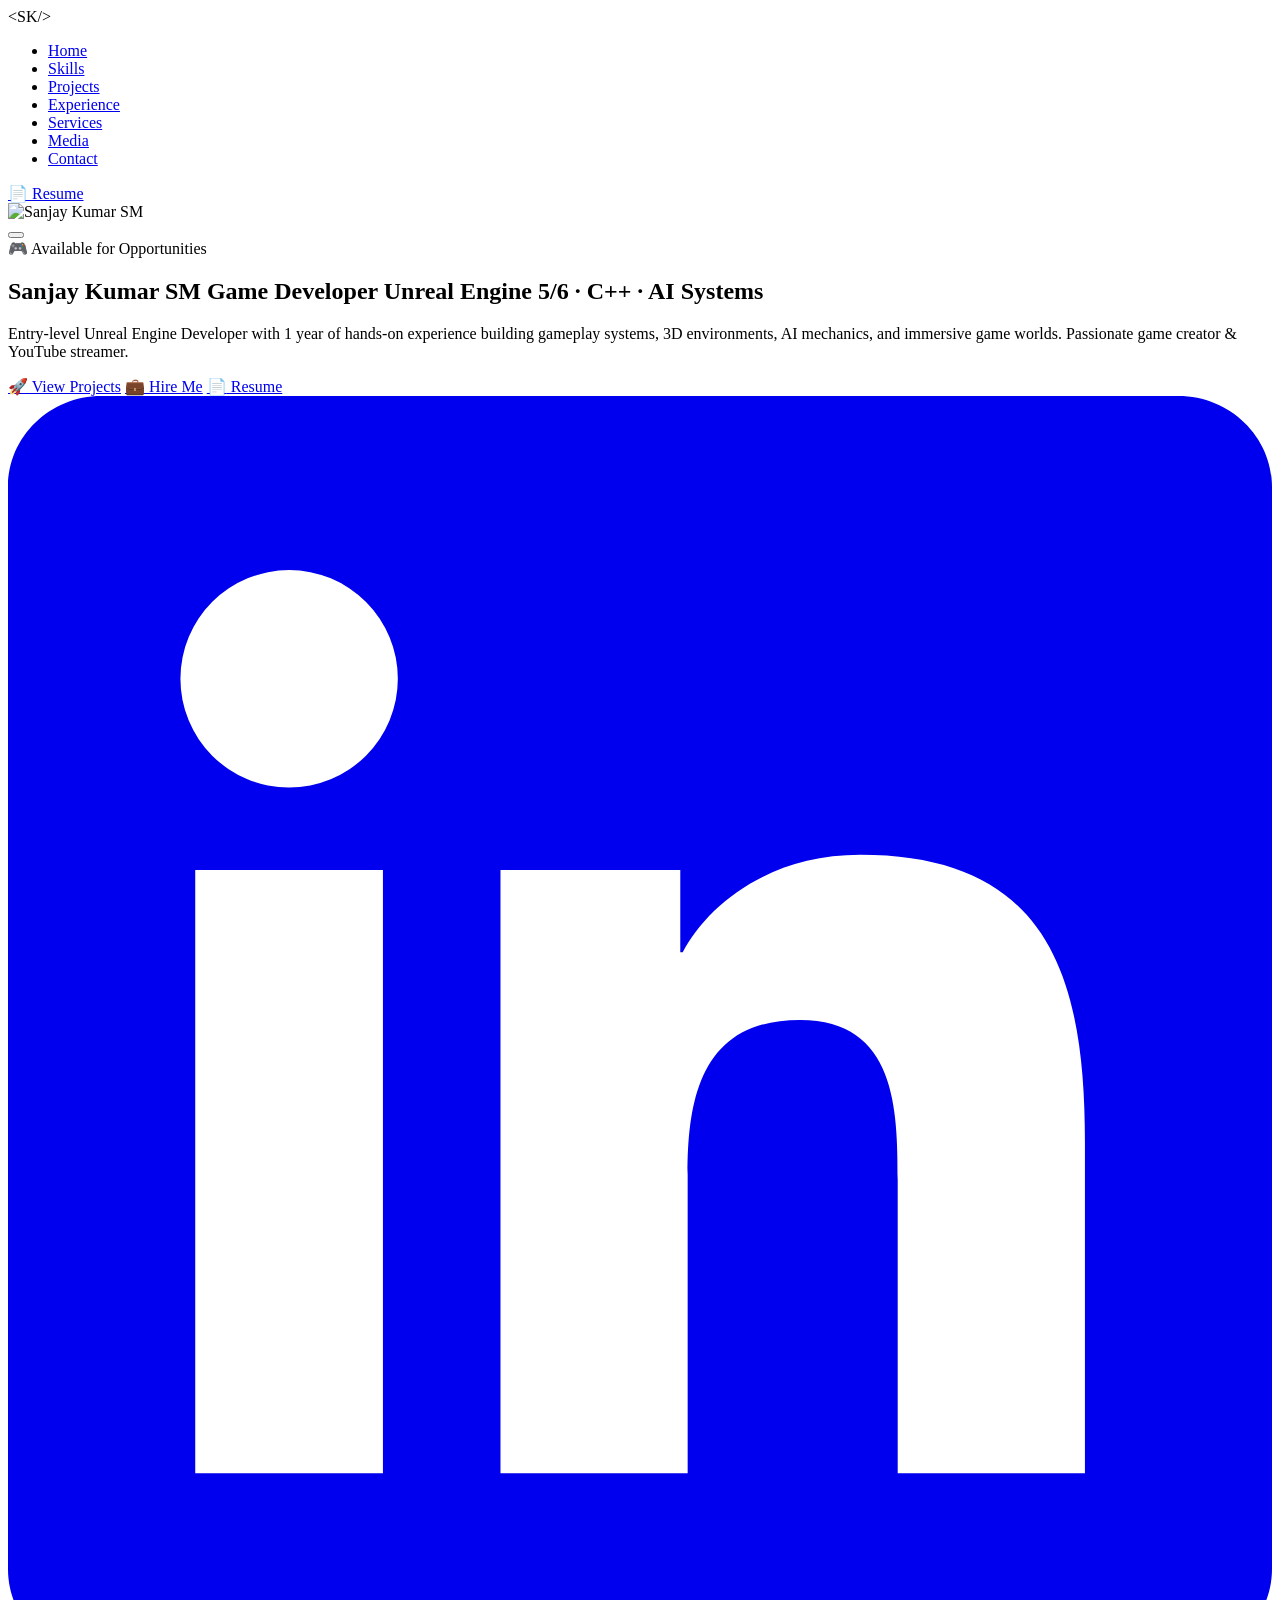
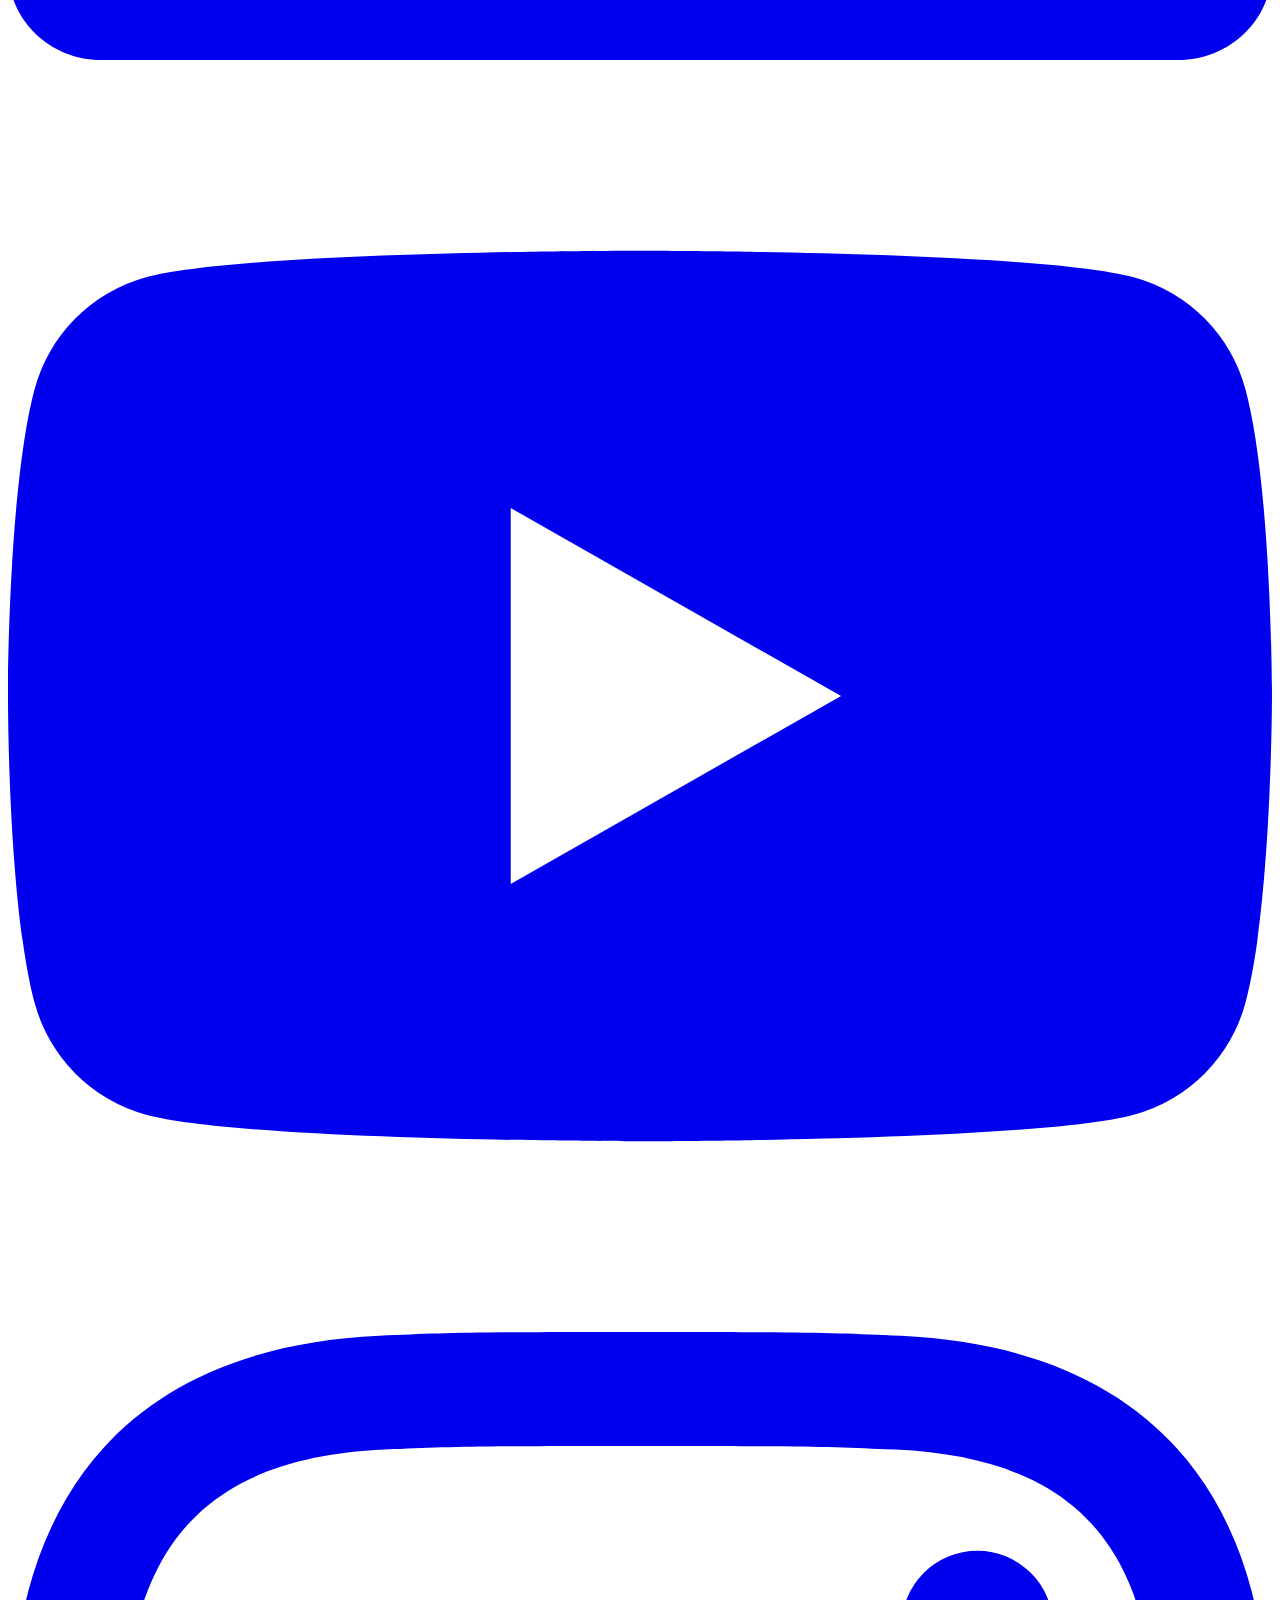
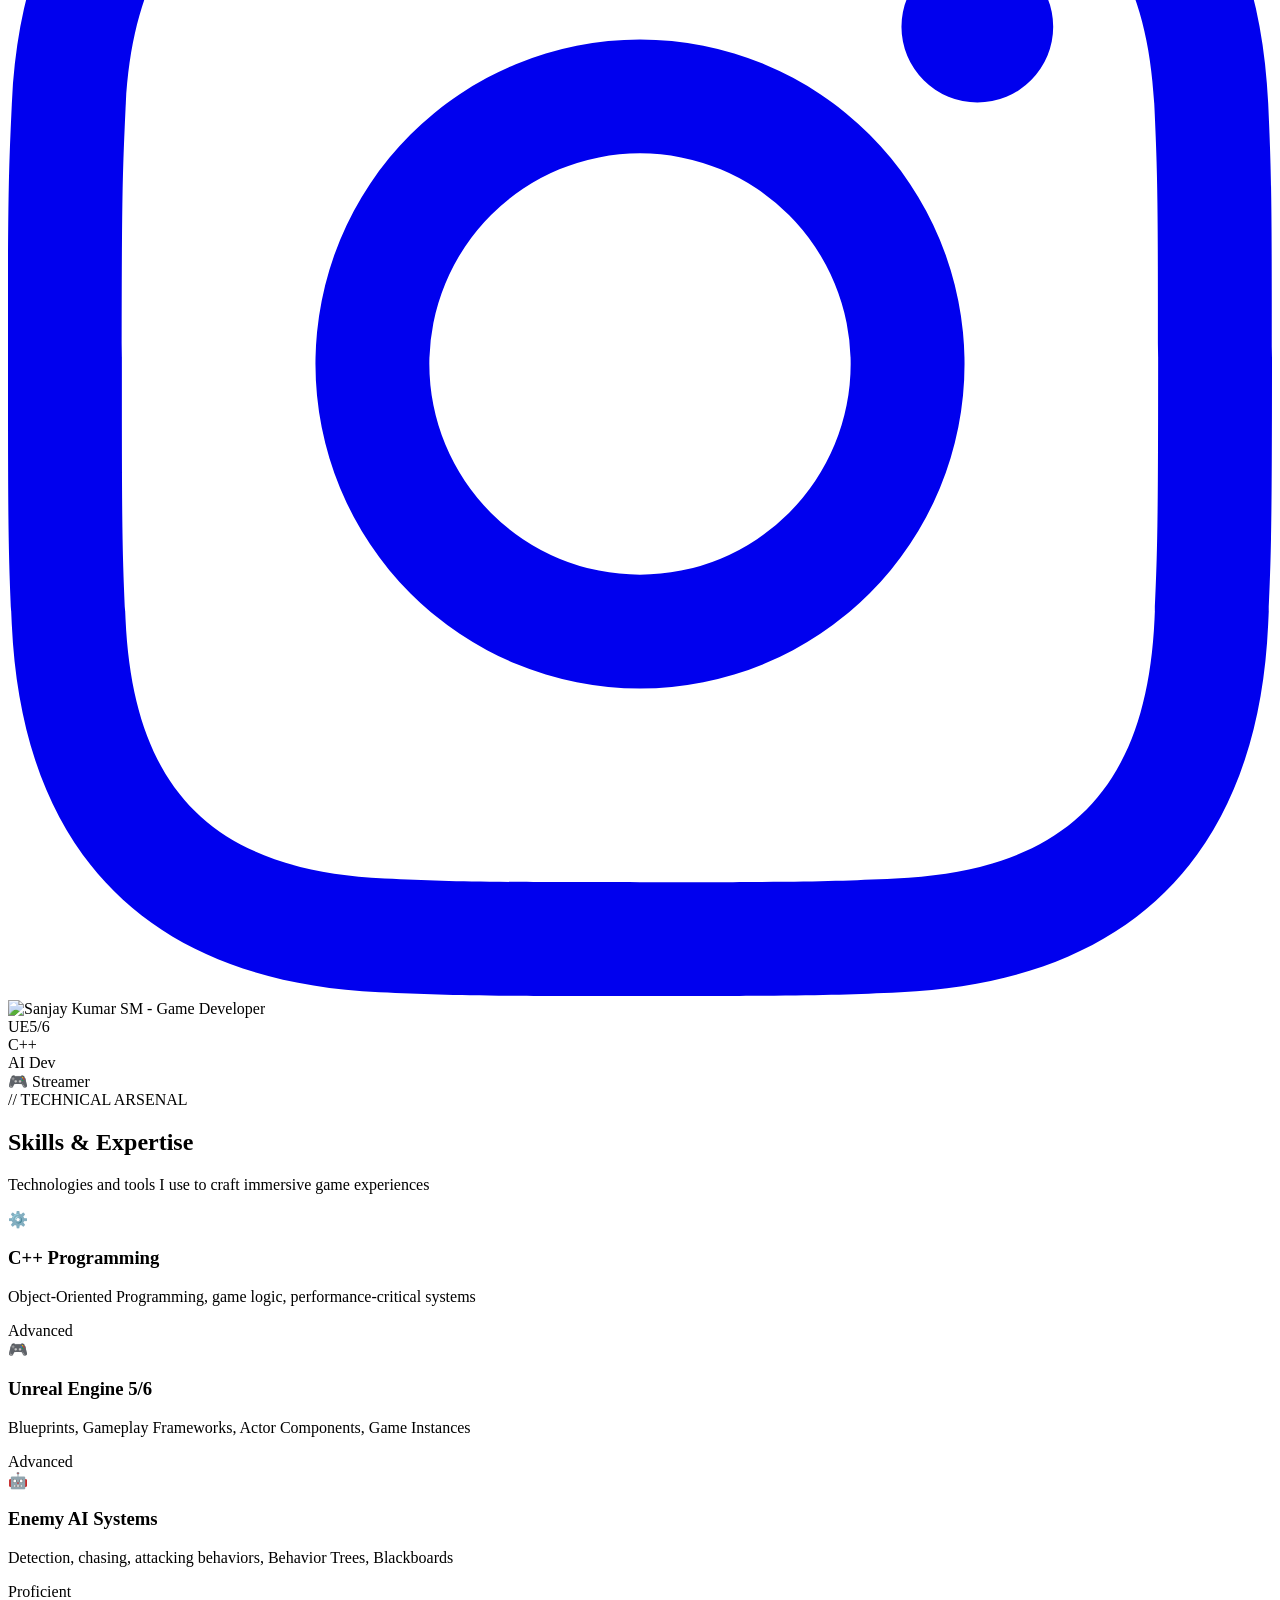
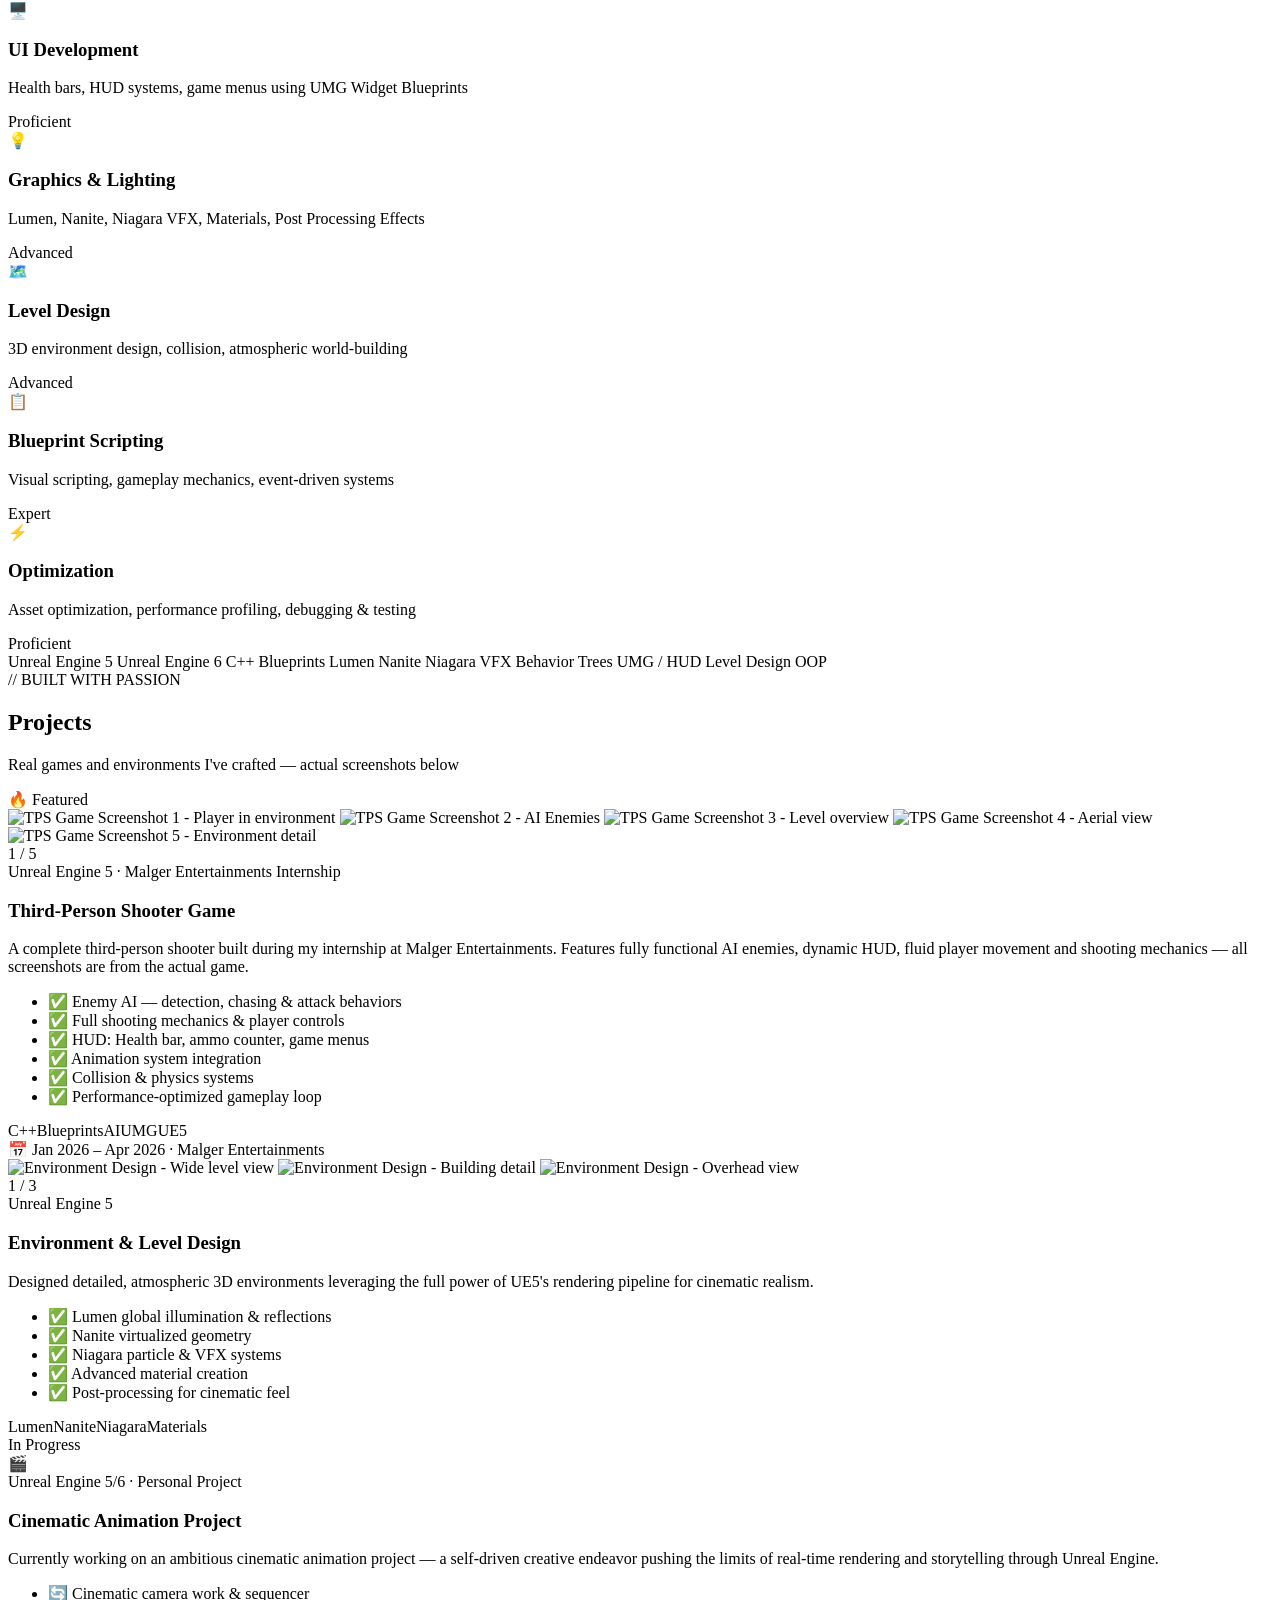
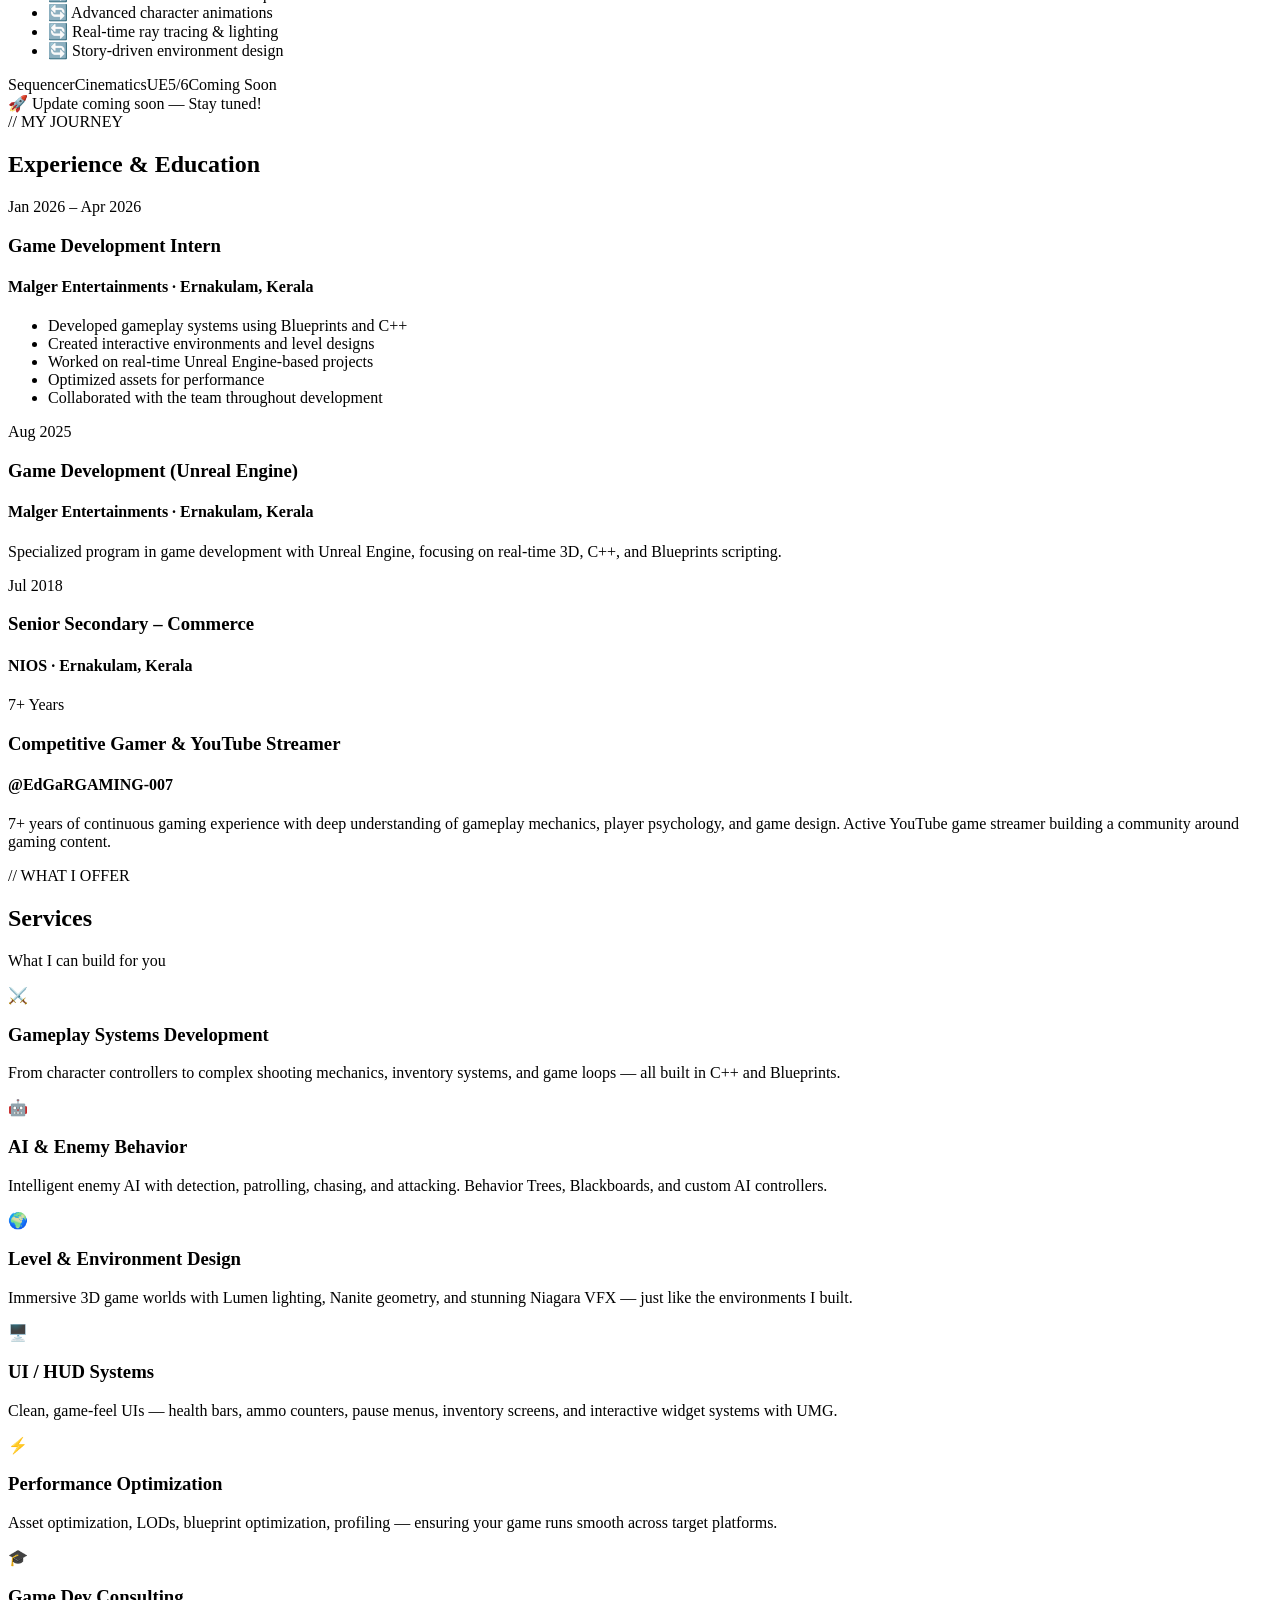
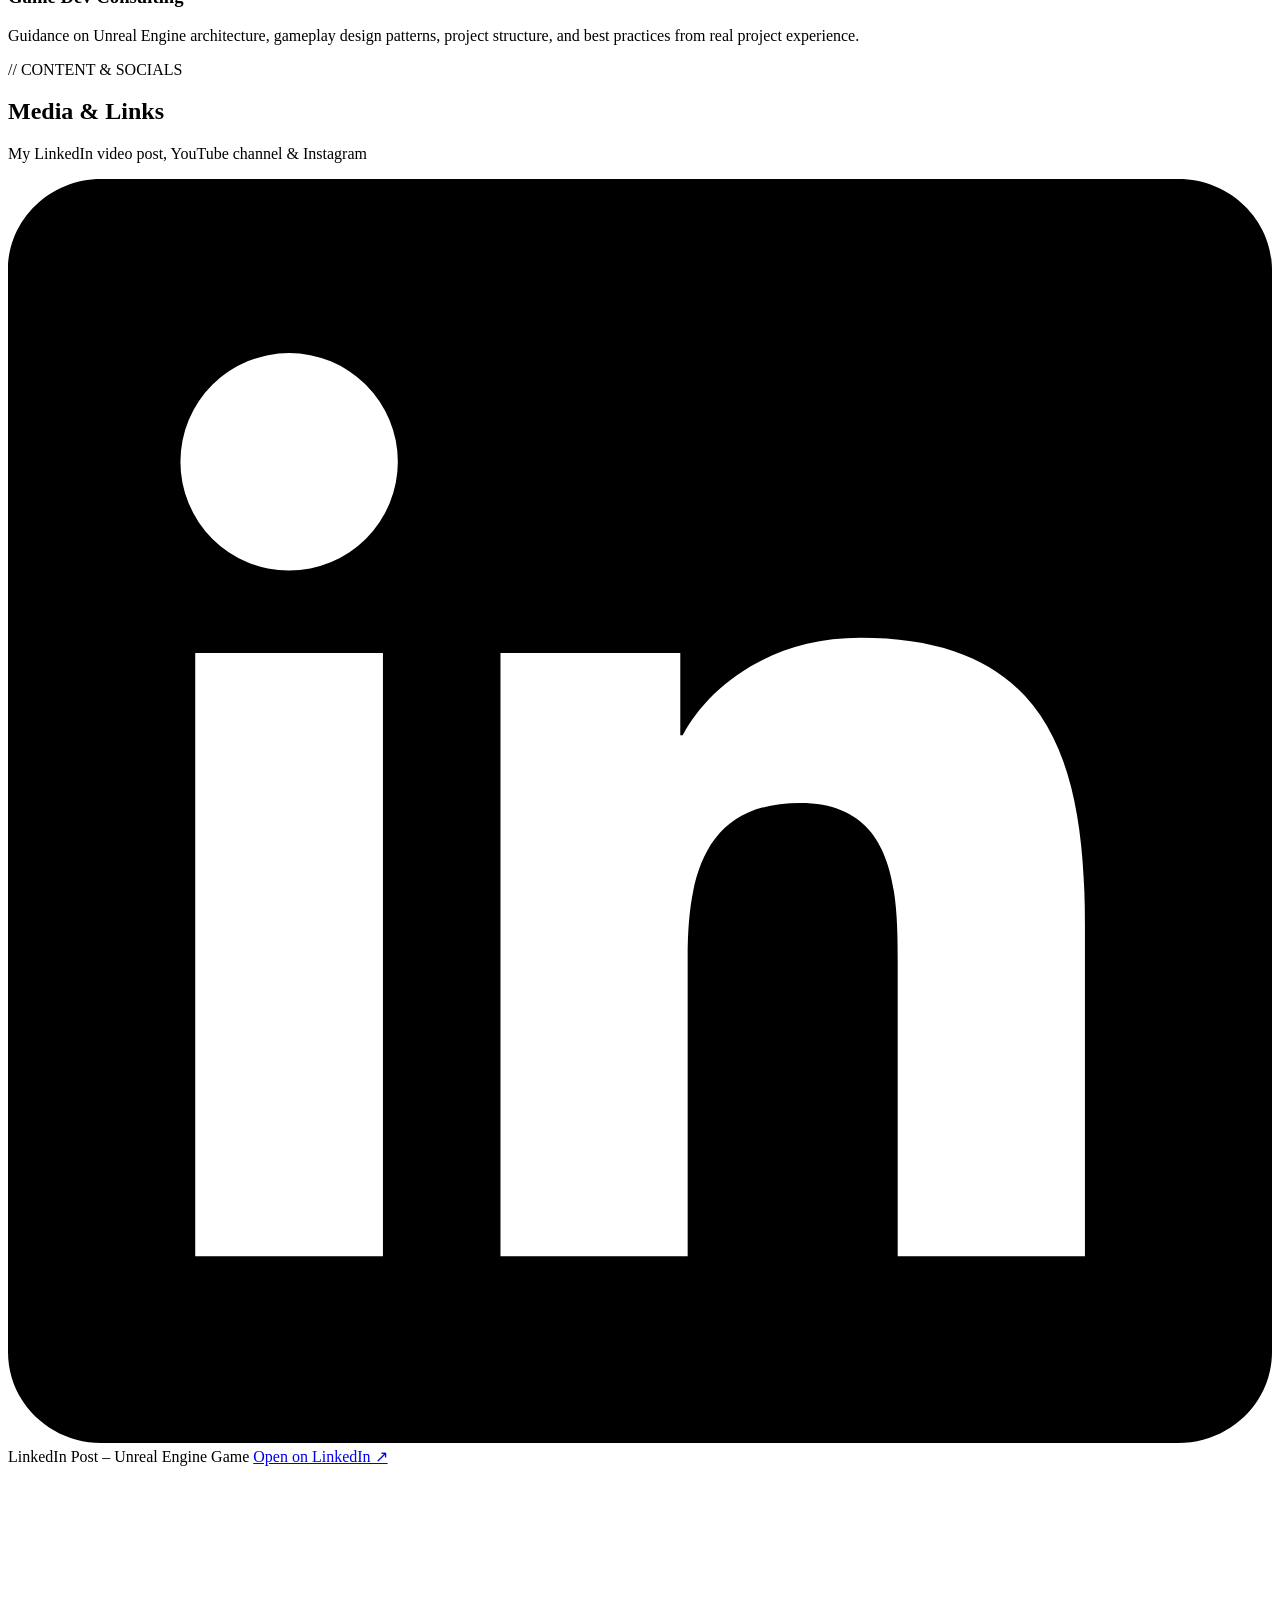
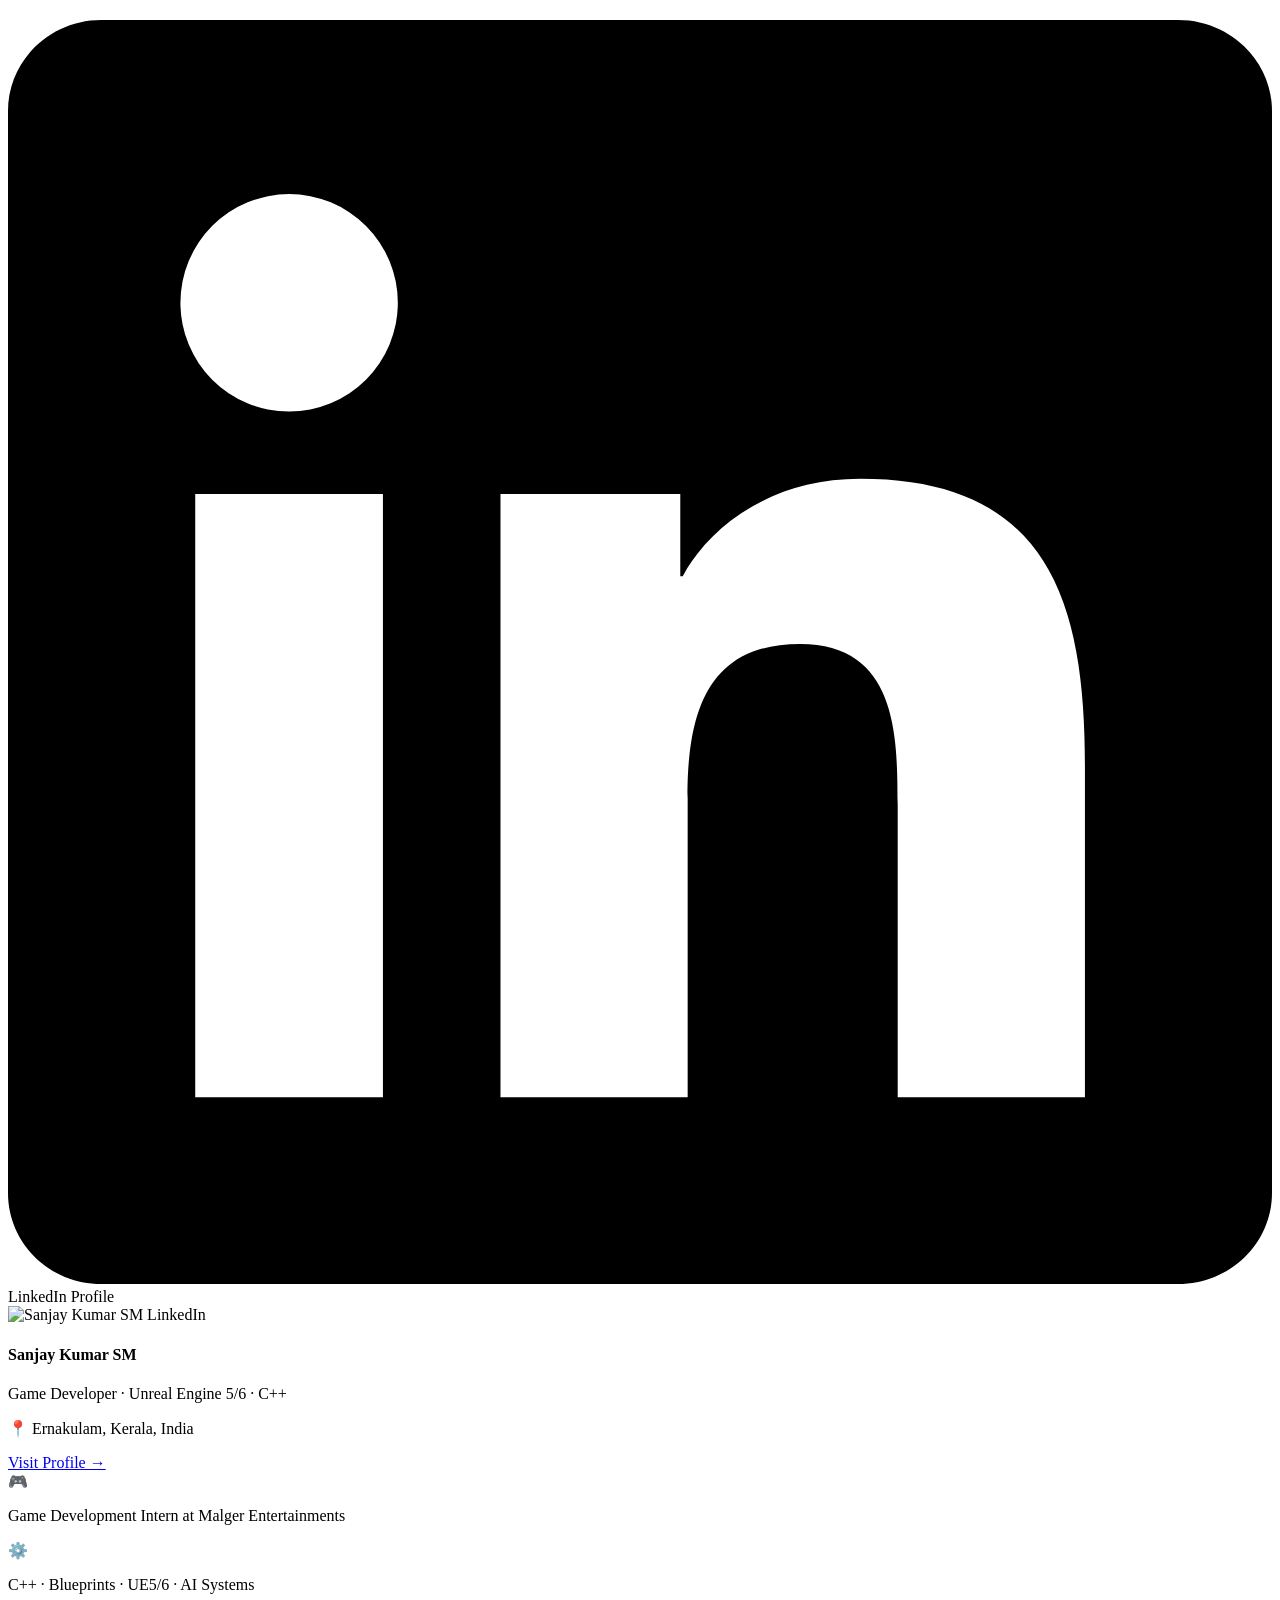
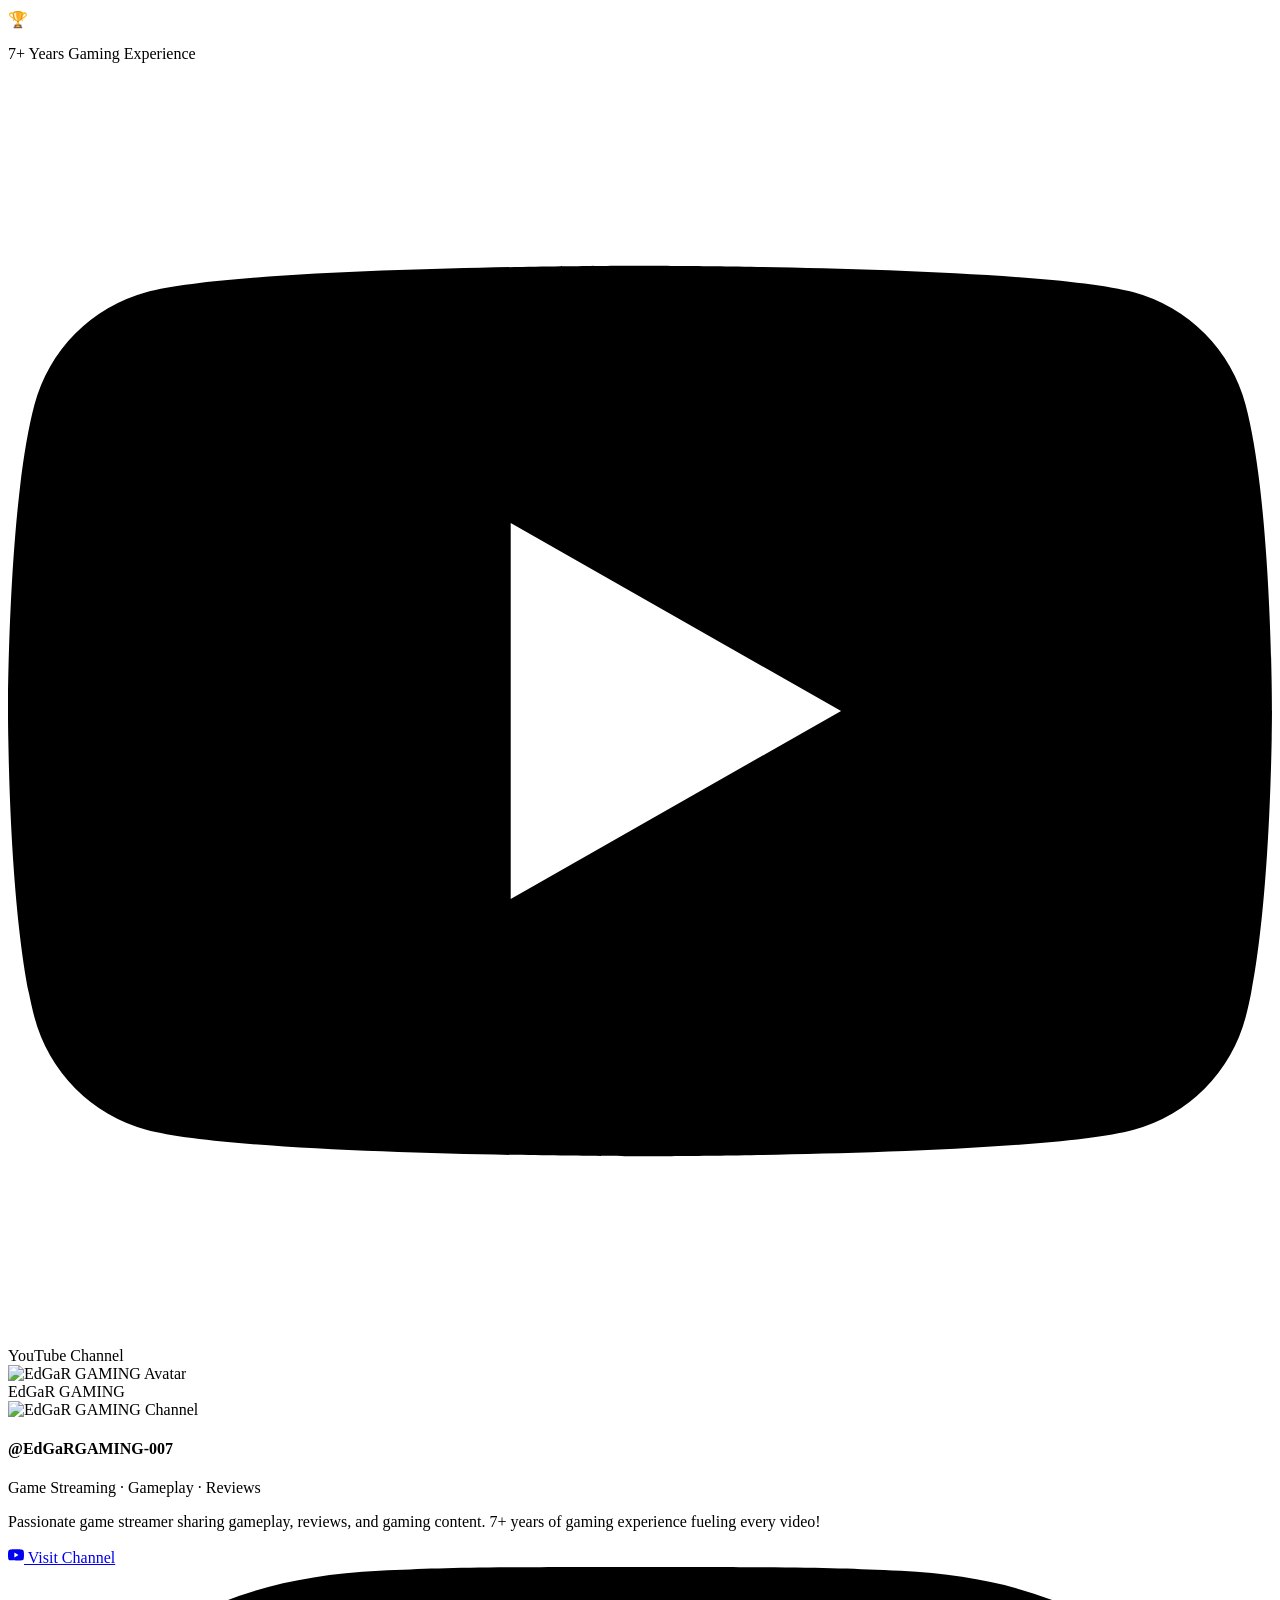
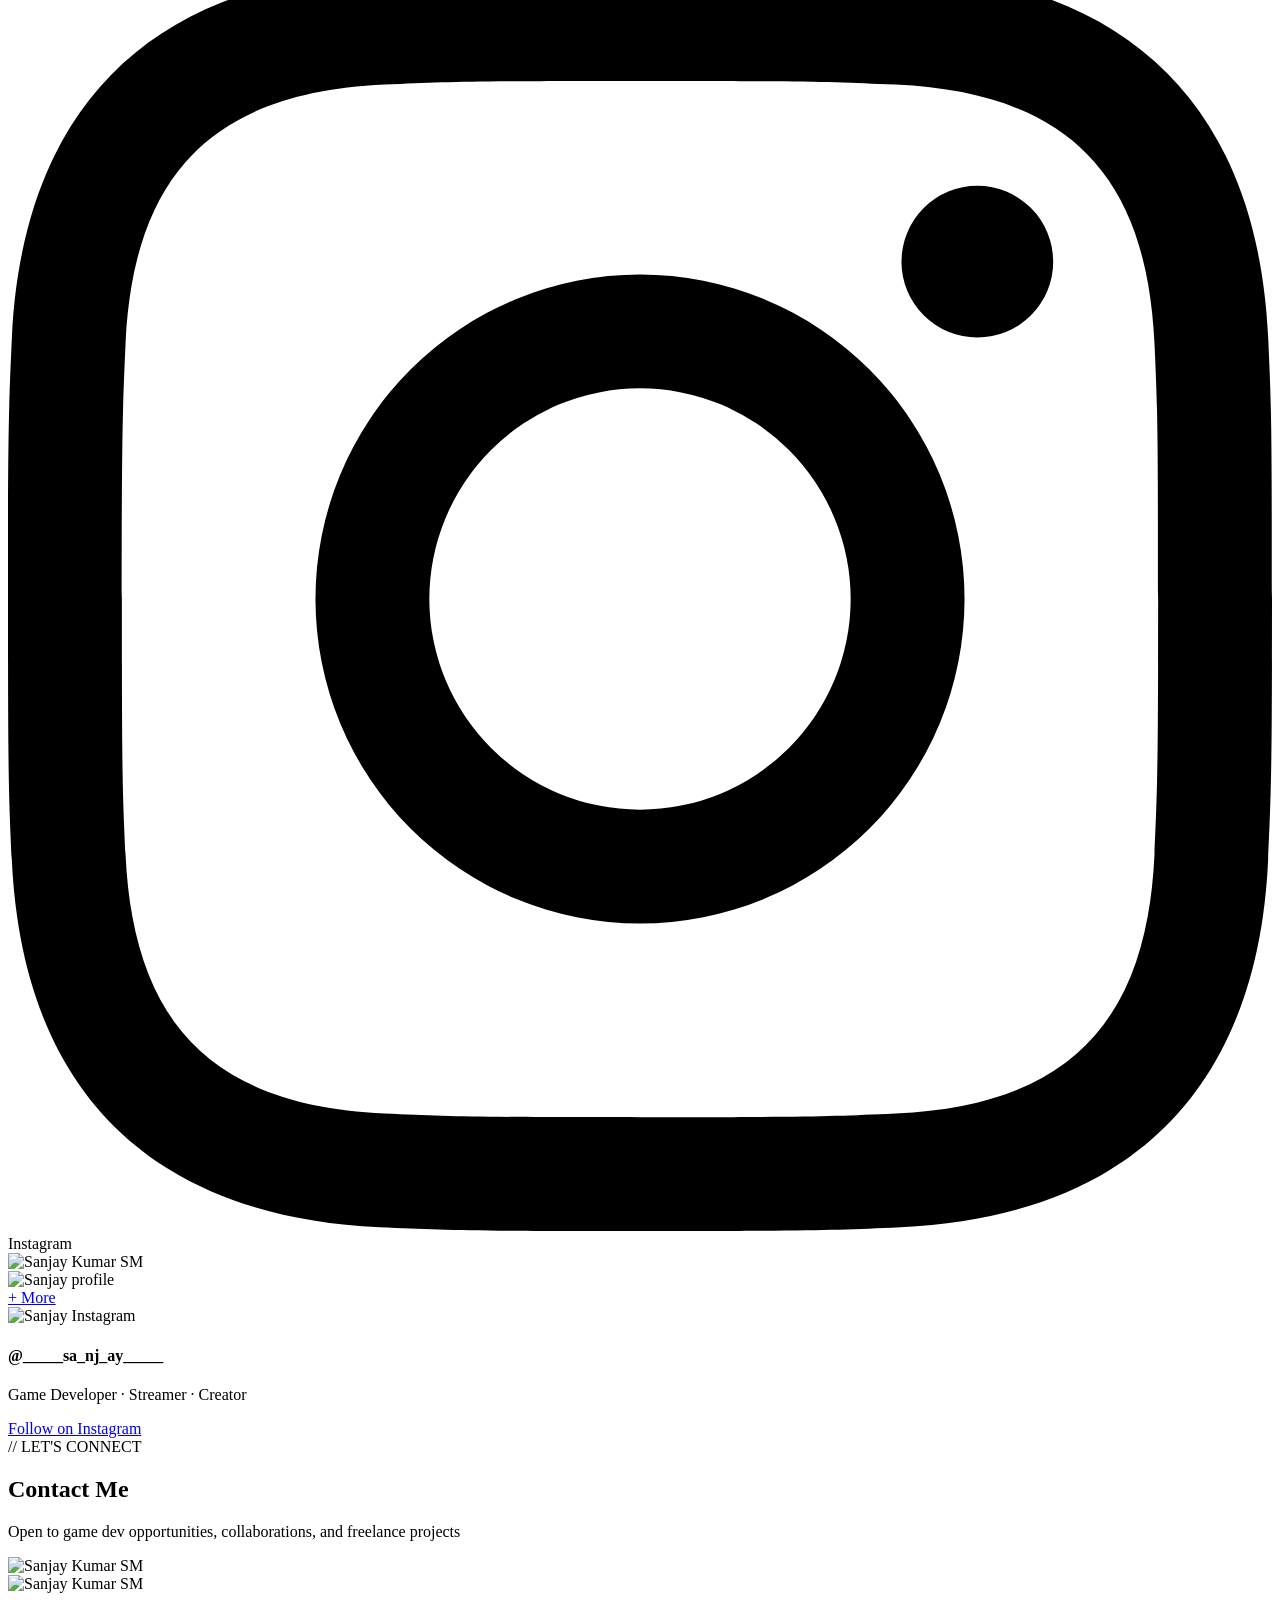
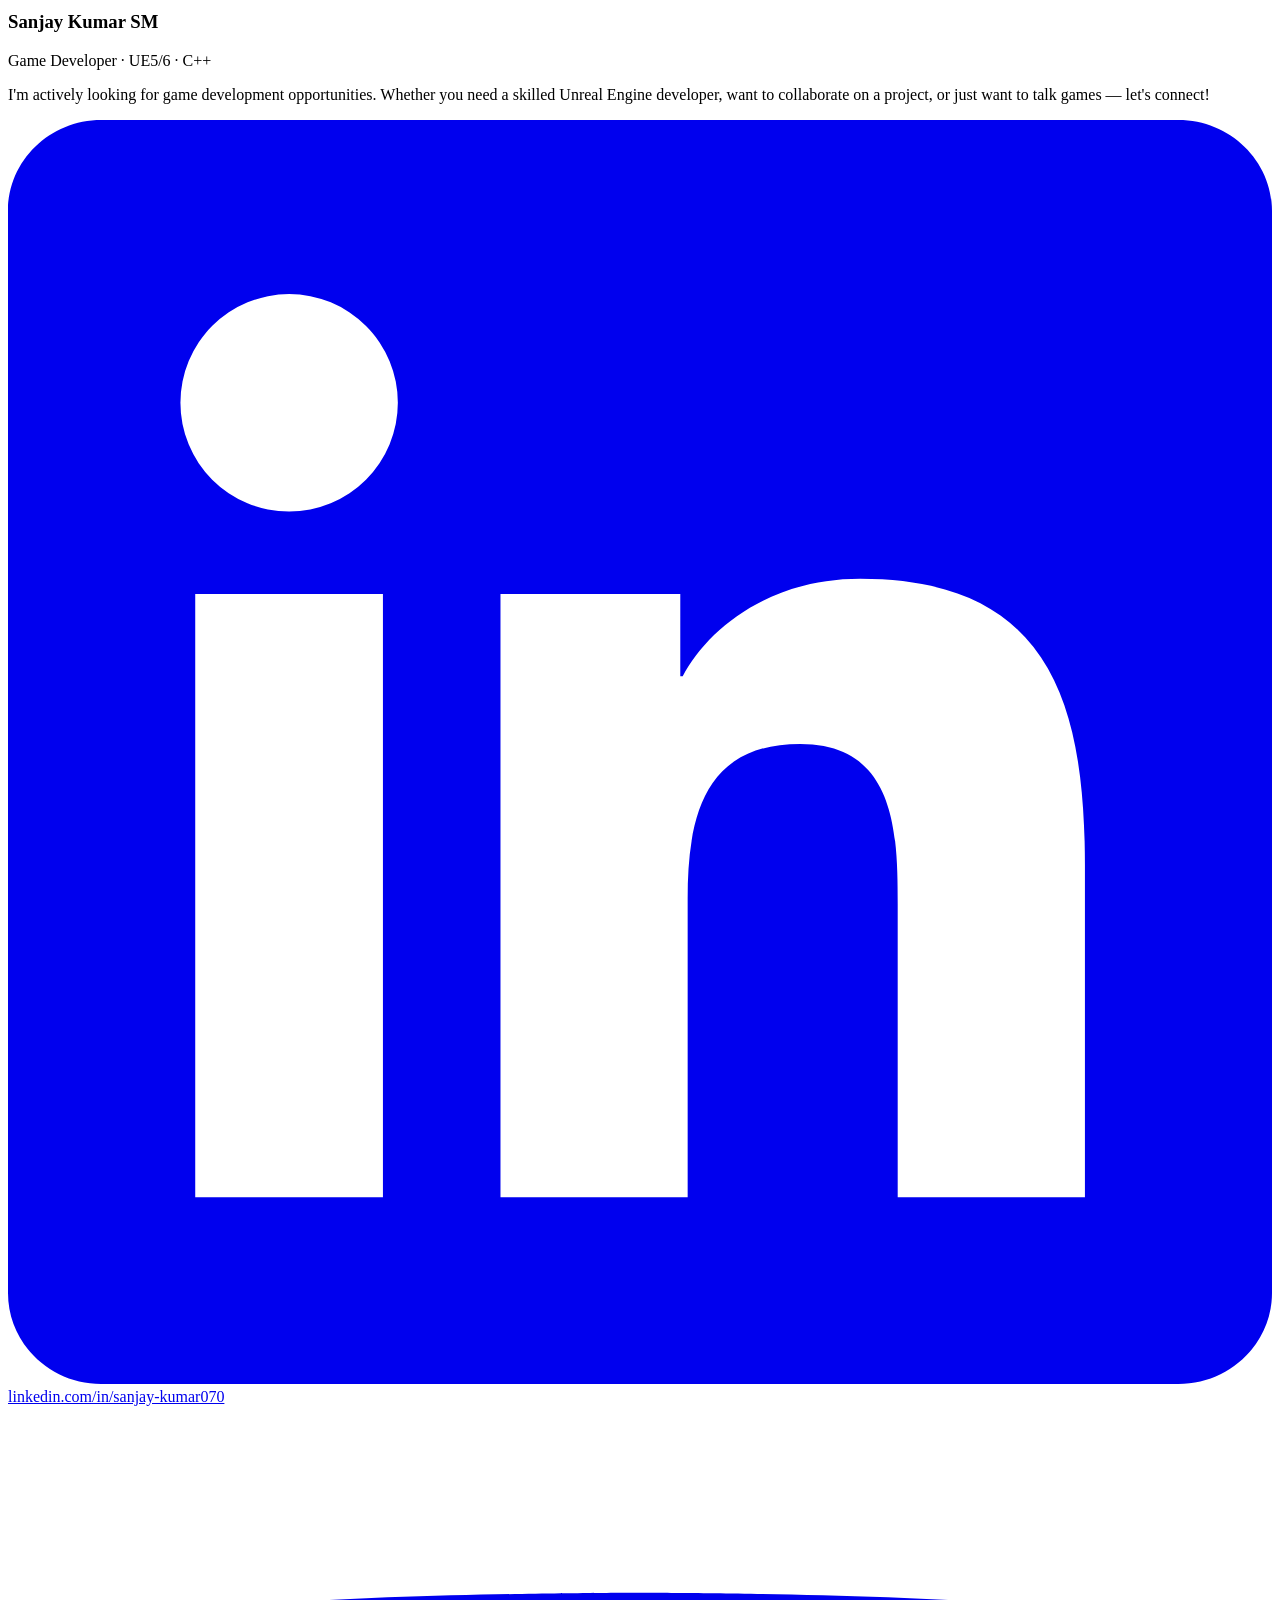
==== index.html @ ad821ab9 "Add files via upload" ====
<!DOCTYPE html>
<html lang="en">
<head>
  <meta charset="UTF-8" />
  <meta name="viewport" content="width=device-width, initial-scale=1.0" />
  <meta name="description" content="Sanjay Kumar SM - Game Developer specializing in Unreal Engine 5/6, C++, AI systems, and immersive 3D game worlds. Explore my portfolio, projects, and skills." />
  <meta property="og:title" content="Sanjay Kumar SM | Game Developer" />
  <meta property="og:description" content="Entry-level Unreal Engine Developer with expertise in C++, Blueprints, AI mechanics, and level design." />
  <title>Sanjay Kumar SM | Game Developer</title>
  <link rel="preconnect" href="https://fonts.googleapis.com" />
  <link rel="preconnect" href="https://fonts.gstatic.com" crossorigin />
  <link href="https://fonts.googleapis.com/css2?family=Orbitron:wght@400;600;700;900&family=Inter:wght@300;400;500;600;700&family=Space+Grotesk:wght@300;400;500;600;700&display=swap" rel="stylesheet" />
  <link rel="stylesheet" href="style.css" />
</head>
<body>

  <!-- ===== NAVBAR ===== -->
  <nav id="navbar">
    <div class="nav-logo">
      <span class="logo-bracket">&lt;</span>SK<span class="logo-bracket">/&gt;</span>
    </div>
    <ul class="nav-links" id="nav-links">
      <li><a href="#hero">Home</a></li>
      <li><a href="#skills">Skills</a></li>
      <li><a href="#projects">Projects</a></li>
      <li><a href="#experience">Experience</a></li>
      <li><a href="#services">Services</a></li>
      <li><a href="#media">Media</a></li>
      <li><a href="#contact">Contact</a></li>
    </ul>
    <div class="nav-right">
      <a href="file:///C:/Users/ssanj/Downloads/sanjay%20unreal%20resume.pdf.pdf" class="btn-resume" target="_blank" id="resume-btn">
        <span>📄</span> Resume
      </a>
      <div class="nav-avatar-wrap">
        <img src="images/sanjay_profile.jpg" alt="Sanjay Kumar SM" class="nav-avatar" id="nav-avatar" />
      </div>
      <button class="hamburger" id="hamburger" aria-label="Toggle menu">
        <span></span><span></span><span></span>
      </button>
    </div>
  </nav>

  <!-- ===== HERO SECTION ===== -->
  <section id="hero">
    <div class="hero-bg"></div>
    <div class="hero-particles" id="particles"></div>
    <div class="hero-overlay"></div>
    <div class="hero-content">
      <div class="hero-badge">🎮 Available for Opportunities</div>
      <h1 class="hero-title">
        <span class="hero-name">Sanjay Kumar SM</span>
        <span class="hero-role">Game Developer</span>
        <span class="hero-sub">Unreal Engine 5/6 · C++ · AI Systems</span>
      </h1>
      <p class="hero-desc">
        Entry-level Unreal Engine Developer with 1 year of hands-on experience building gameplay systems,
        3D environments, AI mechanics, and immersive game worlds. Passionate game creator &amp; YouTube streamer.
      </p>
      <div class="hero-buttons">
        <a href="#projects" class="btn-primary" id="view-projects-btn"><span>🚀</span> View Projects</a>
        <a href="#contact" class="btn-secondary" id="hire-me-btn"><span>💼</span> Hire Me</a>
        <a href="file:///C:/Users/ssanj/Downloads/sanjay%20unreal%20resume.pdf.pdf" class="btn-outline" target="_blank" id="download-resume-btn"><span>📄</span> Resume</a>
      </div>
      <div class="hero-socials">
        <a href="https://www.linkedin.com/in/sanjay-kumar070/" target="_blank" class="social-link" id="linkedin-hero" aria-label="LinkedIn">
          <svg viewBox="0 0 24 24" fill="currentColor"><path d="M20.447 20.452h-3.554v-5.569c0-1.328-.027-3.037-1.852-3.037-1.853 0-2.136 1.445-2.136 2.939v5.667H9.351V9h3.414v1.561h.046c.477-.9 1.637-1.85 3.37-1.85 3.601 0 4.267 2.37 4.267 5.455v6.286zM5.337 7.433a2.062 2.062 0 01-2.063-2.065 2.064 2.064 0 112.063 2.065zm1.782 13.019H3.555V9h3.564v11.452zM22.225 0H1.771C.792 0 0 .774 0 1.729v20.542C0 23.227.792 24 1.771 24h20.451C23.2 24 24 23.227 24 22.271V1.729C24 .774 23.2 0 22.222 0h.003z"/></svg>
        </a>
        <a href="https://www.youtube.com/@EdGaRGAMING-007" target="_blank" class="social-link" id="youtube-hero" aria-label="YouTube">
          <svg viewBox="0 0 24 24" fill="currentColor"><path d="M23.498 6.186a3.016 3.016 0 00-2.122-2.136C19.505 3.545 12 3.545 12 3.545s-7.505 0-9.377.505A3.017 3.017 0 00.502 6.186C0 8.07 0 12 0 12s0 3.93.502 5.814a3.016 3.016 0 002.122 2.136c1.871.505 9.376.505 9.376.505s7.505 0 9.377-.505a3.015 3.015 0 002.122-2.136C24 15.93 24 12 24 12s0-3.93-.502-5.814zM9.545 15.568V8.432L15.818 12l-6.273 3.568z"/></svg>
        </a>
        <a href="https://www.instagram.com/_____sa_nj_ay_____/" target="_blank" class="social-link" id="instagram-hero" aria-label="Instagram">
          <svg viewBox="0 0 24 24" fill="currentColor"><path d="M12 2.163c3.204 0 3.584.012 4.85.07 3.252.148 4.771 1.691 4.919 4.919.058 1.265.069 1.645.069 4.849 0 3.205-.012 3.584-.069 4.849-.149 3.225-1.664 4.771-4.919 4.919-1.266.058-1.644.07-4.85.07-3.204 0-3.584-.012-4.849-.07-3.26-.149-4.771-1.699-4.919-4.92-.058-1.265-.07-1.644-.07-4.849 0-3.204.013-3.583.07-4.849.149-3.227 1.664-4.771 4.919-4.919 1.266-.057 1.645-.069 4.849-.069zm0-2.163c-3.259 0-3.667.014-4.947.072-4.358.2-6.78 2.618-6.98 6.98-.059 1.281-.073 1.689-.073 4.948 0 3.259.014 3.668.072 4.948.2 4.358 2.618 6.78 6.98 6.98 1.281.058 1.689.072 4.948.072 3.259 0 3.668-.014 4.948-.072 4.354-.2 6.782-2.618 6.979-6.98.059-1.28.073-1.689.073-4.948 0-3.259-.014-3.667-.072-4.947-.196-4.354-2.617-6.78-6.979-6.98-1.281-.059-1.69-.073-4.949-.073zm0 5.838a6.162 6.162 0 100 12.324 6.162 6.162 0 000-12.324zM12 16a4 4 0 110-8 4 4 0 010 8zm6.406-11.845a1.44 1.44 0 100 2.881 1.44 1.44 0 000-2.881z"/></svg>
        </a>
      </div>
    </div>
    <!-- Hero Profile Image -->
    <div class="hero-image-wrap">
      <div class="hero-glow-ring"></div>
      <div class="hero-avatar-border">
        <img src="images/sanjay_profile.jpg" alt="Sanjay Kumar SM - Game Developer" class="hero-avatar" id="hero-avatar" />
      </div>
      <div class="hero-float-tags">
        <div class="float-tag tag-ue5">UE5/6</div>
        <div class="float-tag tag-cpp">C++</div>
        <div class="float-tag tag-ai">AI Dev</div>
        <div class="float-tag tag-yt">🎮 Streamer</div>
      </div>
    </div>
  </section>

  <!-- ===== SKILLS SECTION ===== -->
  <section id="skills">
    <div class="section-header">
      <span class="section-tag">// TECHNICAL ARSENAL</span>
      <h2>Skills &amp; Expertise</h2>
      <p>Technologies and tools I use to craft immersive game experiences</p>
    </div>
    <div class="skills-grid">
      <div class="skill-card" id="skill-cpp">
        <div class="skill-icon">⚙️</div>
        <h3>C++ Programming</h3>
        <p>Object-Oriented Programming, game logic, performance-critical systems</p>
        <div class="skill-bar"><div class="skill-fill" style="--pct:80%"></div></div>
        <span class="skill-pct">Advanced</span>
      </div>
      <div class="skill-card" id="skill-ue">
        <div class="skill-icon">🎮</div>
        <h3>Unreal Engine 5/6</h3>
        <p>Blueprints, Gameplay Frameworks, Actor Components, Game Instances</p>
        <div class="skill-bar"><div class="skill-fill" style="--pct:85%"></div></div>
        <span class="skill-pct">Advanced</span>
      </div>
      <div class="skill-card" id="skill-ai">
        <div class="skill-icon">🤖</div>
        <h3>Enemy AI Systems</h3>
        <p>Detection, chasing, attacking behaviors, Behavior Trees, Blackboards</p>
        <div class="skill-bar"><div class="skill-fill" style="--pct:75%"></div></div>
        <span class="skill-pct">Proficient</span>
      </div>
      <div class="skill-card" id="skill-ui">
        <div class="skill-icon">🖥️</div>
        <h3>UI Development</h3>
        <p>Health bars, HUD systems, game menus using UMG Widget Blueprints</p>
        <div class="skill-bar"><div class="skill-fill" style="--pct:78%"></div></div>
        <span class="skill-pct">Proficient</span>
      </div>
      <div class="skill-card" id="skill-lumen">
        <div class="skill-icon">💡</div>
        <h3>Graphics &amp; Lighting</h3>
        <p>Lumen, Nanite, Niagara VFX, Materials, Post Processing Effects</p>
        <div class="skill-bar"><div class="skill-fill" style="--pct:82%"></div></div>
        <span class="skill-pct">Advanced</span>
      </div>
      <div class="skill-card" id="skill-level">
        <div class="skill-icon">🗺️</div>
        <h3>Level Design</h3>
        <p>3D environment design, collision, atmospheric world-building</p>
        <div class="skill-bar"><div class="skill-fill" style="--pct:80%"></div></div>
        <span class="skill-pct">Advanced</span>
      </div>
      <div class="skill-card" id="skill-blueprint">
        <div class="skill-icon">📋</div>
        <h3>Blueprint Scripting</h3>
        <p>Visual scripting, gameplay mechanics, event-driven systems</p>
        <div class="skill-bar"><div class="skill-fill" style="--pct:88%"></div></div>
        <span class="skill-pct">Expert</span>
      </div>
      <div class="skill-card" id="skill-opt">
        <div class="skill-icon">⚡</div>
        <h3>Optimization</h3>
        <p>Asset optimization, performance profiling, debugging &amp; testing</p>
        <div class="skill-bar"><div class="skill-fill" style="--pct:72%"></div></div>
        <span class="skill-pct">Proficient</span>
      </div>
    </div>
    <div class="tools-row">
      <span class="tool-badge">Unreal Engine 5</span>
      <span class="tool-badge">Unreal Engine 6</span>
      <span class="tool-badge">C++</span>
      <span class="tool-badge">Blueprints</span>
      <span class="tool-badge">Lumen</span>
      <span class="tool-badge">Nanite</span>
      <span class="tool-badge">Niagara VFX</span>
      <span class="tool-badge">Behavior Trees</span>
      <span class="tool-badge">UMG / HUD</span>
      <span class="tool-badge">Level Design</span>
      <span class="tool-badge">OOP</span>
    </div>
  </section>

  <!-- ===== PROJECTS SECTION ===== -->
  <section id="projects">
    <div class="section-header">
      <span class="section-tag">// BUILT WITH PASSION</span>
      <h2>Projects</h2>
      <p>Real games and environments I've crafted — actual screenshots below</p>
    </div>
    <div class="projects-grid">

      <!-- Project 1: Third-Person Shooter — with REAL game screenshots slideshow -->
      <div class="project-card featured" id="proj-tps">
        <div class="project-badge">🔥 Featured</div>
        <div class="project-img-wrap screenshot-gallery" id="gallery-tps">
          <img src="images/game1.jpg" class="screenshot-slide active" alt="TPS Game Screenshot 1 - Player in environment" />
          <img src="images/game2.jpg" class="screenshot-slide" alt="TPS Game Screenshot 2 - AI Enemies" />
          <img src="images/game3.jpg" class="screenshot-slide" alt="TPS Game Screenshot 3 - Level overview" />
          <img src="images/game4.jpg" class="screenshot-slide" alt="TPS Game Screenshot 4 - Aerial view" />
          <img src="images/game5.jpg" class="screenshot-slide" alt="TPS Game Screenshot 5 - Environment detail" />
          <div class="slide-dots">
            <div class="slide-dot active" data-idx="0"></div>
            <div class="slide-dot" data-idx="1"></div>
            <div class="slide-dot" data-idx="2"></div>
            <div class="slide-dot" data-idx="3"></div>
            <div class="slide-dot" data-idx="4"></div>
          </div>
          <div class="slide-counter">1 / 5</div>
        </div>
        <div class="project-content">
          <span class="project-engine">Unreal Engine 5 · Malger Entertainments Internship</span>
          <h3>Third-Person Shooter Game</h3>
          <p>A complete third-person shooter built during my internship at Malger Entertainments. Features fully functional AI enemies, dynamic HUD, fluid player movement and shooting mechanics — all screenshots are from the actual game.</p>
          <ul class="project-features">
            <li>✅ Enemy AI — detection, chasing &amp; attack behaviors</li>
            <li>✅ Full shooting mechanics &amp; player controls</li>
            <li>✅ HUD: Health bar, ammo counter, game menus</li>
            <li>✅ Animation system integration</li>
            <li>✅ Collision &amp; physics systems</li>
            <li>✅ Performance-optimized gameplay loop</li>
          </ul>
          <div class="project-tags">
            <span>C++</span><span>Blueprints</span><span>AI</span><span>UMG</span><span>UE5</span>
          </div>
          <div class="project-period">📅 Jan 2026 – Apr 2026 · Malger Entertainments</div>
        </div>
      </div>

      <!-- Project 2: Environment Design — real screenshots -->
      <div class="project-card" id="proj-env">
        <div class="project-img-wrap screenshot-gallery" id="gallery-env">
          <img src="images/game3.jpg" class="screenshot-slide active" alt="Environment Design - Wide level view" />
          <img src="images/game5.jpg" class="screenshot-slide" alt="Environment Design - Building detail" />
          <img src="images/game4.jpg" class="screenshot-slide" alt="Environment Design - Overhead view" />
          <div class="slide-dots">
            <div class="slide-dot active" data-idx="0"></div>
            <div class="slide-dot" data-idx="1"></div>
            <div class="slide-dot" data-idx="2"></div>
          </div>
          <div class="slide-counter">1 / 3</div>
        </div>
        <div class="project-content">
          <span class="project-engine">Unreal Engine 5</span>
          <h3>Environment &amp; Level Design</h3>
          <p>Designed detailed, atmospheric 3D environments leveraging the full power of UE5's rendering pipeline for cinematic realism.</p>
          <ul class="project-features">
            <li>✅ Lumen global illumination &amp; reflections</li>
            <li>✅ Nanite virtualized geometry</li>
            <li>✅ Niagara particle &amp; VFX systems</li>
            <li>✅ Advanced material creation</li>
            <li>✅ Post-processing for cinematic feel</li>
          </ul>
          <div class="project-tags">
            <span>Lumen</span><span>Nanite</span><span>Niagara</span><span>Materials</span>
          </div>
        </div>
      </div>

      <!-- Future Project: Cinematic Animation -->
      <div class="project-card future-card" id="proj-future">
        <div class="future-badge"><span class="pulse-dot"></span> In Progress</div>
        <div class="project-img-wrap">
          <div class="project-img-placeholder future-bg">
            <div class="future-icon">🎬</div>
          </div>
        </div>
        <div class="project-content">
          <span class="project-engine">Unreal Engine 5/6 · Personal Project</span>
          <h3>Cinematic Animation Project</h3>
          <p>Currently working on an ambitious cinematic animation project — a self-driven creative endeavor pushing the limits of real-time rendering and storytelling through Unreal Engine.</p>
          <ul class="project-features">
            <li>🔄 Cinematic camera work &amp; sequencer</li>
            <li>🔄 Advanced character animations</li>
            <li>🔄 Real-time ray tracing &amp; lighting</li>
            <li>🔄 Story-driven environment design</li>
          </ul>
          <div class="project-tags future-tags">
            <span>Sequencer</span><span>Cinematics</span><span>UE5/6</span><span>Coming Soon</span>
          </div>
          <div class="future-note">🚀 Update coming soon — Stay tuned!</div>
        </div>
      </div>

    </div>
  </section>

  <!-- ===== EXPERIENCE SECTION ===== -->
  <section id="experience">
    <div class="section-header">
      <span class="section-tag">// MY JOURNEY</span>
      <h2>Experience &amp; Education</h2>
    </div>
    <div class="timeline">

      <div class="timeline-item" id="exp-malger-intern">
        <div class="timeline-dot"></div>
        <div class="timeline-content">
          <div class="timeline-period">Jan 2026 – Apr 2026</div>
          <h3>Game Development Intern</h3>
          <h4>Malger Entertainments · Ernakulam, Kerala</h4>
          <ul>
            <li>Developed gameplay systems using Blueprints and C++</li>
            <li>Created interactive environments and level designs</li>
            <li>Worked on real-time Unreal Engine-based projects</li>
            <li>Optimized assets for performance</li>
            <li>Collaborated with the team throughout development</li>
          </ul>
        </div>
      </div>

      <div class="timeline-item" id="exp-malger-edu">
        <div class="timeline-dot edu"></div>
        <div class="timeline-content">
          <div class="timeline-period">Aug 2025</div>
          <h3>Game Development (Unreal Engine)</h3>
          <h4>Malger Entertainments · Ernakulam, Kerala</h4>
          <p>Specialized program in game development with Unreal Engine, focusing on real-time 3D, C++, and Blueprints scripting.</p>
        </div>
      </div>

      <div class="timeline-item" id="exp-nios">
        <div class="timeline-dot edu"></div>
        <div class="timeline-content">
          <div class="timeline-period">Jul 2018</div>
          <h3>Senior Secondary – Commerce</h3>
          <h4>NIOS · Ernakulam, Kerala</h4>
        </div>
      </div>

      <div class="timeline-item" id="exp-gaming">
        <div class="timeline-dot game"></div>
        <div class="timeline-content">
          <div class="timeline-period">7+ Years</div>
          <h3>Competitive Gamer &amp; YouTube Streamer</h3>
          <h4>@EdGaRGAMING-007</h4>
          <p>7+ years of continuous gaming experience with deep understanding of gameplay mechanics, player psychology, and game design. Active YouTube game streamer building a community around gaming content.</p>
        </div>
      </div>

    </div>
  </section>

  <!-- ===== SERVICES SECTION ===== -->
  <section id="services">
    <div class="section-header">
      <span class="section-tag">// WHAT I OFFER</span>
      <h2>Services</h2>
      <p>What I can build for you</p>
    </div>
    <div class="services-grid">
      <div class="service-card" id="srv-gameplay">
        <div class="service-icon">⚔️</div>
        <h3>Gameplay Systems Development</h3>
        <p>From character controllers to complex shooting mechanics, inventory systems, and game loops — all built in C++ and Blueprints.</p>
      </div>
      <div class="service-card" id="srv-ai">
        <div class="service-icon">🤖</div>
        <h3>AI &amp; Enemy Behavior</h3>
        <p>Intelligent enemy AI with detection, patrolling, chasing, and attacking. Behavior Trees, Blackboards, and custom AI controllers.</p>
      </div>
      <div class="service-card" id="srv-level">
        <div class="service-icon">🌍</div>
        <h3>Level &amp; Environment Design</h3>
        <p>Immersive 3D game worlds with Lumen lighting, Nanite geometry, and stunning Niagara VFX — just like the environments I built.</p>
      </div>
      <div class="service-card" id="srv-ui">
        <div class="service-icon">🖥️</div>
        <h3>UI / HUD Systems</h3>
        <p>Clean, game-feel UIs — health bars, ammo counters, pause menus, inventory screens, and interactive widget systems with UMG.</p>
      </div>
      <div class="service-card" id="srv-opt">
        <div class="service-icon">⚡</div>
        <h3>Performance Optimization</h3>
        <p>Asset optimization, LODs, blueprint optimization, profiling — ensuring your game runs smooth across target platforms.</p>
      </div>
      <div class="service-card" id="srv-consult">
        <div class="service-icon">🎓</div>
        <h3>Game Dev Consulting</h3>
        <p>Guidance on Unreal Engine architecture, gameplay design patterns, project structure, and best practices from real project experience.</p>
      </div>
    </div>
  </section>

  <!-- ===== MEDIA SECTION ===== -->
  <section id="media">
    <div class="section-header">
      <span class="section-tag">// CONTENT & SOCIALS</span>
      <h2>Media &amp; Links</h2>
      <p>My LinkedIn video post, YouTube channel &amp; Instagram</p>
    </div>
    <div class="media-grid-full">

      <!-- ===== LINKEDIN VIDEO POST EMBED ===== -->
      <div class="media-card linkedin-video-card" id="media-li-video">
        <div class="media-card-header">
          <svg class="media-logo linkedin-logo" viewBox="0 0 24 24" fill="currentColor"><path d="M20.447 20.452h-3.554v-5.569c0-1.328-.027-3.037-1.852-3.037-1.853 0-2.136 1.445-2.136 2.939v5.667H9.351V9h3.414v1.561h.046c.477-.9 1.637-1.85 3.37-1.85 3.601 0 4.267 2.37 4.267 5.455v6.286zM5.337 7.433a2.062 2.062 0 01-2.063-2.065 2.064 2.064 0 112.063 2.065zm1.782 13.019H3.555V9h3.564v11.452zM22.225 0H1.771C.792 0 0 .774 0 1.729v20.542C0 23.227.792 24 1.771 24h20.451C23.2 24 24 23.227 24 22.271V1.729C24 .774 23.2 0 22.222 0h.003z"/></svg>
          <span>LinkedIn Post – Unreal Engine Game</span>
          <a href="https://www.linkedin.com/posts/sanjay-kumar070_unreal-game-ugcPost-7450823704936321024-06Qf/" target="_blank" class="li-open-btn" id="li-open-post">Open on LinkedIn ↗</a>
        </div>
        <div class="linkedin-video-wrap">
          <iframe
            id="linkedin-video-iframe"
            src="https://www.linkedin.com/embed/feed/update/urn:li:ugcPost:7450823704936321024"
            allowfullscreen
            title="Sanjay Kumar SM – Unreal Engine Game Post on LinkedIn"
            frameborder="0"
            scrolling="no"
            allow="autoplay; clipboard-write; encrypted-media; fullscreen; picture-in-picture"
          ></iframe>
        </div>
      </div>

      <!-- Bottom row: LinkedIn Profile + YouTube + Instagram -->
      <div class="media-grid-row">

        <!-- LinkedIn Profile -->
        <div class="media-card linkedin-card" id="media-linkedin">
          <div class="media-card-header">
            <svg class="media-logo linkedin-logo" viewBox="0 0 24 24" fill="currentColor"><path d="M20.447 20.452h-3.554v-5.569c0-1.328-.027-3.037-1.852-3.037-1.853 0-2.136 1.445-2.136 2.939v5.667H9.351V9h3.414v1.561h.046c.477-.9 1.637-1.85 3.37-1.85 3.601 0 4.267 2.37 4.267 5.455v6.286zM5.337 7.433a2.062 2.062 0 01-2.063-2.065 2.064 2.064 0 112.063 2.065zm1.782 13.019H3.555V9h3.564v11.452zM22.225 0H1.771C.792 0 0 .774 0 1.729v20.542C0 23.227.792 24 1.771 24h20.451C23.2 24 24 23.227 24 22.271V1.729C24 .774 23.2 0 22.222 0h.003z"/></svg>
            <span>LinkedIn Profile</span>
          </div>
          <div class="linkedin-profile-box">
            <div class="li-avatar">
              <img src="images/sanjay_profile.jpg" alt="Sanjay Kumar SM LinkedIn" />
            </div>
            <div class="li-info">
              <h4>Sanjay Kumar SM</h4>
              <p>Game Developer · Unreal Engine 5/6 · C++</p>
              <p class="li-location">📍 Ernakulam, Kerala, India</p>
            </div>
            <a href="https://www.linkedin.com/in/sanjay-kumar070/" target="_blank" class="btn-linkedin" id="linkedin-visit-btn">Visit Profile →</a>
          </div>
          <div class="li-highlights">
            <div class="li-highlight-item"><span>🎮</span><p>Game Development Intern at Malger Entertainments</p></div>
            <div class="li-highlight-item"><span>⚙️</span><p>C++ · Blueprints · UE5/6 · AI Systems</p></div>
            <div class="li-highlight-item"><span>🏆</span><p>7+ Years Gaming Experience</p></div>
          </div>
        </div>

        <!-- YouTube -->
        <div class="media-card youtube-card" id="media-youtube">
          <div class="media-card-header">
            <svg class="media-logo youtube-logo" viewBox="0 0 24 24" fill="currentColor"><path d="M23.498 6.186a3.016 3.016 0 00-2.122-2.136C19.505 3.545 12 3.545 12 3.545s-7.505 0-9.377.505A3.017 3.017 0 00.502 6.186C0 8.07 0 12 0 12s0 3.93.502 5.814a3.016 3.016 0 002.122 2.136c1.871.505 9.376.505 9.376.505s7.505 0 9.377-.505a3.015 3.015 0 002.122-2.136C24 15.93 24 12 24 12s0-3.93-.502-5.814zM9.545 15.568V8.432L15.818 12l-6.273 3.568z"/></svg>
            <span>YouTube Channel</span>
          </div>
          <div class="yt-channel-info">
            <div class="yt-channel-banner">
              <div class="yt-banner-avatar">
                <img src="images/gaming_avatar.jpg" alt="EdGaR GAMING Avatar" />
              </div>
              <div class="yt-banner-text">EdGaR GAMING</div>
            </div>
            <div class="yt-channel-meta">
              <div class="yt-channel-icon">
                <img src="images/gaming_avatar.jpg" alt="EdGaR GAMING Channel" />
              </div>
              <div>
                <h4>@EdGaRGAMING-007</h4>
                <p>Game Streaming · Gameplay · Reviews</p>
              </div>
            </div>
            <p class="yt-desc">Passionate game streamer sharing gameplay, reviews, and gaming content. 7+ years of gaming experience fueling every video!</p>
            <a href="https://www.youtube.com/@EdGaRGAMING-007" target="_blank" class="btn-youtube" id="youtube-visit-btn">
              <svg viewBox="0 0 24 24" fill="currentColor" style="width:16px;height:16px"><path d="M23.498 6.186a3.016 3.016 0 00-2.122-2.136C19.505 3.545 12 3.545 12 3.545s-7.505 0-9.377.505A3.017 3.017 0 00.502 6.186C0 8.07 0 12 0 12s0 3.93.502 5.814a3.016 3.016 0 002.122 2.136c1.871.505 9.376.505 9.376.505s7.505 0 9.377-.505a3.015 3.015 0 002.122-2.136C24 15.93 24 12 24 12s0-3.93-.502-5.814zM9.545 15.568V8.432L15.818 12l-6.273 3.568z"/></svg>
              Visit Channel
            </a>
          </div>
        </div>

        <!-- Instagram -->
        <div class="media-card instagram-card" id="media-instagram">
          <div class="media-card-header">
            <svg class="media-logo instagram-logo" viewBox="0 0 24 24" fill="currentColor"><path d="M12 2.163c3.204 0 3.584.012 4.85.07 3.252.148 4.771 1.691 4.919 4.919.058 1.265.069 1.645.069 4.849 0 3.205-.012 3.584-.069 4.849-.149 3.225-1.664 4.771-4.919 4.919-1.266.058-1.644.07-4.85.07-3.204 0-3.584-.012-4.849-.07-3.26-.149-4.771-1.699-4.919-4.92-.058-1.265-.07-1.644-.07-4.849 0-3.204.013-3.583.07-4.849.149-3.227 1.664-4.771 4.919-4.919 1.266-.057 1.645-.069 4.849-.069zm0-2.163c-3.259 0-3.667.014-4.947.072-4.358.2-6.78 2.618-6.98 6.98-.059 1.281-.073 1.689-.073 4.948 0 3.259.014 3.668.072 4.948.2 4.358 2.618 6.78 6.98 6.98 1.281.058 1.689.072 4.948.072 3.259 0 3.668-.014 4.948-.072 4.354-.2 6.782-2.618 6.979-6.98.059-1.28.073-1.689.073-4.948 0-3.259-.014-3.667-.072-4.947-.196-4.354-2.617-6.78-6.979-6.98-1.281-.059-1.69-.073-4.949-.073zm0 5.838a6.162 6.162 0 100 12.324 6.162 6.162 0 000-12.324zM12 16a4 4 0 110-8 4 4 0 010 8zm6.406-11.845a1.44 1.44 0 100 2.881 1.44 1.44 0 000-2.881z"/></svg>
            <span>Instagram</span>
          </div>
          <div class="ig-profile-box">
            <div class="ig-photo-grid">
              <div class="ig-main-photo">
                <img src="images/sanjay_photo2.jpg" alt="Sanjay Kumar SM" />
              </div>
              <div class="ig-side-photos">
                <img src="images/sanjay_profile.jpg" alt="Sanjay profile" />
                <div class="ig-more-overlay">
                  <a href="https://www.instagram.com/_____sa_nj_ay_____/" target="_blank">+ More</a>
                </div>
              </div>
            </div>
            <div class="ig-avatar-row">
              <div class="ig-avatar-ring">
                <img src="images/sanjay_profile.jpg" alt="Sanjay Instagram" />
              </div>
              <div class="ig-info">
                <h4>@_____sa_nj_ay_____</h4>
                <p>Game Developer · Streamer · Creator</p>
              </div>
            </div>
            <a href="https://www.instagram.com/_____sa_nj_ay_____/" target="_blank" class="btn-instagram" id="instagram-visit-btn">
              Follow on Instagram
            </a>
          </div>
        </div>

      </div><!-- end media-grid-row -->
    </div><!-- end media-grid-full -->
  </section>

  <!-- ===== CONTACT SECTION ===== -->
  <section id="contact">
    <div class="section-header">
      <span class="section-tag">// LET'S CONNECT</span>
      <h2>Contact Me</h2>
      <p>Open to game dev opportunities, collaborations, and freelance projects</p>
    </div>
    <div class="contact-wrap">
      <div class="contact-info">
        <div class="contact-profile-banner">
          <img src="images/sanjay_photo2.jpg" alt="Sanjay Kumar SM" class="contact-banner-img" />
          <div class="contact-profile-info">
            <img src="images/sanjay_profile.jpg" alt="Sanjay Kumar SM" class="contact-profile-pic" />
            <div>
              <h3>Sanjay Kumar SM</h3>
              <p>Game Developer · UE5/6 · C++</p>
            </div>
          </div>
        </div>
        <p class="contact-intro">I'm actively looking for game development opportunities. Whether you need a skilled Unreal Engine developer, want to collaborate on a project, or just want to talk games — let's connect!</p>
        <div class="contact-links">
          <a href="https://www.linkedin.com/in/sanjay-kumar070/" target="_blank" class="contact-link-item" id="contact-linkedin">
            <svg viewBox="0 0 24 24" fill="currentColor"><path d="M20.447 20.452h-3.554v-5.569c0-1.328-.027-3.037-1.852-3.037-1.853 0-2.136 1.445-2.136 2.939v5.667H9.351V9h3.414v1.561h.046c.477-.9 1.637-1.85 3.37-1.85 3.601 0 4.267 2.37 4.267 5.455v6.286zM5.337 7.433a2.062 2.062 0 01-2.063-2.065 2.064 2.064 0 112.063 2.065zm1.782 13.019H3.555V9h3.564v11.452zM22.225 0H1.771C.792 0 0 .774 0 1.729v20.542C0 23.227.792 24 1.771 24h20.451C23.2 24 24 23.227 24 22.271V1.729C24 .774 23.2 0 22.222 0h.003z"/></svg>
            <span>linkedin.com/in/sanjay-kumar070</span>
          </a>
          <a href="https://www.youtube.com/@EdGaRGAMING-007" target="_blank" class="contact-link-item" id="contact-youtube">
            <svg viewBox="0 0 24 24" fill="currentColor"><path d="M23.498 6.186a3.016 3.016 0 00-2.122-2.136C19.505 3.545 12 3.545 12 3.545s-7.505 0-9.377.505A3.017 3.017 0 00.502 6.186C0 8.07 0 12 0 12s0 3.93.502 5.814a3.016 3.016 0 002.122 2.136c1.871.505 9.376.505 9.376.505s7.505 0 9.377-.505a3.015 3.015 0 002.122-2.136C24 15.93 24 12 24 12s0-3.93-.502-5.814zM9.545 15.568V8.432L15.818 12l-6.273 3.568z"/></svg>
            <span>@EdGaRGAMING-007</span>
          </a>
          <a href="https://www.instagram.com/_____sa_nj_ay_____/" target="_blank" class="contact-link-item" id="contact-instagram">
            <svg viewBox="0 0 24 24" fill="currentColor"><path d="M12 2.163c3.204 0 3.584.012 4.85.07 3.252.148 4.771 1.691 4.919 4.919.058 1.265.069 1.645.069 4.849 0 3.205-.012 3.584-.069 4.849-.149 3.225-1.664 4.771-4.919 4.919-1.266.058-1.644.07-4.85.07-3.204 0-3.584-.012-4.849-.07-3.26-.149-4.771-1.699-4.919-4.92-.058-1.265-.07-1.644-.07-4.849 0-3.204.013-3.583.07-4.849.149-3.227 1.664-4.771 4.919-4.919 1.266-.057 1.645-.069 4.849-.069zm0-2.163c-3.259 0-3.667.014-4.947.072-4.358.2-6.78 2.618-6.98 6.98-.059 1.281-.073 1.689-.073 4.948 0 3.259.014 3.668.072 4.948.2 4.358 2.618 6.78 6.98 6.98 1.281.058 1.689.072 4.948.072 3.259 0 3.668-.014 4.948-.072 4.354-.2 6.782-2.618 6.979-6.98.059-1.28.073-1.689.073-4.948 0-3.259-.014-3.667-.072-4.947-.196-4.354-2.617-6.78-6.979-6.98-1.281-.059-1.69-.073-4.949-.073zm0 5.838a6.162 6.162 0 100 12.324 6.162 6.162 0 000-12.324zM12 16a4 4 0 110-8 4 4 0 010 8zm6.406-11.845a1.44 1.44 0 100 2.881 1.44 1.44 0 000-2.881z"/></svg>
            <span>@_____sa_nj_ay_____</span>
          </a>
        </div>
        <div class="contact-resume-box">
          <h4>📄 Download My Resume</h4>
          <p>Get the full details of my experience and skills</p>
          <a href="file:///C:/Users/ssanj/Downloads/sanjay%20unreal%20resume.pdf.pdf" target="_blank" class="btn-primary" id="contact-resume-btn">Download Resume PDF</a>
        </div>
        <div class="availability-badge">
          <span class="avail-dot"></span>
          Available for Internships &amp; Entry-Level Positions
        </div>
        <div class="languages-box">
          <h4>🌐 Languages</h4>
          <div class="lang-badges">
            <span>🇮🇳 Malayalam</span>
            <span>🇬🇧 English</span>
            <span>🇮🇳 Tamil</span>
          </div>
        </div>
      </div>

      <form class="contact-form" id="contact-form" onsubmit="handleFormSubmit(event)">
        <h3>Send a Message</h3>
        <div class="form-group">
          <label for="contact-name">Your Name</label>
          <input type="text" id="contact-name" name="name" placeholder="John Doe" required />
        </div>
        <div class="form-group">
          <label for="contact-email">Email Address</label>
          <input type="email" id="contact-email" name="email" placeholder="you@example.com" required />
        </div>
        <div class="form-group">
          <label for="contact-subject">Subject</label>
          <input type="text" id="contact-subject" name="subject" placeholder="Game Dev Collaboration / Job Opportunity" />
        </div>
        <div class="form-group">
          <label for="contact-message">Message</label>
          <textarea id="contact-message" name="message" rows="5" placeholder="Tell me about your project or opportunity..." required></textarea>
        </div>
        <button type="submit" class="btn-primary full-width" id="contact-submit">Send Message 🚀</button>
        <div id="form-success" class="form-success" style="display:none;">
          ✅ Message sent! I'll get back to you soon.
        </div>
      </form>
    </div>
  </section>

  <!-- ===== FOOTER ===== -->
  <footer id="footer">
    <div class="footer-content">
      <div class="footer-logo">
        <span class="logo-bracket">&lt;</span>SK<span class="logo-bracket">/&gt;</span>
        <span class="footer-name">Sanjay Kumar SM</span>
      </div>
      <p class="footer-tagline">Game Developer · Unreal Engine 5/6 · C++ · AI Systems</p>
      <div class="footer-socials">
        <a href="https://www.linkedin.com/in/sanjay-kumar070/" target="_blank" aria-label="LinkedIn" id="footer-linkedin">
          <svg viewBox="0 0 24 24" fill="currentColor"><path d="M20.447 20.452h-3.554v-5.569c0-1.328-.027-3.037-1.852-3.037-1.853 0-2.136 1.445-2.136 2.939v5.667H9.351V9h3.414v1.561h.046c.477-.9 1.637-1.85 3.37-1.85 3.601 0 4.267 2.37 4.267 5.455v6.286zM5.337 7.433a2.062 2.062 0 01-2.063-2.065 2.064 2.064 0 112.063 2.065zm1.782 13.019H3.555V9h3.564v11.452zM22.225 0H1.771C.792 0 0 .774 0 1.729v20.542C0 23.227.792 24 1.771 24h20.451C23.2 24 24 23.227 24 22.271V1.729C24 .774 23.2 0 22.222 0h.003z"/></svg>
        </a>
        <a href="https://www.youtube.com/@EdGaRGAMING-007" target="_blank" aria-label="YouTube" id="footer-youtube">
          <svg viewBox="0 0 24 24" fill="currentColor"><path d="M23.498 6.186a3.016 3.016 0 00-2.122-2.136C19.505 3.545 12 3.545 12 3.545s-7.505 0-9.377.505A3.017 3.017 0 00.502 6.186C0 8.07 0 12 0 12s0 3.93.502 5.814a3.016 3.016 0 002.122 2.136c1.871.505 9.376.505 9.376.505s7.505 0 9.377-.505a3.015 3.015 0 002.122-2.136C24 15.93 24 12 24 12s0-3.93-.502-5.814zM9.545 15.568V8.432L15.818 12l-6.273 3.568z"/></svg>
        </a>
        <a href="https://www.instagram.com/_____sa_nj_ay_____/" target="_blank" aria-label="Instagram" id="footer-instagram">
          <svg viewBox="0 0 24 24" fill="currentColor"><path d="M12 2.163c3.204 0 3.584.012 4.85.07 3.252.148 4.771 1.691 4.919 4.919.058 1.265.069 1.645.069 4.849 0 3.205-.012 3.584-.069 4.849-.149 3.225-1.664 4.771-4.919 4.919-1.266.058-1.644.07-4.85.07-3.204 0-3.584-.012-4.849-.07-3.26-.149-4.771-1.699-4.919-4.92-.058-1.265-.07-1.644-.07-4.849 0-3.204.013-3.583.07-4.849.149-3.227 1.664-4.771 4.919-4.919 1.266-.057 1.645-.069 4.849-.069zm0-2.163c-3.259 0-3.667.014-4.947.072-4.358.2-6.78 2.618-6.98 6.98-.059 1.281-.073 1.689-.073 4.948 0 3.259.014 3.668.072 4.948.2 4.358 2.618 6.78 6.98 6.98 1.281.058 1.689.072 4.948.072 3.259 0 3.668-.014 4.948-.072 4.354-.2 6.782-2.618 6.979-6.98.059-1.28.073-1.689.073-4.948 0-3.259-.014-3.667-.072-4.947-.196-4.354-2.617-6.78-6.979-6.98-1.281-.059-1.69-.073-4.949-.073zm0 5.838a6.162 6.162 0 100 12.324 6.162 6.162 0 000-12.324zM12 16a4 4 0 110-8 4 4 0 010 8zm6.406-11.845a1.44 1.44 0 100 2.881 1.44 1.44 0 000-2.881z"/></svg>
        </a>
      </div>
      <p class="footer-copy">© 2026 Sanjay Kumar SM. All rights reserved. · Made with ❤️ &amp; Unreal Engine passion.</p>
    </div>
  </footer>

  <script src="script.js"></script>
</body>
</html>
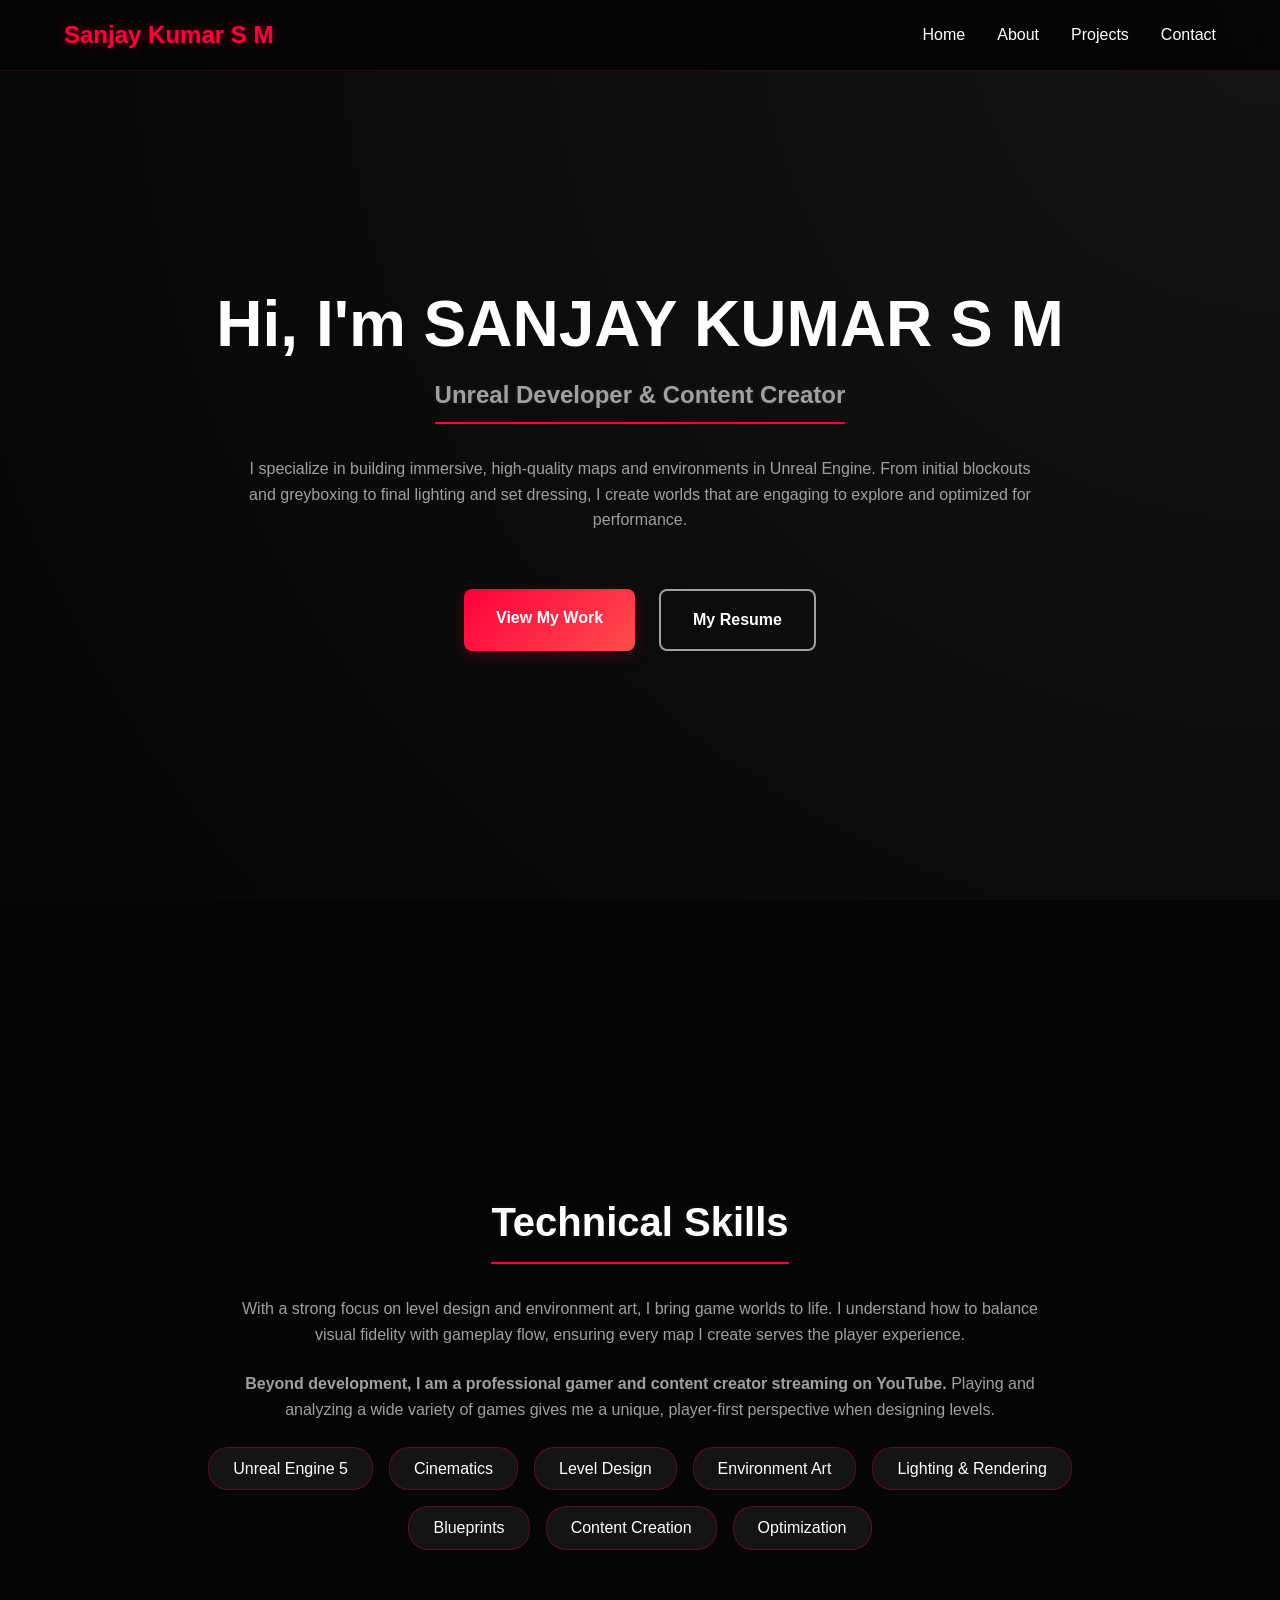
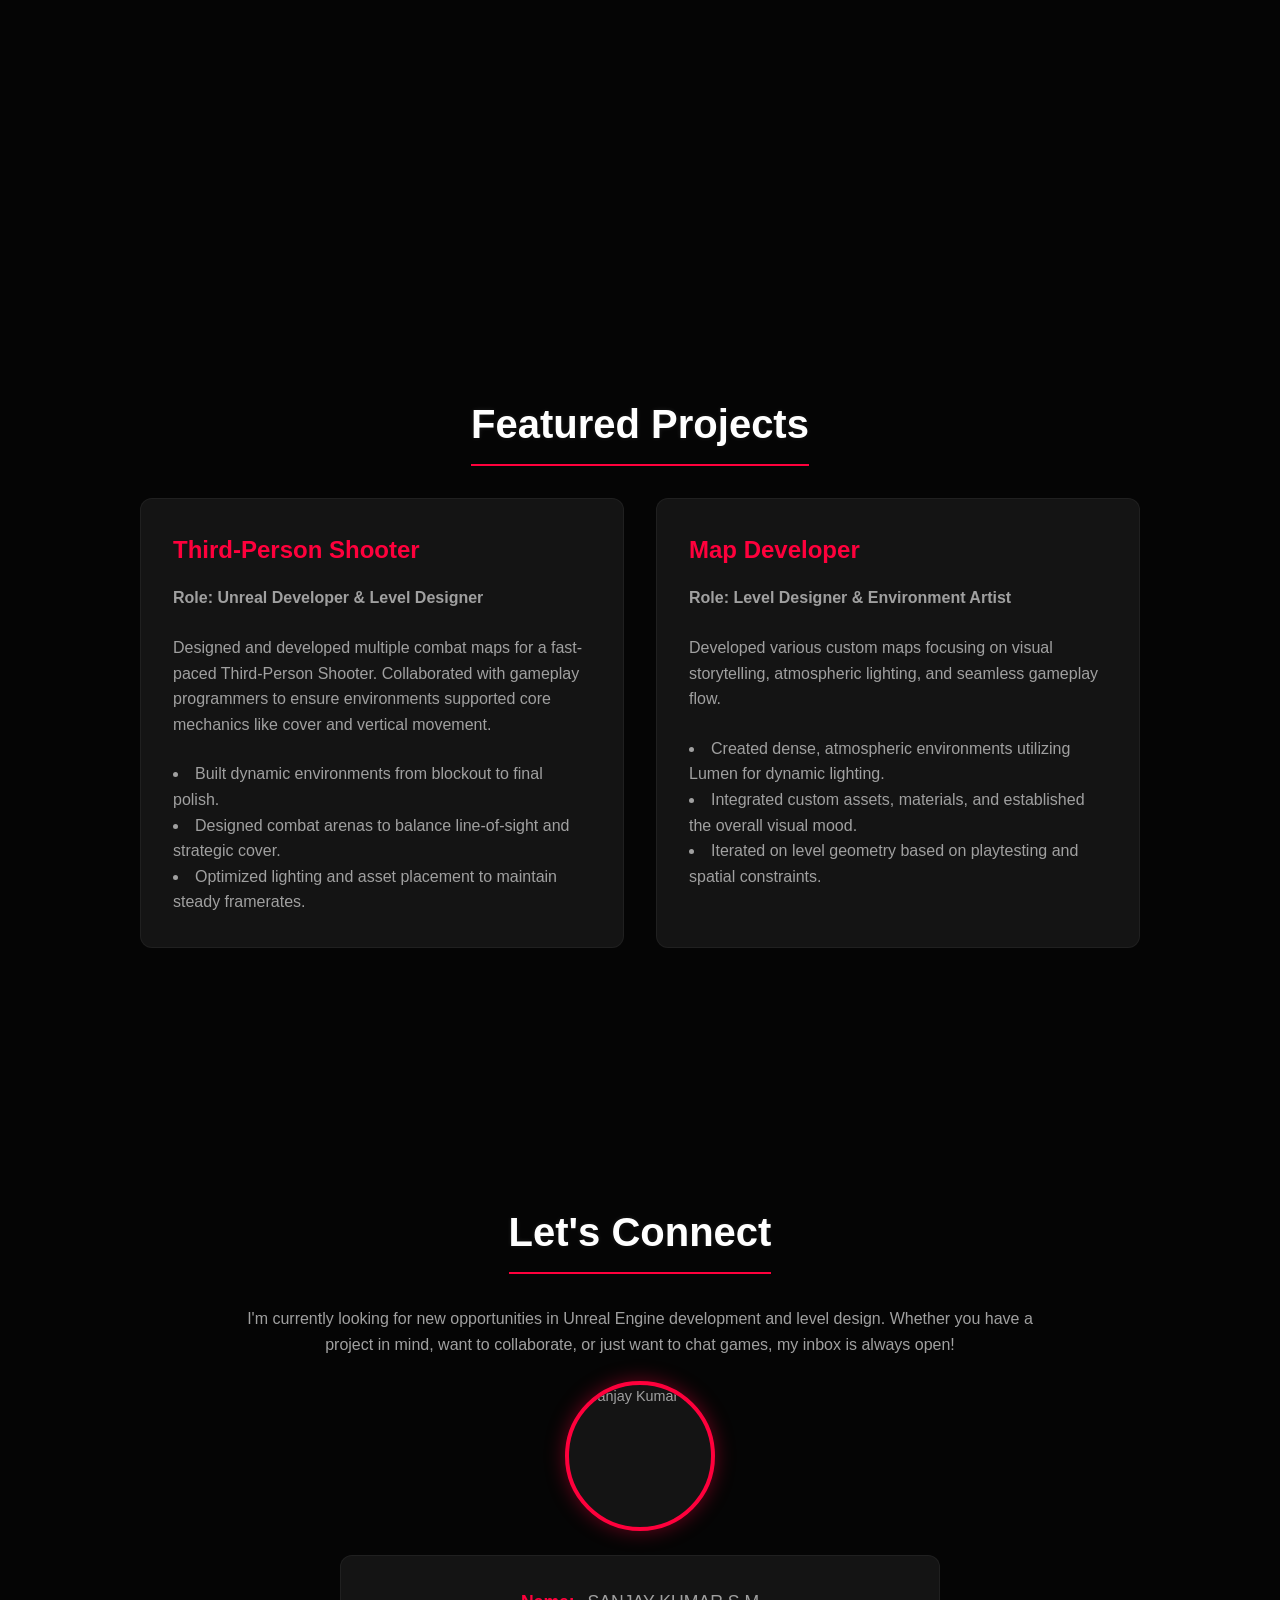
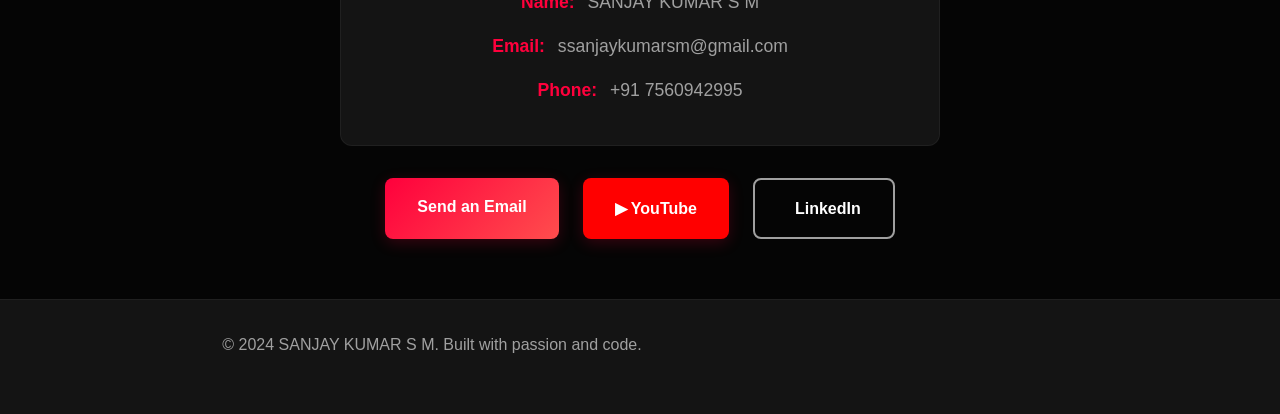
==== commit bdd42ba6: "Rename Sanjay index.html to index.html" ====
--- a/index.html
+++ b/index.html
@@ -1,600 +1,427 @@
-<!DOCTYPE html>
-<html lang="en">
-<head>
-  <meta charset="UTF-8" />
-  <meta name="viewport" content="width=device-width, initial-scale=1.0" />
-  <meta name="description" content="Sanjay Kumar SM - Game Developer specializing in Unreal Engine 5/6, C++, AI systems, and immersive 3D game worlds. Explore my portfolio, projects, and skills." />
-  <meta property="og:title" content="Sanjay Kumar SM | Game Developer" />
-  <meta property="og:description" content="Entry-level Unreal Engine Developer with expertise in C++, Blueprints, AI mechanics, and level design." />
-  <title>Sanjay Kumar SM | Game Developer</title>
-  <link rel="preconnect" href="https://fonts.googleapis.com" />
-  <link rel="preconnect" href="https://fonts.gstatic.com" crossorigin />
-  <link href="https://fonts.googleapis.com/css2?family=Orbitron:wght@400;600;700;900&family=Inter:wght@300;400;500;600;700&family=Space+Grotesk:wght@300;400;500;600;700&display=swap" rel="stylesheet" />
-  <link rel="stylesheet" href="style.css" />
-</head>
-<body>
-
-  <!-- ===== NAVBAR ===== -->
-  <nav id="navbar">
-    <div class="nav-logo">
-      <span class="logo-bracket">&lt;</span>SK<span class="logo-bracket">/&gt;</span>
-    </div>
-    <ul class="nav-links" id="nav-links">
-      <li><a href="#hero">Home</a></li>
-      <li><a href="#skills">Skills</a></li>
-      <li><a href="#projects">Projects</a></li>
-      <li><a href="#experience">Experience</a></li>
-      <li><a href="#services">Services</a></li>
-      <li><a href="#media">Media</a></li>
-      <li><a href="#contact">Contact</a></li>
-    </ul>
-    <div class="nav-right">
-      <a href="file:///C:/Users/ssanj/Downloads/sanjay%20unreal%20resume.pdf.pdf" class="btn-resume" target="_blank" id="resume-btn">
-        <span>📄</span> Resume
-      </a>
-      <div class="nav-avatar-wrap">
-        <img src="images/sanjay_profile.jpg" alt="Sanjay Kumar SM" class="nav-avatar" id="nav-avatar" />
-      </div>
-      <button class="hamburger" id="hamburger" aria-label="Toggle menu">
-        <span></span><span></span><span></span>
-      </button>
-    </div>
-  </nav>
-
-  <!-- ===== HERO SECTION ===== -->
-  <section id="hero">
-    <div class="hero-bg"></div>
-    <div class="hero-particles" id="particles"></div>
-    <div class="hero-overlay"></div>
-    <div class="hero-content">
-      <div class="hero-badge">🎮 Available for Opportunities</div>
-      <h1 class="hero-title">
-        <span class="hero-name">Sanjay Kumar SM</span>
-        <span class="hero-role">Game Developer</span>
-        <span class="hero-sub">Unreal Engine 5/6 · C++ · AI Systems</span>
-      </h1>
-      <p class="hero-desc">
-        Entry-level Unreal Engine Developer with 1 year of hands-on experience building gameplay systems,
-        3D environments, AI mechanics, and immersive game worlds. Passionate game creator &amp; YouTube streamer.
-      </p>
-      <div class="hero-buttons">
-        <a href="#projects" class="btn-primary" id="view-projects-btn"><span>🚀</span> View Projects</a>
-        <a href="#contact" class="btn-secondary" id="hire-me-btn"><span>💼</span> Hire Me</a>
-        <a href="file:///C:/Users/ssanj/Downloads/sanjay%20unreal%20resume.pdf.pdf" class="btn-outline" target="_blank" id="download-resume-btn"><span>📄</span> Resume</a>
-      </div>
-      <div class="hero-socials">
-        <a href="https://www.linkedin.com/in/sanjay-kumar070/" target="_blank" class="social-link" id="linkedin-hero" aria-label="LinkedIn">
-          <svg viewBox="0 0 24 24" fill="currentColor"><path d="M20.447 20.452h-3.554v-5.569c0-1.328-.027-3.037-1.852-3.037-1.853 0-2.136 1.445-2.136 2.939v5.667H9.351V9h3.414v1.561h.046c.477-.9 1.637-1.85 3.37-1.85 3.601 0 4.267 2.37 4.267 5.455v6.286zM5.337 7.433a2.062 2.062 0 01-2.063-2.065 2.064 2.064 0 112.063 2.065zm1.782 13.019H3.555V9h3.564v11.452zM22.225 0H1.771C.792 0 0 .774 0 1.729v20.542C0 23.227.792 24 1.771 24h20.451C23.2 24 24 23.227 24 22.271V1.729C24 .774 23.2 0 22.222 0h.003z"/></svg>
-        </a>
-        <a href="https://www.youtube.com/@EdGaRGAMING-007" target="_blank" class="social-link" id="youtube-hero" aria-label="YouTube">
-          <svg viewBox="0 0 24 24" fill="currentColor"><path d="M23.498 6.186a3.016 3.016 0 00-2.122-2.136C19.505 3.545 12 3.545 12 3.545s-7.505 0-9.377.505A3.017 3.017 0 00.502 6.186C0 8.07 0 12 0 12s0 3.93.502 5.814a3.016 3.016 0 002.122 2.136c1.871.505 9.376.505 9.376.505s7.505 0 9.377-.505a3.015 3.015 0 002.122-2.136C24 15.93 24 12 24 12s0-3.93-.502-5.814zM9.545 15.568V8.432L15.818 12l-6.273 3.568z"/></svg>
-        </a>
-        <a href="https://www.instagram.com/_____sa_nj_ay_____/" target="_blank" class="social-link" id="instagram-hero" aria-label="Instagram">
-          <svg viewBox="0 0 24 24" fill="currentColor"><path d="M12 2.163c3.204 0 3.584.012 4.85.07 3.252.148 4.771 1.691 4.919 4.919.058 1.265.069 1.645.069 4.849 0 3.205-.012 3.584-.069 4.849-.149 3.225-1.664 4.771-4.919 4.919-1.266.058-1.644.07-4.85.07-3.204 0-3.584-.012-4.849-.07-3.26-.149-4.771-1.699-4.919-4.92-.058-1.265-.07-1.644-.07-4.849 0-3.204.013-3.583.07-4.849.149-3.227 1.664-4.771 4.919-4.919 1.266-.057 1.645-.069 4.849-.069zm0-2.163c-3.259 0-3.667.014-4.947.072-4.358.2-6.78 2.618-6.98 6.98-.059 1.281-.073 1.689-.073 4.948 0 3.259.014 3.668.072 4.948.2 4.358 2.618 6.78 6.98 6.98 1.281.058 1.689.072 4.948.072 3.259 0 3.668-.014 4.948-.072 4.354-.2 6.782-2.618 6.979-6.98.059-1.28.073-1.689.073-4.948 0-3.259-.014-3.667-.072-4.947-.196-4.354-2.617-6.78-6.979-6.98-1.281-.059-1.69-.073-4.949-.073zm0 5.838a6.162 6.162 0 100 12.324 6.162 6.162 0 000-12.324zM12 16a4 4 0 110-8 4 4 0 010 8zm6.406-11.845a1.44 1.44 0 100 2.881 1.44 1.44 0 000-2.881z"/></svg>
-        </a>
-      </div>
-    </div>
-    <!-- Hero Profile Image -->
-    <div class="hero-image-wrap">
-      <div class="hero-glow-ring"></div>
-      <div class="hero-avatar-border">
-        <img src="images/sanjay_profile.jpg" alt="Sanjay Kumar SM - Game Developer" class="hero-avatar" id="hero-avatar" />
-      </div>
-      <div class="hero-float-tags">
-        <div class="float-tag tag-ue5">UE5/6</div>
-        <div class="float-tag tag-cpp">C++</div>
-        <div class="float-tag tag-ai">AI Dev</div>
-        <div class="float-tag tag-yt">🎮 Streamer</div>
-      </div>
-    </div>
-  </section>
-
-  <!-- ===== SKILLS SECTION ===== -->
-  <section id="skills">
-    <div class="section-header">
-      <span class="section-tag">// TECHNICAL ARSENAL</span>
-      <h2>Skills &amp; Expertise</h2>
-      <p>Technologies and tools I use to craft immersive game experiences</p>
-    </div>
-    <div class="skills-grid">
-      <div class="skill-card" id="skill-cpp">
-        <div class="skill-icon">⚙️</div>
-        <h3>C++ Programming</h3>
-        <p>Object-Oriented Programming, game logic, performance-critical systems</p>
-        <div class="skill-bar"><div class="skill-fill" style="--pct:80%"></div></div>
-        <span class="skill-pct">Advanced</span>
-      </div>
-      <div class="skill-card" id="skill-ue">
-        <div class="skill-icon">🎮</div>
-        <h3>Unreal Engine 5/6</h3>
-        <p>Blueprints, Gameplay Frameworks, Actor Components, Game Instances</p>
-        <div class="skill-bar"><div class="skill-fill" style="--pct:85%"></div></div>
-        <span class="skill-pct">Advanced</span>
-      </div>
-      <div class="skill-card" id="skill-ai">
-        <div class="skill-icon">🤖</div>
-        <h3>Enemy AI Systems</h3>
-        <p>Detection, chasing, attacking behaviors, Behavior Trees, Blackboards</p>
-        <div class="skill-bar"><div class="skill-fill" style="--pct:75%"></div></div>
-        <span class="skill-pct">Proficient</span>
-      </div>
-      <div class="skill-card" id="skill-ui">
-        <div class="skill-icon">🖥️</div>
-        <h3>UI Development</h3>
-        <p>Health bars, HUD systems, game menus using UMG Widget Blueprints</p>
-        <div class="skill-bar"><div class="skill-fill" style="--pct:78%"></div></div>
-        <span class="skill-pct">Proficient</span>
-      </div>
-      <div class="skill-card" id="skill-lumen">
-        <div class="skill-icon">💡</div>
-        <h3>Graphics &amp; Lighting</h3>
-        <p>Lumen, Nanite, Niagara VFX, Materials, Post Processing Effects</p>
-        <div class="skill-bar"><div class="skill-fill" style="--pct:82%"></div></div>
-        <span class="skill-pct">Advanced</span>
-      </div>
-      <div class="skill-card" id="skill-level">
-        <div class="skill-icon">🗺️</div>
-        <h3>Level Design</h3>
-        <p>3D environment design, collision, atmospheric world-building</p>
-        <div class="skill-bar"><div class="skill-fill" style="--pct:80%"></div></div>
-        <span class="skill-pct">Advanced</span>
-      </div>
-      <div class="skill-card" id="skill-blueprint">
-        <div class="skill-icon">📋</div>
-        <h3>Blueprint Scripting</h3>
-        <p>Visual scripting, gameplay mechanics, event-driven systems</p>
-        <div class="skill-bar"><div class="skill-fill" style="--pct:88%"></div></div>
-        <span class="skill-pct">Expert</span>
-      </div>
-      <div class="skill-card" id="skill-opt">
-        <div class="skill-icon">⚡</div>
-        <h3>Optimization</h3>
-        <p>Asset optimization, performance profiling, debugging &amp; testing</p>
-        <div class="skill-bar"><div class="skill-fill" style="--pct:72%"></div></div>
-        <span class="skill-pct">Proficient</span>
-      </div>
-    </div>
-    <div class="tools-row">
-      <span class="tool-badge">Unreal Engine 5</span>
-      <span class="tool-badge">Unreal Engine 6</span>
-      <span class="tool-badge">C++</span>
-      <span class="tool-badge">Blueprints</span>
-      <span class="tool-badge">Lumen</span>
-      <span class="tool-badge">Nanite</span>
-      <span class="tool-badge">Niagara VFX</span>
-      <span class="tool-badge">Behavior Trees</span>
-      <span class="tool-badge">UMG / HUD</span>
-      <span class="tool-badge">Level Design</span>
-      <span class="tool-badge">OOP</span>
-    </div>
-  </section>
-
-  <!-- ===== PROJECTS SECTION ===== -->
-  <section id="projects">
-    <div class="section-header">
-      <span class="section-tag">// BUILT WITH PASSION</span>
-      <h2>Projects</h2>
-      <p>Real games and environments I've crafted — actual screenshots below</p>
-    </div>
-    <div class="projects-grid">
-
-      <!-- Project 1: Third-Person Shooter — with REAL game screenshots slideshow -->
-      <div class="project-card featured" id="proj-tps">
-        <div class="project-badge">🔥 Featured</div>
-        <div class="project-img-wrap screenshot-gallery" id="gallery-tps">
-          <img src="images/game1.jpg" class="screenshot-slide active" alt="TPS Game Screenshot 1 - Player in environment" />
-          <img src="images/game2.jpg" class="screenshot-slide" alt="TPS Game Screenshot 2 - AI Enemies" />
-          <img src="images/game3.jpg" class="screenshot-slide" alt="TPS Game Screenshot 3 - Level overview" />
-          <img src="images/game4.jpg" class="screenshot-slide" alt="TPS Game Screenshot 4 - Aerial view" />
-          <img src="images/game5.jpg" class="screenshot-slide" alt="TPS Game Screenshot 5 - Environment detail" />
-          <div class="slide-dots">
-            <div class="slide-dot active" data-idx="0"></div>
-            <div class="slide-dot" data-idx="1"></div>
-            <div class="slide-dot" data-idx="2"></div>
-            <div class="slide-dot" data-idx="3"></div>
-            <div class="slide-dot" data-idx="4"></div>
-          </div>
-          <div class="slide-counter">1 / 5</div>
-        </div>
-        <div class="project-content">
-          <span class="project-engine">Unreal Engine 5 · Malger Entertainments Internship</span>
-          <h3>Third-Person Shooter Game</h3>
-          <p>A complete third-person shooter built during my internship at Malger Entertainments. Features fully functional AI enemies, dynamic HUD, fluid player movement and shooting mechanics — all screenshots are from the actual game.</p>
-          <ul class="project-features">
-            <li>✅ Enemy AI — detection, chasing &amp; attack behaviors</li>
-            <li>✅ Full shooting mechanics &amp; player controls</li>
-            <li>✅ HUD: Health bar, ammo counter, game menus</li>
-            <li>✅ Animation system integration</li>
-            <li>✅ Collision &amp; physics systems</li>
-            <li>✅ Performance-optimized gameplay loop</li>
-          </ul>
-          <div class="project-tags">
-            <span>C++</span><span>Blueprints</span><span>AI</span><span>UMG</span><span>UE5</span>
-          </div>
-          <div class="project-period">📅 Jan 2026 – Apr 2026 · Malger Entertainments</div>
-        </div>
-      </div>
-
-      <!-- Project 2: Environment Design — real screenshots -->
-      <div class="project-card" id="proj-env">
-        <div class="project-img-wrap screenshot-gallery" id="gallery-env">
-          <img src="images/game3.jpg" class="screenshot-slide active" alt="Environment Design - Wide level view" />
-          <img src="images/game5.jpg" class="screenshot-slide" alt="Environment Design - Building detail" />
-          <img src="images/game4.jpg" class="screenshot-slide" alt="Environment Design - Overhead view" />
-          <div class="slide-dots">
-            <div class="slide-dot active" data-idx="0"></div>
-            <div class="slide-dot" data-idx="1"></div>
-            <div class="slide-dot" data-idx="2"></div>
-          </div>
-          <div class="slide-counter">1 / 3</div>
-        </div>
-        <div class="project-content">
-          <span class="project-engine">Unreal Engine 5</span>
-          <h3>Environment &amp; Level Design</h3>
-          <p>Designed detailed, atmospheric 3D environments leveraging the full power of UE5's rendering pipeline for cinematic realism.</p>
-          <ul class="project-features">
-            <li>✅ Lumen global illumination &amp; reflections</li>
-            <li>✅ Nanite virtualized geometry</li>
-            <li>✅ Niagara particle &amp; VFX systems</li>
-            <li>✅ Advanced material creation</li>
-            <li>✅ Post-processing for cinematic feel</li>
-          </ul>
-          <div class="project-tags">
-            <span>Lumen</span><span>Nanite</span><span>Niagara</span><span>Materials</span>
-          </div>
-        </div>
-      </div>
-
-      <!-- Future Project: Cinematic Animation -->
-      <div class="project-card future-card" id="proj-future">
-        <div class="future-badge"><span class="pulse-dot"></span> In Progress</div>
-        <div class="project-img-wrap">
-          <div class="project-img-placeholder future-bg">
-            <div class="future-icon">🎬</div>
-          </div>
-        </div>
-        <div class="project-content">
-          <span class="project-engine">Unreal Engine 5/6 · Personal Project</span>
-          <h3>Cinematic Animation Project</h3>
-          <p>Currently working on an ambitious cinematic animation project — a self-driven creative endeavor pushing the limits of real-time rendering and storytelling through Unreal Engine.</p>
-          <ul class="project-features">
-            <li>🔄 Cinematic camera work &amp; sequencer</li>
-            <li>🔄 Advanced character animations</li>
-            <li>🔄 Real-time ray tracing &amp; lighting</li>
-            <li>🔄 Story-driven environment design</li>
-          </ul>
-          <div class="project-tags future-tags">
-            <span>Sequencer</span><span>Cinematics</span><span>UE5/6</span><span>Coming Soon</span>
-          </div>
-          <div class="future-note">🚀 Update coming soon — Stay tuned!</div>
-        </div>
-      </div>
-
-    </div>
-  </section>
-
-  <!-- ===== EXPERIENCE SECTION ===== -->
-  <section id="experience">
-    <div class="section-header">
-      <span class="section-tag">// MY JOURNEY</span>
-      <h2>Experience &amp; Education</h2>
-    </div>
-    <div class="timeline">
-
-      <div class="timeline-item" id="exp-malger-intern">
-        <div class="timeline-dot"></div>
-        <div class="timeline-content">
-          <div class="timeline-period">Jan 2026 – Apr 2026</div>
-          <h3>Game Development Intern</h3>
-          <h4>Malger Entertainments · Ernakulam, Kerala</h4>
-          <ul>
-            <li>Developed gameplay systems using Blueprints and C++</li>
-            <li>Created interactive environments and level designs</li>
-            <li>Worked on real-time Unreal Engine-based projects</li>
-            <li>Optimized assets for performance</li>
-            <li>Collaborated with the team throughout development</li>
-          </ul>
-        </div>
-      </div>
-
-      <div class="timeline-item" id="exp-malger-edu">
-        <div class="timeline-dot edu"></div>
-        <div class="timeline-content">
-          <div class="timeline-period">Aug 2025</div>
-          <h3>Game Development (Unreal Engine)</h3>
-          <h4>Malger Entertainments · Ernakulam, Kerala</h4>
-          <p>Specialized program in game development with Unreal Engine, focusing on real-time 3D, C++, and Blueprints scripting.</p>
-        </div>
-      </div>
-
-      <div class="timeline-item" id="exp-nios">
-        <div class="timeline-dot edu"></div>
-        <div class="timeline-content">
-          <div class="timeline-period">Jul 2018</div>
-          <h3>Senior Secondary – Commerce</h3>
-          <h4>NIOS · Ernakulam, Kerala</h4>
-        </div>
-      </div>
-
-      <div class="timeline-item" id="exp-gaming">
-        <div class="timeline-dot game"></div>
-        <div class="timeline-content">
-          <div class="timeline-period">7+ Years</div>
-          <h3>Competitive Gamer &amp; YouTube Streamer</h3>
-          <h4>@EdGaRGAMING-007</h4>
-          <p>7+ years of continuous gaming experience with deep understanding of gameplay mechanics, player psychology, and game design. Active YouTube game streamer building a community around gaming content.</p>
-        </div>
-      </div>
-
-    </div>
-  </section>
-
-  <!-- ===== SERVICES SECTION ===== -->
-  <section id="services">
-    <div class="section-header">
-      <span class="section-tag">// WHAT I OFFER</span>
-      <h2>Services</h2>
-      <p>What I can build for you</p>
-    </div>
-    <div class="services-grid">
-      <div class="service-card" id="srv-gameplay">
-        <div class="service-icon">⚔️</div>
-        <h3>Gameplay Systems Development</h3>
-        <p>From character controllers to complex shooting mechanics, inventory systems, and game loops — all built in C++ and Blueprints.</p>
-      </div>
-      <div class="service-card" id="srv-ai">
-        <div class="service-icon">🤖</div>
-        <h3>AI &amp; Enemy Behavior</h3>
-        <p>Intelligent enemy AI with detection, patrolling, chasing, and attacking. Behavior Trees, Blackboards, and custom AI controllers.</p>
-      </div>
-      <div class="service-card" id="srv-level">
-        <div class="service-icon">🌍</div>
-        <h3>Level &amp; Environment Design</h3>
-        <p>Immersive 3D game worlds with Lumen lighting, Nanite geometry, and stunning Niagara VFX — just like the environments I built.</p>
-      </div>
-      <div class="service-card" id="srv-ui">
-        <div class="service-icon">🖥️</div>
-        <h3>UI / HUD Systems</h3>
-        <p>Clean, game-feel UIs — health bars, ammo counters, pause menus, inventory screens, and interactive widget systems with UMG.</p>
-      </div>
-      <div class="service-card" id="srv-opt">
-        <div class="service-icon">⚡</div>
-        <h3>Performance Optimization</h3>
-        <p>Asset optimization, LODs, blueprint optimization, profiling — ensuring your game runs smooth across target platforms.</p>
-      </div>
-      <div class="service-card" id="srv-consult">
-        <div class="service-icon">🎓</div>
-        <h3>Game Dev Consulting</h3>
-        <p>Guidance on Unreal Engine architecture, gameplay design patterns, project structure, and best practices from real project experience.</p>
-      </div>
-    </div>
-  </section>
-
-  <!-- ===== MEDIA SECTION ===== -->
-  <section id="media">
-    <div class="section-header">
-      <span class="section-tag">// CONTENT & SOCIALS</span>
-      <h2>Media &amp; Links</h2>
-      <p>My LinkedIn video post, YouTube channel &amp; Instagram</p>
-    </div>
-    <div class="media-grid-full">
-
-      <!-- ===== LINKEDIN VIDEO POST EMBED ===== -->
-      <div class="media-card linkedin-video-card" id="media-li-video">
-        <div class="media-card-header">
-          <svg class="media-logo linkedin-logo" viewBox="0 0 24 24" fill="currentColor"><path d="M20.447 20.452h-3.554v-5.569c0-1.328-.027-3.037-1.852-3.037-1.853 0-2.136 1.445-2.136 2.939v5.667H9.351V9h3.414v1.561h.046c.477-.9 1.637-1.85 3.37-1.85 3.601 0 4.267 2.37 4.267 5.455v6.286zM5.337 7.433a2.062 2.062 0 01-2.063-2.065 2.064 2.064 0 112.063 2.065zm1.782 13.019H3.555V9h3.564v11.452zM22.225 0H1.771C.792 0 0 .774 0 1.729v20.542C0 23.227.792 24 1.771 24h20.451C23.2 24 24 23.227 24 22.271V1.729C24 .774 23.2 0 22.222 0h.003z"/></svg>
-          <span>LinkedIn Post – Unreal Engine Game</span>
-          <a href="https://www.linkedin.com/posts/sanjay-kumar070_unreal-game-ugcPost-7450823704936321024-06Qf/" target="_blank" class="li-open-btn" id="li-open-post">Open on LinkedIn ↗</a>
-        </div>
-        <div class="linkedin-video-wrap">
-          <iframe
-            id="linkedin-video-iframe"
-            src="https://www.linkedin.com/embed/feed/update/urn:li:ugcPost:7450823704936321024"
-            allowfullscreen
-            title="Sanjay Kumar SM – Unreal Engine Game Post on LinkedIn"
-            frameborder="0"
-            scrolling="no"
-            allow="autoplay; clipboard-write; encrypted-media; fullscreen; picture-in-picture"
-          ></iframe>
-        </div>
-      </div>
-
-      <!-- Bottom row: LinkedIn Profile + YouTube + Instagram -->
-      <div class="media-grid-row">
-
-        <!-- LinkedIn Profile -->
-        <div class="media-card linkedin-card" id="media-linkedin">
-          <div class="media-card-header">
-            <svg class="media-logo linkedin-logo" viewBox="0 0 24 24" fill="currentColor"><path d="M20.447 20.452h-3.554v-5.569c0-1.328-.027-3.037-1.852-3.037-1.853 0-2.136 1.445-2.136 2.939v5.667H9.351V9h3.414v1.561h.046c.477-.9 1.637-1.85 3.37-1.85 3.601 0 4.267 2.37 4.267 5.455v6.286zM5.337 7.433a2.062 2.062 0 01-2.063-2.065 2.064 2.064 0 112.063 2.065zm1.782 13.019H3.555V9h3.564v11.452zM22.225 0H1.771C.792 0 0 .774 0 1.729v20.542C0 23.227.792 24 1.771 24h20.451C23.2 24 24 23.227 24 22.271V1.729C24 .774 23.2 0 22.222 0h.003z"/></svg>
-            <span>LinkedIn Profile</span>
-          </div>
-          <div class="linkedin-profile-box">
-            <div class="li-avatar">
-              <img src="images/sanjay_profile.jpg" alt="Sanjay Kumar SM LinkedIn" />
-            </div>
-            <div class="li-info">
-              <h4>Sanjay Kumar SM</h4>
-              <p>Game Developer · Unreal Engine 5/6 · C++</p>
-              <p class="li-location">📍 Ernakulam, Kerala, India</p>
-            </div>
-            <a href="https://www.linkedin.com/in/sanjay-kumar070/" target="_blank" class="btn-linkedin" id="linkedin-visit-btn">Visit Profile →</a>
-          </div>
-          <div class="li-highlights">
-            <div class="li-highlight-item"><span>🎮</span><p>Game Development Intern at Malger Entertainments</p></div>
-            <div class="li-highlight-item"><span>⚙️</span><p>C++ · Blueprints · UE5/6 · AI Systems</p></div>
-            <div class="li-highlight-item"><span>🏆</span><p>7+ Years Gaming Experience</p></div>
-          </div>
-        </div>
-
-        <!-- YouTube -->
-        <div class="media-card youtube-card" id="media-youtube">
-          <div class="media-card-header">
-            <svg class="media-logo youtube-logo" viewBox="0 0 24 24" fill="currentColor"><path d="M23.498 6.186a3.016 3.016 0 00-2.122-2.136C19.505 3.545 12 3.545 12 3.545s-7.505 0-9.377.505A3.017 3.017 0 00.502 6.186C0 8.07 0 12 0 12s0 3.93.502 5.814a3.016 3.016 0 002.122 2.136c1.871.505 9.376.505 9.376.505s7.505 0 9.377-.505a3.015 3.015 0 002.122-2.136C24 15.93 24 12 24 12s0-3.93-.502-5.814zM9.545 15.568V8.432L15.818 12l-6.273 3.568z"/></svg>
-            <span>YouTube Channel</span>
-          </div>
-          <div class="yt-channel-info">
-            <div class="yt-channel-banner">
-              <div class="yt-banner-avatar">
-                <img src="images/gaming_avatar.jpg" alt="EdGaR GAMING Avatar" />
-              </div>
-              <div class="yt-banner-text">EdGaR GAMING</div>
-            </div>
-            <div class="yt-channel-meta">
-              <div class="yt-channel-icon">
-                <img src="images/gaming_avatar.jpg" alt="EdGaR GAMING Channel" />
-              </div>
-              <div>
-                <h4>@EdGaRGAMING-007</h4>
-                <p>Game Streaming · Gameplay · Reviews</p>
-              </div>
-            </div>
-            <p class="yt-desc">Passionate game streamer sharing gameplay, reviews, and gaming content. 7+ years of gaming experience fueling every video!</p>
-            <a href="https://www.youtube.com/@EdGaRGAMING-007" target="_blank" class="btn-youtube" id="youtube-visit-btn">
-              <svg viewBox="0 0 24 24" fill="currentColor" style="width:16px;height:16px"><path d="M23.498 6.186a3.016 3.016 0 00-2.122-2.136C19.505 3.545 12 3.545 12 3.545s-7.505 0-9.377.505A3.017 3.017 0 00.502 6.186C0 8.07 0 12 0 12s0 3.93.502 5.814a3.016 3.016 0 002.122 2.136c1.871.505 9.376.505 9.376.505s7.505 0 9.377-.505a3.015 3.015 0 002.122-2.136C24 15.93 24 12 24 12s0-3.93-.502-5.814zM9.545 15.568V8.432L15.818 12l-6.273 3.568z"/></svg>
-              Visit Channel
-            </a>
-          </div>
-        </div>
-
-        <!-- Instagram -->
-        <div class="media-card instagram-card" id="media-instagram">
-          <div class="media-card-header">
-            <svg class="media-logo instagram-logo" viewBox="0 0 24 24" fill="currentColor"><path d="M12 2.163c3.204 0 3.584.012 4.85.07 3.252.148 4.771 1.691 4.919 4.919.058 1.265.069 1.645.069 4.849 0 3.205-.012 3.584-.069 4.849-.149 3.225-1.664 4.771-4.919 4.919-1.266.058-1.644.07-4.85.07-3.204 0-3.584-.012-4.849-.07-3.26-.149-4.771-1.699-4.919-4.92-.058-1.265-.07-1.644-.07-4.849 0-3.204.013-3.583.07-4.849.149-3.227 1.664-4.771 4.919-4.919 1.266-.057 1.645-.069 4.849-.069zm0-2.163c-3.259 0-3.667.014-4.947.072-4.358.2-6.78 2.618-6.98 6.98-.059 1.281-.073 1.689-.073 4.948 0 3.259.014 3.668.072 4.948.2 4.358 2.618 6.78 6.98 6.98 1.281.058 1.689.072 4.948.072 3.259 0 3.668-.014 4.948-.072 4.354-.2 6.782-2.618 6.979-6.98.059-1.28.073-1.689.073-4.948 0-3.259-.014-3.667-.072-4.947-.196-4.354-2.617-6.78-6.979-6.98-1.281-.059-1.69-.073-4.949-.073zm0 5.838a6.162 6.162 0 100 12.324 6.162 6.162 0 000-12.324zM12 16a4 4 0 110-8 4 4 0 010 8zm6.406-11.845a1.44 1.44 0 100 2.881 1.44 1.44 0 000-2.881z"/></svg>
-            <span>Instagram</span>
-          </div>
-          <div class="ig-profile-box">
-            <div class="ig-photo-grid">
-              <div class="ig-main-photo">
-                <img src="images/sanjay_photo2.jpg" alt="Sanjay Kumar SM" />
-              </div>
-              <div class="ig-side-photos">
-                <img src="images/sanjay_profile.jpg" alt="Sanjay profile" />
-                <div class="ig-more-overlay">
-                  <a href="https://www.instagram.com/_____sa_nj_ay_____/" target="_blank">+ More</a>
-                </div>
-              </div>
-            </div>
-            <div class="ig-avatar-row">
-              <div class="ig-avatar-ring">
-                <img src="images/sanjay_profile.jpg" alt="Sanjay Instagram" />
-              </div>
-              <div class="ig-info">
-                <h4>@_____sa_nj_ay_____</h4>
-                <p>Game Developer · Streamer · Creator</p>
-              </div>
-            </div>
-            <a href="https://www.instagram.com/_____sa_nj_ay_____/" target="_blank" class="btn-instagram" id="instagram-visit-btn">
-              Follow on Instagram
-            </a>
-          </div>
-        </div>
-
-      </div><!-- end media-grid-row -->
-    </div><!-- end media-grid-full -->
-  </section>
-
-  <!-- ===== CONTACT SECTION ===== -->
-  <section id="contact">
-    <div class="section-header">
-      <span class="section-tag">// LET'S CONNECT</span>
-      <h2>Contact Me</h2>
-      <p>Open to game dev opportunities, collaborations, and freelance projects</p>
-    </div>
-    <div class="contact-wrap">
-      <div class="contact-info">
-        <div class="contact-profile-banner">
-          <img src="images/sanjay_photo2.jpg" alt="Sanjay Kumar SM" class="contact-banner-img" />
-          <div class="contact-profile-info">
-            <img src="images/sanjay_profile.jpg" alt="Sanjay Kumar SM" class="contact-profile-pic" />
-            <div>
-              <h3>Sanjay Kumar SM</h3>
-              <p>Game Developer · UE5/6 · C++</p>
-            </div>
-          </div>
-        </div>
-        <p class="contact-intro">I'm actively looking for game development opportunities. Whether you need a skilled Unreal Engine developer, want to collaborate on a project, or just want to talk games — let's connect!</p>
-        <div class="contact-links">
-          <a href="https://www.linkedin.com/in/sanjay-kumar070/" target="_blank" class="contact-link-item" id="contact-linkedin">
-            <svg viewBox="0 0 24 24" fill="currentColor"><path d="M20.447 20.452h-3.554v-5.569c0-1.328-.027-3.037-1.852-3.037-1.853 0-2.136 1.445-2.136 2.939v5.667H9.351V9h3.414v1.561h.046c.477-.9 1.637-1.85 3.37-1.85 3.601 0 4.267 2.37 4.267 5.455v6.286zM5.337 7.433a2.062 2.062 0 01-2.063-2.065 2.064 2.064 0 112.063 2.065zm1.782 13.019H3.555V9h3.564v11.452zM22.225 0H1.771C.792 0 0 .774 0 1.729v20.542C0 23.227.792 24 1.771 24h20.451C23.2 24 24 23.227 24 22.271V1.729C24 .774 23.2 0 22.222 0h.003z"/></svg>
-            <span>linkedin.com/in/sanjay-kumar070</span>
-          </a>
-          <a href="https://www.youtube.com/@EdGaRGAMING-007" target="_blank" class="contact-link-item" id="contact-youtube">
-            <svg viewBox="0 0 24 24" fill="currentColor"><path d="M23.498 6.186a3.016 3.016 0 00-2.122-2.136C19.505 3.545 12 3.545 12 3.545s-7.505 0-9.377.505A3.017 3.017 0 00.502 6.186C0 8.07 0 12 0 12s0 3.93.502 5.814a3.016 3.016 0 002.122 2.136c1.871.505 9.376.505 9.376.505s7.505 0 9.377-.505a3.015 3.015 0 002.122-2.136C24 15.93 24 12 24 12s0-3.93-.502-5.814zM9.545 15.568V8.432L15.818 12l-6.273 3.568z"/></svg>
-            <span>@EdGaRGAMING-007</span>
-          </a>
-          <a href="https://www.instagram.com/_____sa_nj_ay_____/" target="_blank" class="contact-link-item" id="contact-instagram">
-            <svg viewBox="0 0 24 24" fill="currentColor"><path d="M12 2.163c3.204 0 3.584.012 4.85.07 3.252.148 4.771 1.691 4.919 4.919.058 1.265.069 1.645.069 4.849 0 3.205-.012 3.584-.069 4.849-.149 3.225-1.664 4.771-4.919 4.919-1.266.058-1.644.07-4.85.07-3.204 0-3.584-.012-4.849-.07-3.26-.149-4.771-1.699-4.919-4.92-.058-1.265-.07-1.644-.07-4.849 0-3.204.013-3.583.07-4.849.149-3.227 1.664-4.771 4.919-4.919 1.266-.057 1.645-.069 4.849-.069zm0-2.163c-3.259 0-3.667.014-4.947.072-4.358.2-6.78 2.618-6.98 6.98-.059 1.281-.073 1.689-.073 4.948 0 3.259.014 3.668.072 4.948.2 4.358 2.618 6.78 6.98 6.98 1.281.058 1.689.072 4.948.072 3.259 0 3.668-.014 4.948-.072 4.354-.2 6.782-2.618 6.979-6.98.059-1.28.073-1.689.073-4.948 0-3.259-.014-3.667-.072-4.947-.196-4.354-2.617-6.78-6.979-6.98-1.281-.059-1.69-.073-4.949-.073zm0 5.838a6.162 6.162 0 100 12.324 6.162 6.162 0 000-12.324zM12 16a4 4 0 110-8 4 4 0 010 8zm6.406-11.845a1.44 1.44 0 100 2.881 1.44 1.44 0 000-2.881z"/></svg>
-            <span>@_____sa_nj_ay_____</span>
-          </a>
-        </div>
-        <div class="contact-resume-box">
-          <h4>📄 Download My Resume</h4>
-          <p>Get the full details of my experience and skills</p>
-          <a href="file:///C:/Users/ssanj/Downloads/sanjay%20unreal%20resume.pdf.pdf" target="_blank" class="btn-primary" id="contact-resume-btn">Download Resume PDF</a>
-        </div>
-        <div class="availability-badge">
-          <span class="avail-dot"></span>
-          Available for Internships &amp; Entry-Level Positions
-        </div>
-        <div class="languages-box">
-          <h4>🌐 Languages</h4>
-          <div class="lang-badges">
-            <span>🇮🇳 Malayalam</span>
-            <span>🇬🇧 English</span>
-            <span>🇮🇳 Tamil</span>
-          </div>
-        </div>
-      </div>
-
-      <form class="contact-form" id="contact-form" onsubmit="handleFormSubmit(event)">
-        <h3>Send a Message</h3>
-        <div class="form-group">
-          <label for="contact-name">Your Name</label>
-          <input type="text" id="contact-name" name="name" placeholder="John Doe" required />
-        </div>
-        <div class="form-group">
-          <label for="contact-email">Email Address</label>
-          <input type="email" id="contact-email" name="email" placeholder="you@example.com" required />
-        </div>
-        <div class="form-group">
-          <label for="contact-subject">Subject</label>
-          <input type="text" id="contact-subject" name="subject" placeholder="Game Dev Collaboration / Job Opportunity" />
-        </div>
-        <div class="form-group">
-          <label for="contact-message">Message</label>
-          <textarea id="contact-message" name="message" rows="5" placeholder="Tell me about your project or opportunity..." required></textarea>
-        </div>
-        <button type="submit" class="btn-primary full-width" id="contact-submit">Send Message 🚀</button>
-        <div id="form-success" class="form-success" style="display:none;">
-          ✅ Message sent! I'll get back to you soon.
-        </div>
-      </form>
-    </div>
-  </section>
-
-  <!-- ===== FOOTER ===== -->
-  <footer id="footer">
-    <div class="footer-content">
-      <div class="footer-logo">
-        <span class="logo-bracket">&lt;</span>SK<span class="logo-bracket">/&gt;</span>
-        <span class="footer-name">Sanjay Kumar SM</span>
-      </div>
-      <p class="footer-tagline">Game Developer · Unreal Engine 5/6 · C++ · AI Systems</p>
-      <div class="footer-socials">
-        <a href="https://www.linkedin.com/in/sanjay-kumar070/" target="_blank" aria-label="LinkedIn" id="footer-linkedin">
-          <svg viewBox="0 0 24 24" fill="currentColor"><path d="M20.447 20.452h-3.554v-5.569c0-1.328-.027-3.037-1.852-3.037-1.853 0-2.136 1.445-2.136 2.939v5.667H9.351V9h3.414v1.561h.046c.477-.9 1.637-1.85 3.37-1.85 3.601 0 4.267 2.37 4.267 5.455v6.286zM5.337 7.433a2.062 2.062 0 01-2.063-2.065 2.064 2.064 0 112.063 2.065zm1.782 13.019H3.555V9h3.564v11.452zM22.225 0H1.771C.792 0 0 .774 0 1.729v20.542C0 23.227.792 24 1.771 24h20.451C23.2 24 24 23.227 24 22.271V1.729C24 .774 23.2 0 22.222 0h.003z"/></svg>
-        </a>
-        <a href="https://www.youtube.com/@EdGaRGAMING-007" target="_blank" aria-label="YouTube" id="footer-youtube">
-          <svg viewBox="0 0 24 24" fill="currentColor"><path d="M23.498 6.186a3.016 3.016 0 00-2.122-2.136C19.505 3.545 12 3.545 12 3.545s-7.505 0-9.377.505A3.017 3.017 0 00.502 6.186C0 8.07 0 12 0 12s0 3.93.502 5.814a3.016 3.016 0 002.122 2.136c1.871.505 9.376.505 9.376.505s7.505 0 9.377-.505a3.015 3.015 0 002.122-2.136C24 15.93 24 12 24 12s0-3.93-.502-5.814zM9.545 15.568V8.432L15.818 12l-6.273 3.568z"/></svg>
-        </a>
-        <a href="https://www.instagram.com/_____sa_nj_ay_____/" target="_blank" aria-label="Instagram" id="footer-instagram">
-          <svg viewBox="0 0 24 24" fill="currentColor"><path d="M12 2.163c3.204 0 3.584.012 4.85.07 3.252.148 4.771 1.691 4.919 4.919.058 1.265.069 1.645.069 4.849 0 3.205-.012 3.584-.069 4.849-.149 3.225-1.664 4.771-4.919 4.919-1.266.058-1.644.07-4.85.07-3.204 0-3.584-.012-4.849-.07-3.26-.149-4.771-1.699-4.919-4.92-.058-1.265-.07-1.644-.07-4.849 0-3.204.013-3.583.07-4.849.149-3.227 1.664-4.771 4.919-4.919 1.266-.057 1.645-.069 4.849-.069zm0-2.163c-3.259 0-3.667.014-4.947.072-4.358.2-6.78 2.618-6.98 6.98-.059 1.281-.073 1.689-.073 4.948 0 3.259.014 3.668.072 4.948.2 4.358 2.618 6.78 6.98 6.98 1.281.058 1.689.072 4.948.072 3.259 0 3.668-.014 4.948-.072 4.354-.2 6.782-2.618 6.979-6.98.059-1.28.073-1.689.073-4.948 0-3.259-.014-3.667-.072-4.947-.196-4.354-2.617-6.78-6.979-6.98-1.281-.059-1.69-.073-4.949-.073zm0 5.838a6.162 6.162 0 100 12.324 6.162 6.162 0 000-12.324zM12 16a4 4 0 110-8 4 4 0 010 8zm6.406-11.845a1.44 1.44 0 100 2.881 1.44 1.44 0 000-2.881z"/></svg>
-        </a>
-      </div>
-      <p class="footer-copy">© 2026 Sanjay Kumar SM. All rights reserved. · Made with ❤️ &amp; Unreal Engine passion.</p>
-    </div>
-  </footer>
-
-  <script src="script.js"></script>
-</body>
-</html>
+<!DOCTYPE html>
+<html lang="en">
+<head>
+    <meta charset="UTF-8">
+    <meta name="viewport" content="width=device-width, initial-scale=1.0">
+    <title>Sanjay Kumar S M - Unreal Developer & Content Creator</title>
+    <style>
+        /* Modern Portfolio Black & Neon Red Theme */
+        :root {
+            --bg-dark: #050505;    /* Deep Black */
+            --bg-card: #141414;    /* Sleek Dark Grey for cards */
+            --text-main: #ffffff;  /* Pure White text */
+            --text-muted: #a0a0a0; /* Grey text for paragraphs */
+            --primary: #ff003c;    /* Cyberpunk Neon Red */
+            --accent: #ff4d4d;     /* Lighter Red for gradients */
+            --youtube-red: #ff0000;
+            --transition: all 0.3s ease;
+        }
+
+        /* Base Setup with full-page centering */
+        * {
+            margin: 0;
+            padding: 0;
+            box-sizing: border-box;
+            font-family: 'Segoe UI', Tahoma, Geneva, Verdana, sans-serif;
+            scroll-behavior: smooth;
+        }
+
+        body {
+            background-color: var(--bg-dark);
+            color: var(--text-main);
+            line-height: 1.6;
+            text-align: center;
+        }
+
+        /* Navigation */
+        nav {
+            position: fixed;
+            top: 0;
+            width: 100%;
+            background: rgba(5, 5, 5, 0.9); /* Darkened nav bar */
+            backdrop-filter: blur(10px);
+            padding: 1rem 5%;
+            display: flex;
+            justify-content: space-between;
+            align-items: center;
+            z-index: 1000;
+            border-bottom: 1px solid rgba(255, 0, 60, 0.2); /* Subtle red border */
+        }
+
+        .logo {
+            font-size: 1.5rem;
+            font-weight: bold;
+            color: var(--primary);
+            text-decoration: none;
+            text-shadow: 0 0 10px rgba(255, 0, 60, 0.5); /* Neon glow effect */
+        }
+
+        .nav-links {
+            display: flex;
+            gap: 2rem;
+            list-style: none;
+        }
+
+        .nav-links a {
+            color: var(--text-main);
+            text-decoration: none;
+            transition: var(--transition);
+            font-weight: 500;
+        }
+
+        .nav-links a:hover {
+            color: var(--primary);
+            text-shadow: 0 0 8px rgba(255, 0, 60, 0.6); /* Neon hover glow */
+        }
+
+        /* Sections General */
+        section {
+            padding: 100px 5% 60px;
+            min-height: 100vh;
+            display: flex;
+            flex-direction: column;
+            justify-content: center;
+            align-items: center;
+        }
+
+        h2 {
+            font-size: 2.5rem;
+            margin-bottom: 2rem;
+            color: var(--text-main);
+            border-bottom: 2px solid var(--primary);
+            display: inline-block;
+            padding-bottom: 0.5rem;
+            text-shadow: 0 0 5px rgba(255, 255, 255, 0.1);
+        }
+
+        p {
+            max-width: 800px;
+            margin-bottom: 1.5rem;
+            color: var(--text-muted);
+        }
+
+        /* Hero Section */
+        #hero {
+            background: radial-gradient(circle at top right, var(--bg-card), var(--bg-dark));
+        }
+
+        .hero-title {
+            font-size: 4rem;
+            line-height: 1.1;
+            margin-bottom: 1rem;
+        }
+
+        .hero-subtitle {
+            font-size: 1.5rem;
+            color: var(--text-muted);
+            margin-bottom: 2rem;
+        }
+
+        /* Button Group */
+        .button-group {
+            display: flex;
+            gap: 1.5rem;
+            margin-top: 2rem;
+            justify-content: center;
+            flex-wrap: wrap;
+        }
+
+        .btn {
+            display: inline-block;
+            padding: 1rem 2rem;
+            background: linear-gradient(135deg, var(--primary), var(--accent));
+            color: white;
+            text-decoration: none;
+            border-radius: 8px;
+            font-weight: bold;
+            transition: var(--transition);
+            border: none;
+            cursor: pointer;
+            box-shadow: 0 4px 15px rgba(255, 0, 60, 0.2); /* Base glow */
+        }
+
+        .btn:hover {
+            transform: translateY(-3px);
+            box-shadow: 0 10px 25px rgba(255, 0, 60, 0.6); /* Strong neon glow on hover */
+        }
+
+        .btn-secondary {
+            background: transparent;
+            border: 2px solid var(--text-muted);
+            color: var(--text-main);
+            display: flex;
+            align-items: center;
+            justify-content: center;
+            box-shadow: none;
+        }
+
+        .btn-secondary:hover {
+            border-color: var(--primary);
+            color: var(--primary);
+            background: transparent;
+            box-shadow: 0 0 15px rgba(255, 0, 60, 0.3);
+        }
+
+        /* YouTube Button Style */
+        .btn-youtube {
+            background: var(--youtube-red);
+            color: white;
+            display: flex;
+            align-items: center;
+            justify-content: center;
+        }
+
+        .btn-youtube:hover {
+            background: #cc0000;
+            transform: translateY(-3px);
+            box-shadow: 0 10px 20px rgba(255, 0, 0, 0.5);
+        }
+
+        /* Skills Section */
+        .skills-container {
+            display: flex;
+            flex-wrap: wrap;
+            gap: 1rem;
+            justify-content: center;
+            max-width: 1000px;
+        }
+
+        .skill-tag {
+            background: var(--bg-card);
+            padding: 0.5rem 1.5rem;
+            border-radius: 20px;
+            border: 1px solid rgba(255, 0, 60, 0.3); /* Subtle red border */
+            color: var(--text-main);
+            font-weight: 500;
+            transition: var(--transition);
+        }
+        
+        .skill-tag:hover {
+            background: rgba(255, 0, 60, 0.1);
+            border-color: var(--primary);
+            box-shadow: 0 0 10px rgba(255, 0, 60, 0.4);
+        }
+
+        /* Projects Section */
+        .projects-grid {
+            display: grid;
+            grid-template-columns: repeat(auto-fit, minmax(300px, 1fr));
+            gap: 2rem;
+            width: 100%;
+            max-width: 1000px;
+            justify-content: center;
+        }
+
+        .project-card {
+            background: var(--bg-card);
+            border-radius: 12px;
+            padding: 2rem;
+            border: 1px solid rgba(255, 255, 255, 0.05);
+            transition: var(--transition);
+            text-align: left;
+        }
+
+        .project-card:hover {
+            transform: translateY(-5px);
+            border-color: var(--primary);
+            box-shadow: 0 10px 30px rgba(255, 0, 60, 0.2); /* Neon glow shadow */
+        }
+
+        .project-card h3 {
+            font-size: 1.5rem;
+            margin-bottom: 1rem;
+            color: var(--primary);
+        }
+
+        .project-card p {
+            color: var(--text-muted);
+            margin-bottom: 1.5rem;
+            margin-left: 0;
+            max-width: 100%;
+        }
+
+        .project-card ul {
+            list-style-position: inside;
+            color: var(--text-muted);
+        }
+
+        /* Contact Details Card & Profile Photo */
+        .profile-photo {
+            width: 150px;
+            height: 150px;
+            border-radius: 50%;
+            border: 4px solid var(--primary);
+            box-shadow: 0 0 20px rgba(255, 0, 60, 0.4); /* Glowing picture border */
+            overflow: hidden;
+            margin-bottom: 1.5rem;
+            background-color: var(--bg-card);
+            display: flex;
+            justify-content: center;
+            align-items: center;
+            color: var(--text-muted);
+            font-size: 0.9rem;
+        }
+
+        .profile-photo img {
+            width: 100%;
+            height: 100%;
+            object-fit: cover;
+            display: block;
+        }
+
+        .contact-card {
+            background: var(--bg-card);
+            padding: 2rem;
+            border-radius: 12px;
+            border: 1px solid rgba(255, 255, 255, 0.05);
+            width: 100%;
+            max-width: 600px;
+            margin-bottom: 2rem;
+            text-align: center;
+            display: flex;
+            flex-direction: column;
+            gap: 0.5rem;
+        }
+
+        .contact-item {
+            font-size: 1.1rem;
+            margin-bottom: 0.5rem;
+        }
+
+        .contact-item strong {
+            color: var(--primary);
+            margin-right: 0.5rem;
+        }
+
+        /* Footer */
+        footer {
+            text-align: center;
+            padding: 2rem;
+            background: var(--bg-card);
+            border-top: 1px solid rgba(255, 255, 255, 0.05);
+        }
+
+        /* Mobile Responsiveness */
+        @media (max-width: 768px) {
+            .hero-title { font-size: 2.5rem; }
+            .nav-links { display: none; }
+            .button-group { flex-direction: column; gap: 1rem; }
+        }
+    </style>
+</head>
+<body>
+
+    <nav>
+        <a href="#hero" class="logo">Sanjay Kumar S M</a>
+        <ul class="nav-links">
+            <li><a href="#hero">Home</a></li>
+            <li><a href="#about">About</a></li>
+            <li><a href="#projects">Projects</a></li>
+            <li><a href="#contact">Contact</a></li>
+        </ul>
+    </nav>
+
+    <main>
+        
+        <section id="hero">
+            <h1 class="hero-title">Hi, I'm SANJAY KUMAR S M</h1>
+            <h2 class="hero-subtitle">Unreal Developer & Content Creator</h2>
+            <p>
+                I specialize in building immersive, high-quality maps and environments in Unreal Engine. From initial blockouts and greyboxing to final lighting and set dressing, I create worlds that are engaging to explore and optimized for performance.
+            </p>
+            
+            <div class="button-group">
+                <a href="#projects" class="btn">View My Work</a>
+                <a href="Sanjay resume.pdf" class="btn btn-secondary" target="_blank">My Resume</a>
+            </div>
+        </section>
+
+        <section id="about">
+            <h2>Technical Skills</h2>
+            <p>
+                With a strong focus on level design and environment art, I bring game worlds to life. I understand how to balance visual fidelity with gameplay flow, ensuring every map I create serves the player experience. 
+            </p>
+            <p>
+                <strong>Beyond development, I am a professional gamer and content creator streaming on YouTube.</strong> Playing and analyzing a wide variety of games gives me a unique, player-first perspective when designing levels.
+            </p>
+            <div class="skills-container">
+                <span class="skill-tag">Unreal Engine 5</span>
+                <span class="skill-tag">Cinematics</span>
+                <span class="skill-tag">Level Design</span>
+                <span class="skill-tag">Environment Art</span>
+                <span class="skill-tag">Lighting & Rendering</span>
+                <span class="skill-tag">Blueprints</span>
+                <span class="skill-tag">Content Creation</span>
+                <span class="skill-tag">Optimization</span>
+            </div>
+        </section>
+
+        <section id="projects">
+            <h2>Featured Projects</h2>
+            <div class="projects-grid">
+                
+                <div class="project-card">
+                    <h3>Third-Person Shooter</h3>
+                    <p><strong>Role: Unreal Developer & Level Designer</strong></p>
+                    <p>
+                        Designed and developed multiple combat maps for a fast-paced Third-Person Shooter. Collaborated with gameplay programmers to ensure environments supported core mechanics like cover and vertical movement.
+                    </p>
+                    <ul>
+                        <li>Built dynamic environments from blockout to final polish.</li>
+                        <li>Designed combat arenas to balance line-of-sight and strategic cover.</li>
+                        <li>Optimized lighting and asset placement to maintain steady framerates.</li>
+                    </ul>
+                </div>
+
+                <div class="project-card">
+                    <h3>Map Developer</h3>
+                    <p><strong>Role: Level Designer & Environment Artist</strong></p>
+                    <p>
+                        Developed various custom maps focusing on visual storytelling, atmospheric lighting, and seamless gameplay flow.
+                    </p>
+                    <ul>
+                        <li>Created dense, atmospheric environments utilizing Lumen for dynamic lighting.</li>
+                        <li>Integrated custom assets, materials, and established the overall visual mood.</li>
+                        <li>Iterated on level geometry based on playtesting and spatial constraints.</li>
+                    </ul>
+                </div>
+
+            </div>
+        </section>
+
+        <section id="contact" style="min-height: 50vh;">
+            <h2>Let's Connect</h2>
+            <p>
+                I'm currently looking for new opportunities in Unreal Engine development and level design. Whether you have a project in mind, want to collaborate, or just want to chat games, my inbox is always open!
+            </p>
+            
+            <div class="profile-photo">
+                <img src="sanjay.jpg.png" alt="Sanjay Kumar S M" />
+            </div>
+
+            <div class="contact-card">
+                <p class="contact-item"><strong>Name:</strong> SANJAY KUMAR S M</p>
+                <p class="contact-item"><strong>Email:</strong> ssanjaykumarsm@gmail.com</p>
+                <p class="contact-item"><strong>Phone:</strong> +91 7560942995</p>
+            </div>
+
+            <div class="button-group" style="margin-top: 0rem;">
+                <a href="mailto:ssanjaykumarsm@gmail.com" class="btn">Send an Email</a>
+                
+                <a href="https://www.youtube.com/c/EdGaRGAMING-007" class="btn btn-youtube" target="_blank">▶ YouTube</a>
+
+                <a href="https://www.linkedin.com/in/sanjay-kumar070/" target="_blank" class="btn btn-secondary">
+                    <img src="linkedin.png.png" alt="" style="height: 1.2rem; margin-right: 0.5rem; vertical-align: middle; border-radius: 2px;"/>
+                    LinkedIn
+                </a>
+            </div>
+        </section>
+
+    </main>
+
+    <footer>
+        <p>&copy; 2024 SANJAY KUMAR S M. Built with passion and code.</p>
+    </footer>
+
+</body>
+</html>
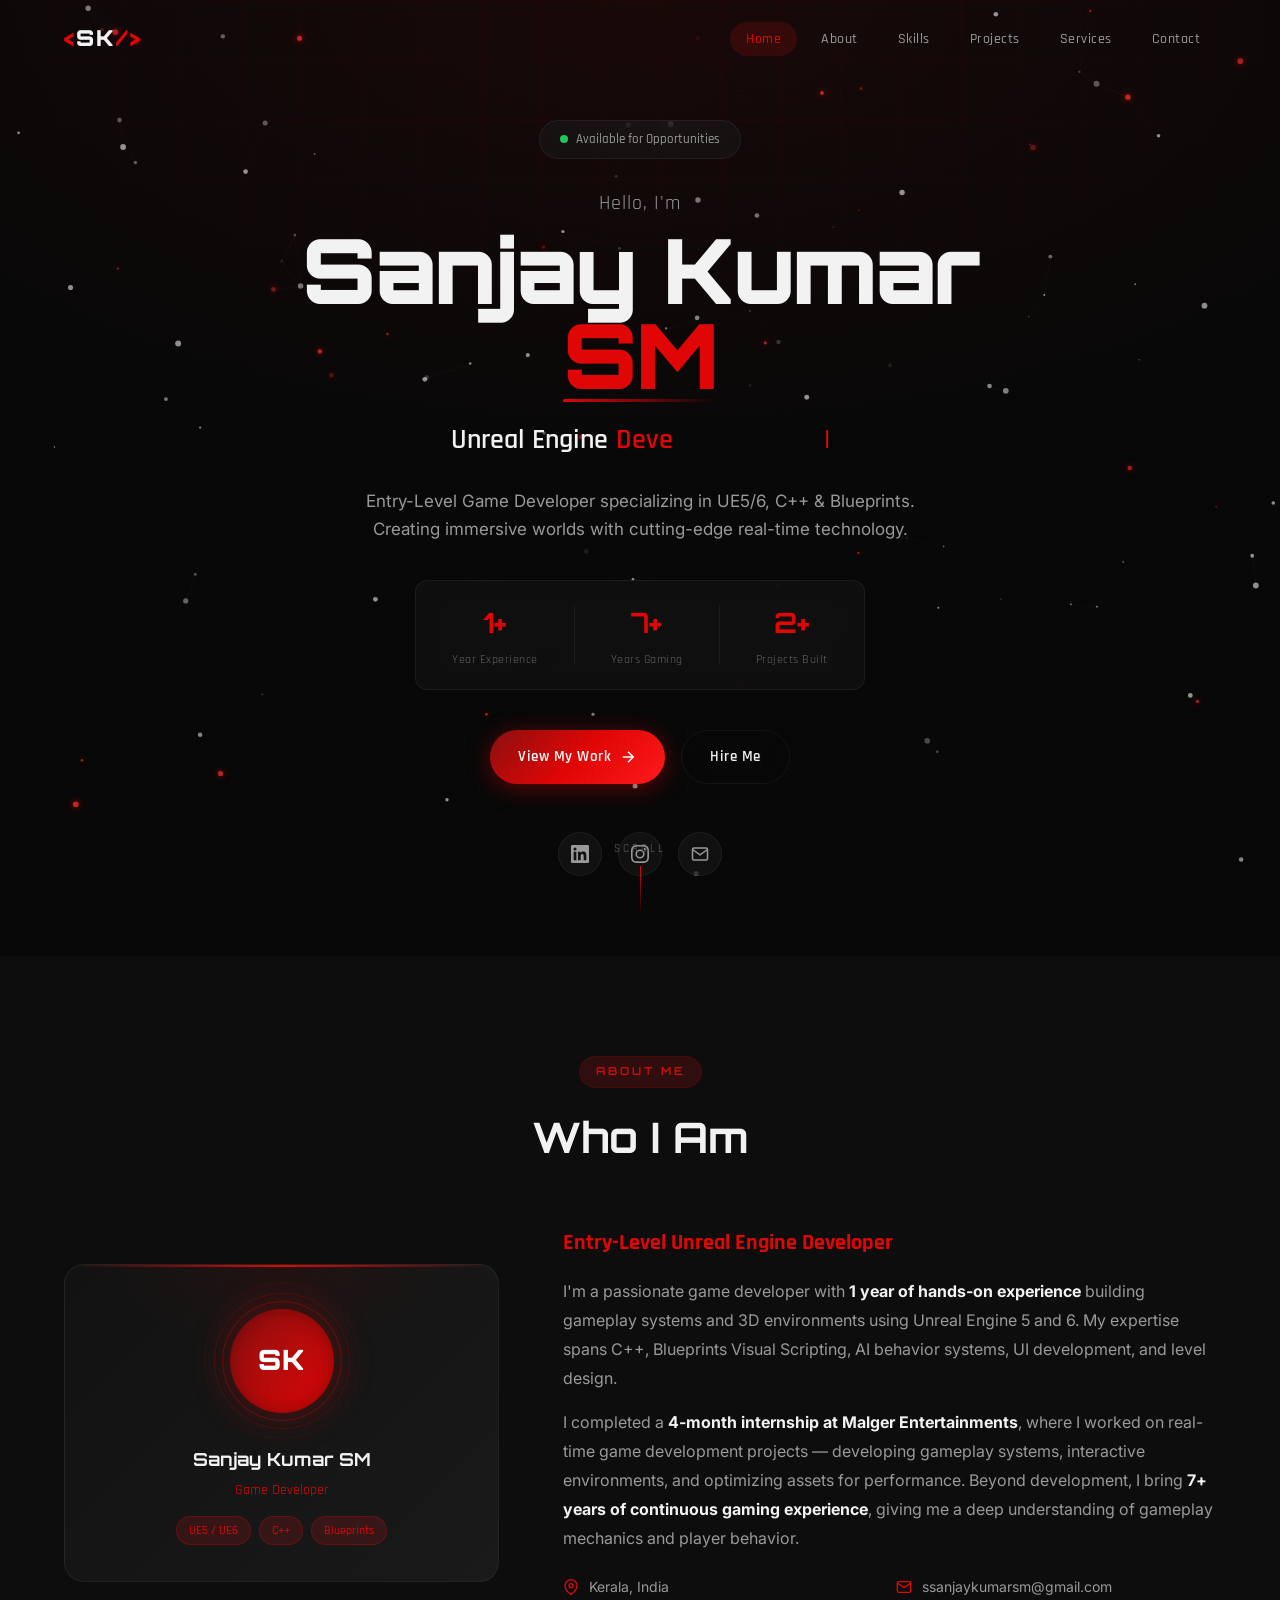
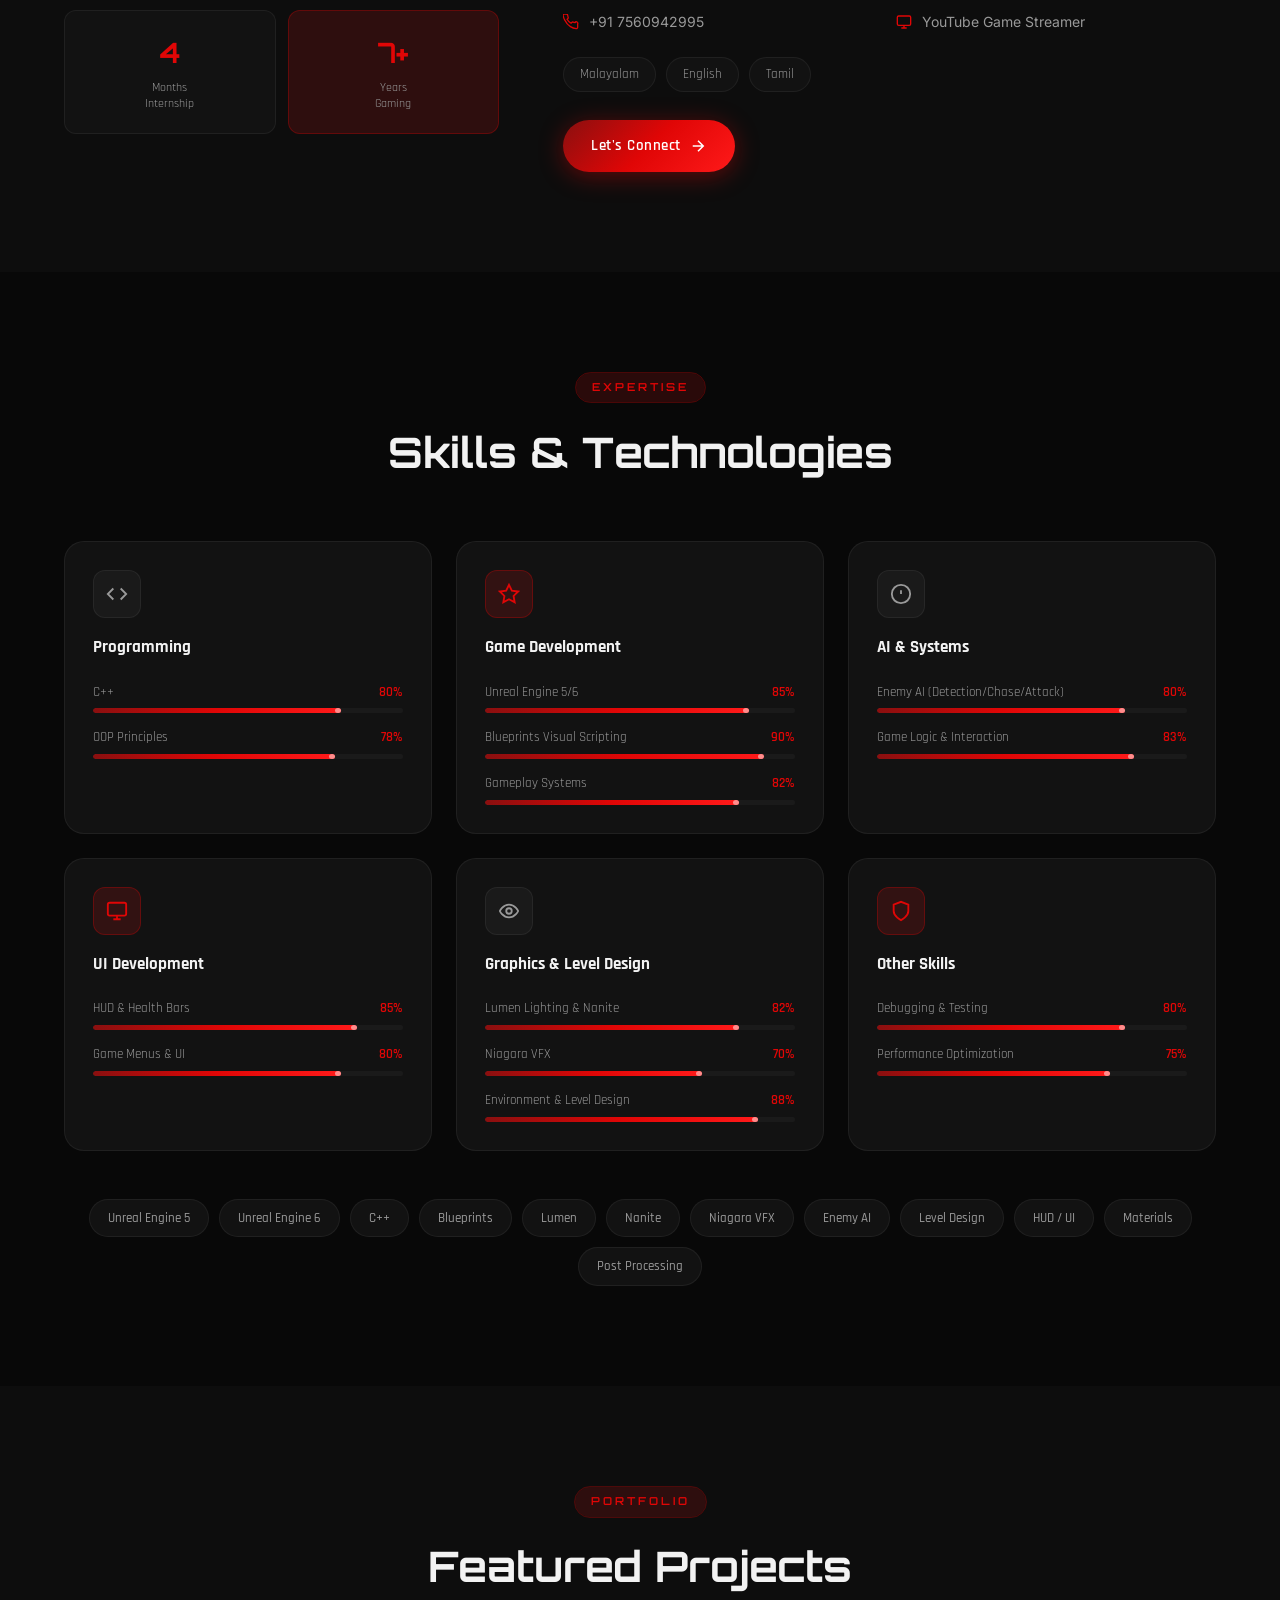
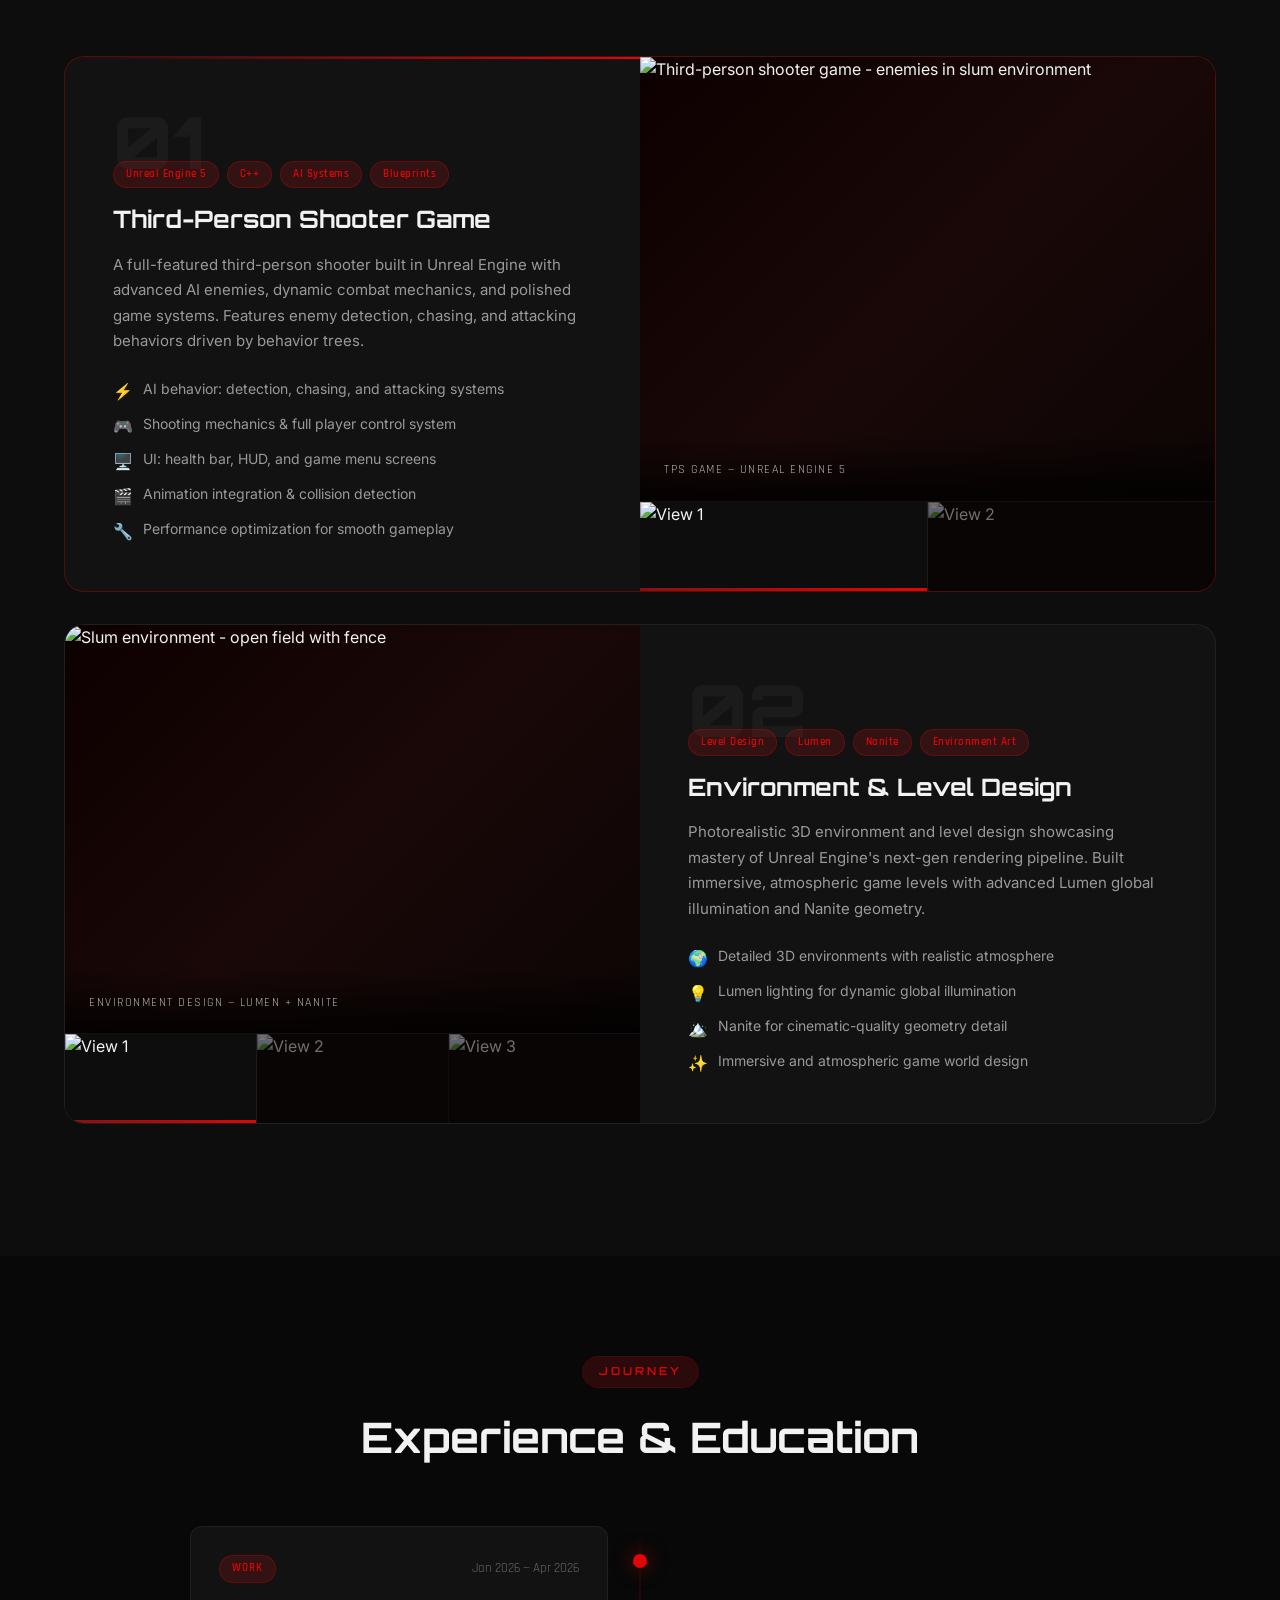
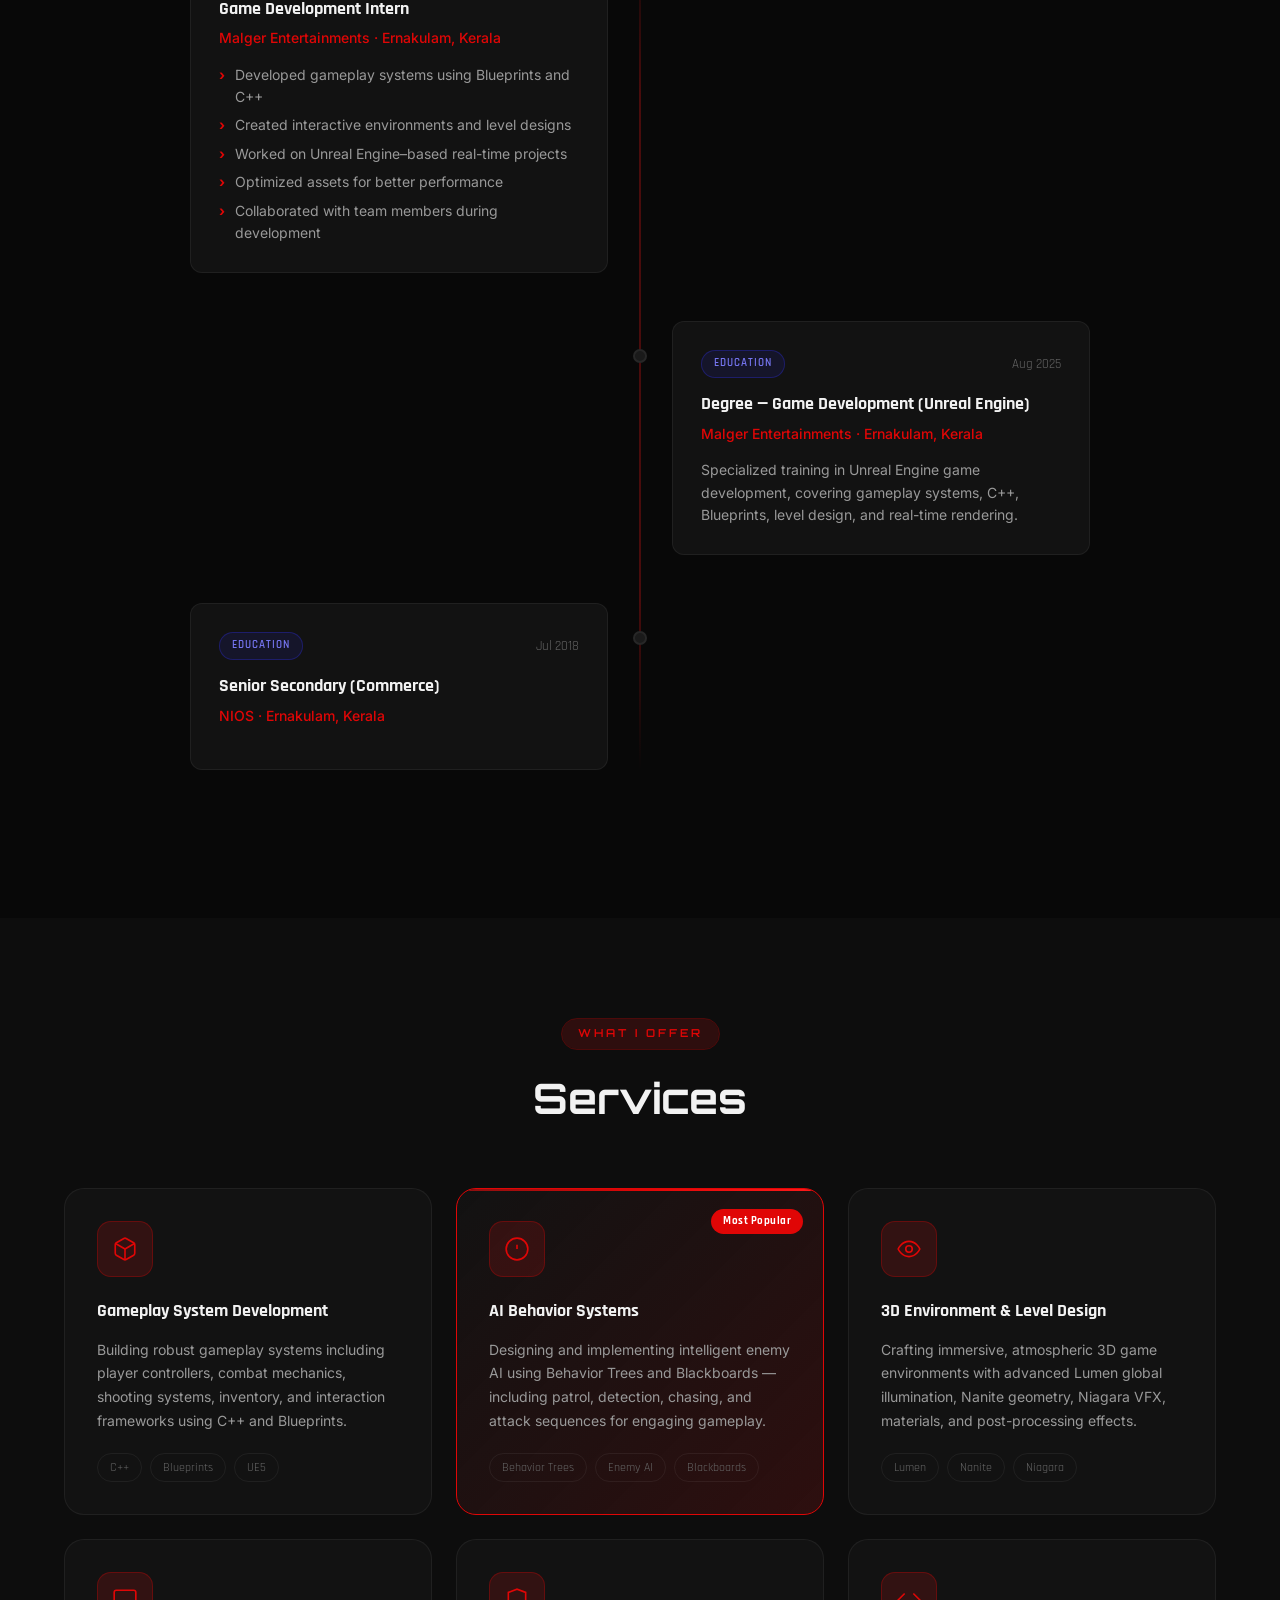
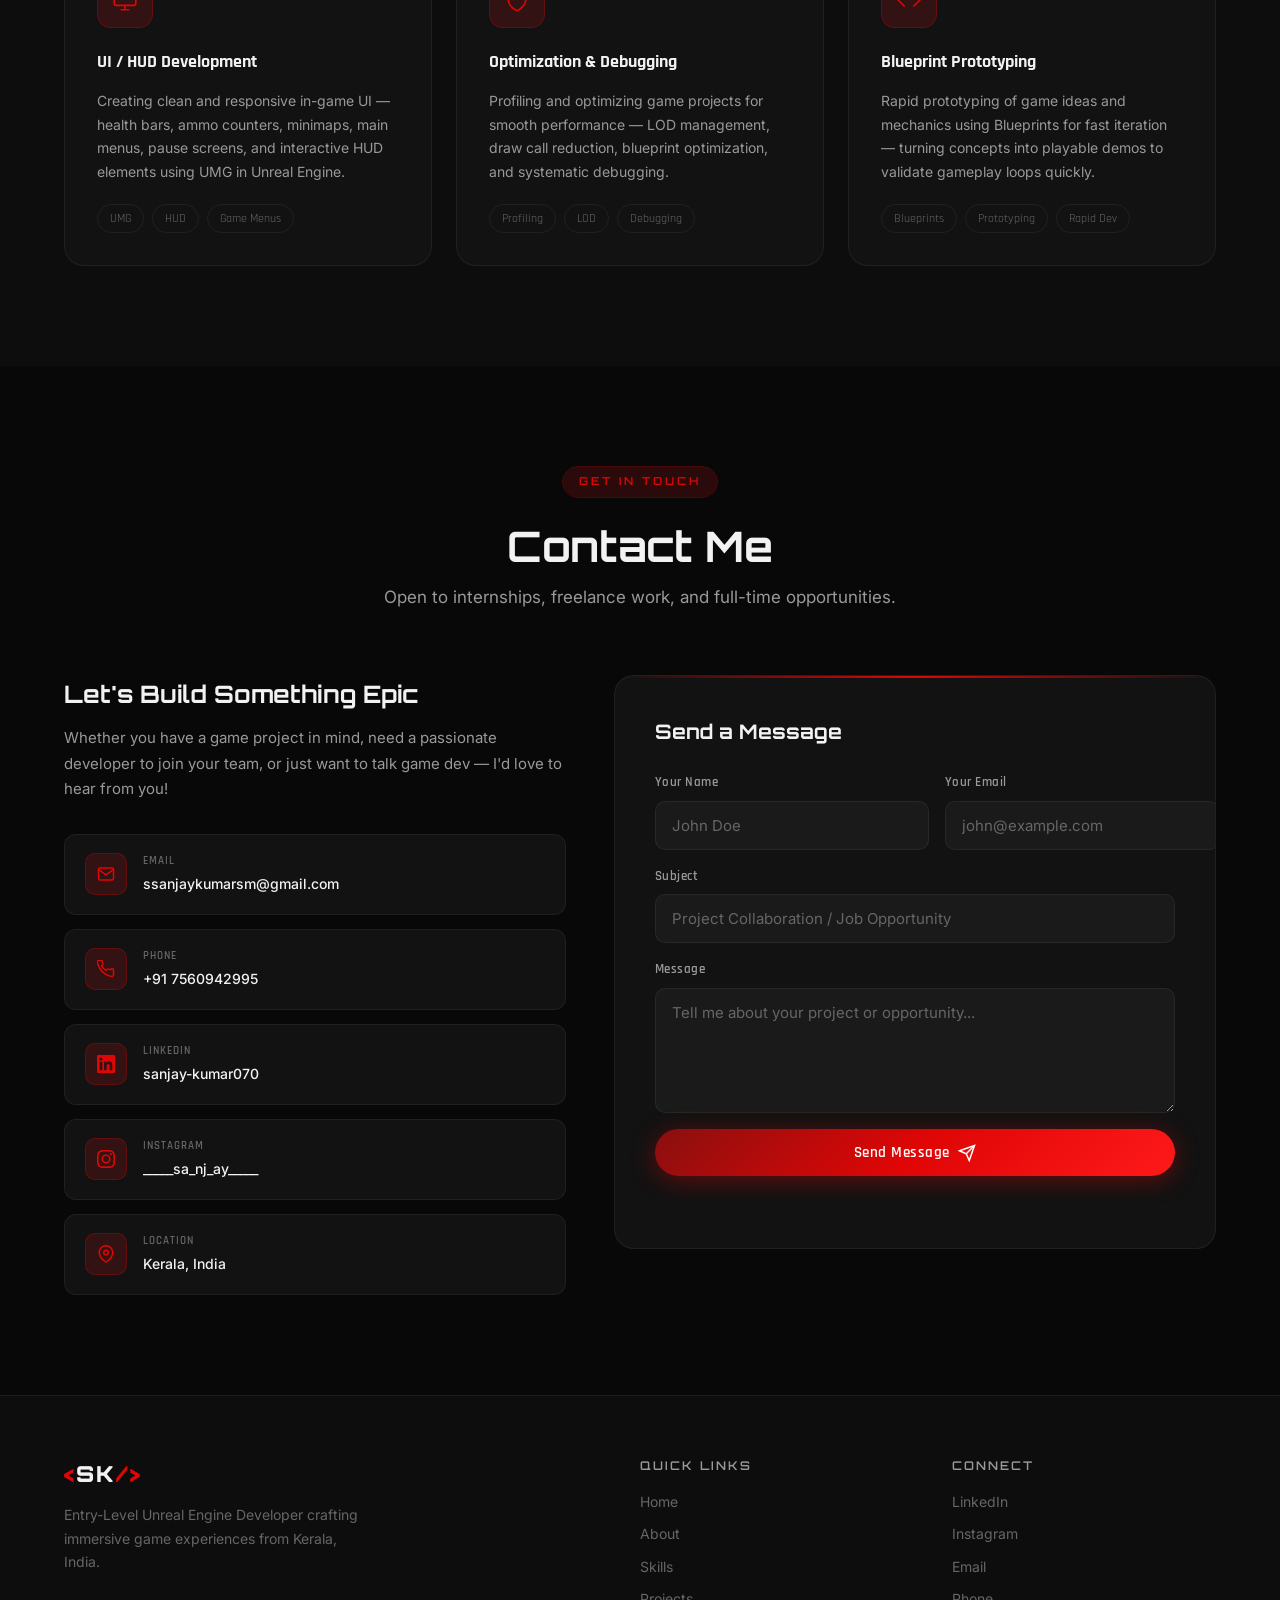
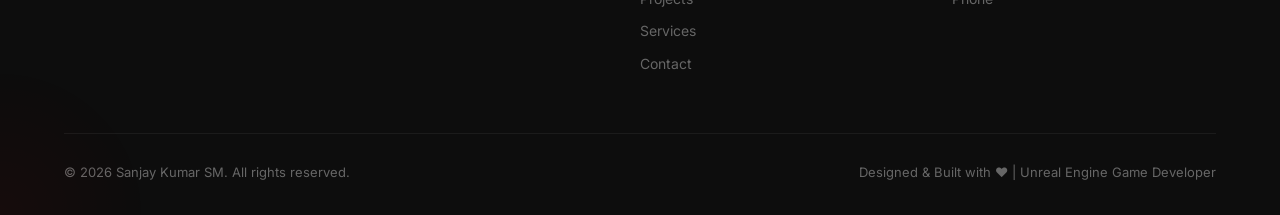
==== commit 8f097812: "Add files via upload" ====
--- a/index.html
+++ b/index.html
@@ -1,427 +1,802 @@
-<!DOCTYPE html>
-<html lang="en">
-<head>
-    <meta charset="UTF-8">
-    <meta name="viewport" content="width=device-width, initial-scale=1.0">
-    <title>Sanjay Kumar S M - Unreal Developer & Content Creator</title>
-    <style>
-        /* Modern Portfolio Black & Neon Red Theme */
-        :root {
-            --bg-dark: #050505;    /* Deep Black */
-            --bg-card: #141414;    /* Sleek Dark Grey for cards */
-            --text-main: #ffffff;  /* Pure White text */
-            --text-muted: #a0a0a0; /* Grey text for paragraphs */
-            --primary: #ff003c;    /* Cyberpunk Neon Red */
-            --accent: #ff4d4d;     /* Lighter Red for gradients */
-            --youtube-red: #ff0000;
-            --transition: all 0.3s ease;
-        }
-
-        /* Base Setup with full-page centering */
-        * {
-            margin: 0;
-            padding: 0;
-            box-sizing: border-box;
-            font-family: 'Segoe UI', Tahoma, Geneva, Verdana, sans-serif;
-            scroll-behavior: smooth;
-        }
-
-        body {
-            background-color: var(--bg-dark);
-            color: var(--text-main);
-            line-height: 1.6;
-            text-align: center;
-        }
-
-        /* Navigation */
-        nav {
-            position: fixed;
-            top: 0;
-            width: 100%;
-            background: rgba(5, 5, 5, 0.9); /* Darkened nav bar */
-            backdrop-filter: blur(10px);
-            padding: 1rem 5%;
-            display: flex;
-            justify-content: space-between;
-            align-items: center;
-            z-index: 1000;
-            border-bottom: 1px solid rgba(255, 0, 60, 0.2); /* Subtle red border */
-        }
-
-        .logo {
-            font-size: 1.5rem;
-            font-weight: bold;
-            color: var(--primary);
-            text-decoration: none;
-            text-shadow: 0 0 10px rgba(255, 0, 60, 0.5); /* Neon glow effect */
-        }
-
-        .nav-links {
-            display: flex;
-            gap: 2rem;
-            list-style: none;
-        }
-
-        .nav-links a {
-            color: var(--text-main);
-            text-decoration: none;
-            transition: var(--transition);
-            font-weight: 500;
-        }
-
-        .nav-links a:hover {
-            color: var(--primary);
-            text-shadow: 0 0 8px rgba(255, 0, 60, 0.6); /* Neon hover glow */
-        }
-
-        /* Sections General */
-        section {
-            padding: 100px 5% 60px;
-            min-height: 100vh;
-            display: flex;
-            flex-direction: column;
-            justify-content: center;
-            align-items: center;
-        }
-
-        h2 {
-            font-size: 2.5rem;
-            margin-bottom: 2rem;
-            color: var(--text-main);
-            border-bottom: 2px solid var(--primary);
-            display: inline-block;
-            padding-bottom: 0.5rem;
-            text-shadow: 0 0 5px rgba(255, 255, 255, 0.1);
-        }
-
-        p {
-            max-width: 800px;
-            margin-bottom: 1.5rem;
-            color: var(--text-muted);
-        }
-
-        /* Hero Section */
-        #hero {
-            background: radial-gradient(circle at top right, var(--bg-card), var(--bg-dark));
-        }
-
-        .hero-title {
-            font-size: 4rem;
-            line-height: 1.1;
-            margin-bottom: 1rem;
-        }
-
-        .hero-subtitle {
-            font-size: 1.5rem;
-            color: var(--text-muted);
-            margin-bottom: 2rem;
-        }
-
-        /* Button Group */
-        .button-group {
-            display: flex;
-            gap: 1.5rem;
-            margin-top: 2rem;
-            justify-content: center;
-            flex-wrap: wrap;
-        }
-
-        .btn {
-            display: inline-block;
-            padding: 1rem 2rem;
-            background: linear-gradient(135deg, var(--primary), var(--accent));
-            color: white;
-            text-decoration: none;
-            border-radius: 8px;
-            font-weight: bold;
-            transition: var(--transition);
-            border: none;
-            cursor: pointer;
-            box-shadow: 0 4px 15px rgba(255, 0, 60, 0.2); /* Base glow */
-        }
-
-        .btn:hover {
-            transform: translateY(-3px);
-            box-shadow: 0 10px 25px rgba(255, 0, 60, 0.6); /* Strong neon glow on hover */
-        }
-
-        .btn-secondary {
-            background: transparent;
-            border: 2px solid var(--text-muted);
-            color: var(--text-main);
-            display: flex;
-            align-items: center;
-            justify-content: center;
-            box-shadow: none;
-        }
-
-        .btn-secondary:hover {
-            border-color: var(--primary);
-            color: var(--primary);
-            background: transparent;
-            box-shadow: 0 0 15px rgba(255, 0, 60, 0.3);
-        }
-
-        /* YouTube Button Style */
-        .btn-youtube {
-            background: var(--youtube-red);
-            color: white;
-            display: flex;
-            align-items: center;
-            justify-content: center;
-        }
-
-        .btn-youtube:hover {
-            background: #cc0000;
-            transform: translateY(-3px);
-            box-shadow: 0 10px 20px rgba(255, 0, 0, 0.5);
-        }
-
-        /* Skills Section */
-        .skills-container {
-            display: flex;
-            flex-wrap: wrap;
-            gap: 1rem;
-            justify-content: center;
-            max-width: 1000px;
-        }
-
-        .skill-tag {
-            background: var(--bg-card);
-            padding: 0.5rem 1.5rem;
-            border-radius: 20px;
-            border: 1px solid rgba(255, 0, 60, 0.3); /* Subtle red border */
-            color: var(--text-main);
-            font-weight: 500;
-            transition: var(--transition);
-        }
-        
-        .skill-tag:hover {
-            background: rgba(255, 0, 60, 0.1);
-            border-color: var(--primary);
-            box-shadow: 0 0 10px rgba(255, 0, 60, 0.4);
-        }
-
-        /* Projects Section */
-        .projects-grid {
-            display: grid;
-            grid-template-columns: repeat(auto-fit, minmax(300px, 1fr));
-            gap: 2rem;
-            width: 100%;
-            max-width: 1000px;
-            justify-content: center;
-        }
-
-        .project-card {
-            background: var(--bg-card);
-            border-radius: 12px;
-            padding: 2rem;
-            border: 1px solid rgba(255, 255, 255, 0.05);
-            transition: var(--transition);
-            text-align: left;
-        }
-
-        .project-card:hover {
-            transform: translateY(-5px);
-            border-color: var(--primary);
-            box-shadow: 0 10px 30px rgba(255, 0, 60, 0.2); /* Neon glow shadow */
-        }
-
-        .project-card h3 {
-            font-size: 1.5rem;
-            margin-bottom: 1rem;
-            color: var(--primary);
-        }
-
-        .project-card p {
-            color: var(--text-muted);
-            margin-bottom: 1.5rem;
-            margin-left: 0;
-            max-width: 100%;
-        }
-
-        .project-card ul {
-            list-style-position: inside;
-            color: var(--text-muted);
-        }
-
-        /* Contact Details Card & Profile Photo */
-        .profile-photo {
-            width: 150px;
-            height: 150px;
-            border-radius: 50%;
-            border: 4px solid var(--primary);
-            box-shadow: 0 0 20px rgba(255, 0, 60, 0.4); /* Glowing picture border */
-            overflow: hidden;
-            margin-bottom: 1.5rem;
-            background-color: var(--bg-card);
-            display: flex;
-            justify-content: center;
-            align-items: center;
-            color: var(--text-muted);
-            font-size: 0.9rem;
-        }
-
-        .profile-photo img {
-            width: 100%;
-            height: 100%;
-            object-fit: cover;
-            display: block;
-        }
-
-        .contact-card {
-            background: var(--bg-card);
-            padding: 2rem;
-            border-radius: 12px;
-            border: 1px solid rgba(255, 255, 255, 0.05);
-            width: 100%;
-            max-width: 600px;
-            margin-bottom: 2rem;
-            text-align: center;
-            display: flex;
-            flex-direction: column;
-            gap: 0.5rem;
-        }
-
-        .contact-item {
-            font-size: 1.1rem;
-            margin-bottom: 0.5rem;
-        }
-
-        .contact-item strong {
-            color: var(--primary);
-            margin-right: 0.5rem;
-        }
-
-        /* Footer */
-        footer {
-            text-align: center;
-            padding: 2rem;
-            background: var(--bg-card);
-            border-top: 1px solid rgba(255, 255, 255, 0.05);
-        }
-
-        /* Mobile Responsiveness */
-        @media (max-width: 768px) {
-            .hero-title { font-size: 2.5rem; }
-            .nav-links { display: none; }
-            .button-group { flex-direction: column; gap: 1rem; }
-        }
-    </style>
-</head>
-<body>
-
-    <nav>
-        <a href="#hero" class="logo">Sanjay Kumar S M</a>
-        <ul class="nav-links">
-            <li><a href="#hero">Home</a></li>
-            <li><a href="#about">About</a></li>
-            <li><a href="#projects">Projects</a></li>
-            <li><a href="#contact">Contact</a></li>
-        </ul>
-    </nav>
-
-    <main>
-        
-        <section id="hero">
-            <h1 class="hero-title">Hi, I'm SANJAY KUMAR S M</h1>
-            <h2 class="hero-subtitle">Unreal Developer & Content Creator</h2>
-            <p>
-                I specialize in building immersive, high-quality maps and environments in Unreal Engine. From initial blockouts and greyboxing to final lighting and set dressing, I create worlds that are engaging to explore and optimized for performance.
-            </p>
-            
-            <div class="button-group">
-                <a href="#projects" class="btn">View My Work</a>
-                <a href="Sanjay resume.pdf" class="btn btn-secondary" target="_blank">My Resume</a>
-            </div>
-        </section>
-
-        <section id="about">
-            <h2>Technical Skills</h2>
-            <p>
-                With a strong focus on level design and environment art, I bring game worlds to life. I understand how to balance visual fidelity with gameplay flow, ensuring every map I create serves the player experience. 
-            </p>
-            <p>
-                <strong>Beyond development, I am a professional gamer and content creator streaming on YouTube.</strong> Playing and analyzing a wide variety of games gives me a unique, player-first perspective when designing levels.
-            </p>
-            <div class="skills-container">
-                <span class="skill-tag">Unreal Engine 5</span>
-                <span class="skill-tag">Cinematics</span>
-                <span class="skill-tag">Level Design</span>
-                <span class="skill-tag">Environment Art</span>
-                <span class="skill-tag">Lighting & Rendering</span>
-                <span class="skill-tag">Blueprints</span>
-                <span class="skill-tag">Content Creation</span>
-                <span class="skill-tag">Optimization</span>
-            </div>
-        </section>
-
-        <section id="projects">
-            <h2>Featured Projects</h2>
-            <div class="projects-grid">
-                
-                <div class="project-card">
-                    <h3>Third-Person Shooter</h3>
-                    <p><strong>Role: Unreal Developer & Level Designer</strong></p>
-                    <p>
-                        Designed and developed multiple combat maps for a fast-paced Third-Person Shooter. Collaborated with gameplay programmers to ensure environments supported core mechanics like cover and vertical movement.
-                    </p>
-                    <ul>
-                        <li>Built dynamic environments from blockout to final polish.</li>
-                        <li>Designed combat arenas to balance line-of-sight and strategic cover.</li>
-                        <li>Optimized lighting and asset placement to maintain steady framerates.</li>
-                    </ul>
-                </div>
-
-                <div class="project-card">
-                    <h3>Map Developer</h3>
-                    <p><strong>Role: Level Designer & Environment Artist</strong></p>
-                    <p>
-                        Developed various custom maps focusing on visual storytelling, atmospheric lighting, and seamless gameplay flow.
-                    </p>
-                    <ul>
-                        <li>Created dense, atmospheric environments utilizing Lumen for dynamic lighting.</li>
-                        <li>Integrated custom assets, materials, and established the overall visual mood.</li>
-                        <li>Iterated on level geometry based on playtesting and spatial constraints.</li>
-                    </ul>
-                </div>
-
-            </div>
-        </section>
-
-        <section id="contact" style="min-height: 50vh;">
-            <h2>Let's Connect</h2>
-            <p>
-                I'm currently looking for new opportunities in Unreal Engine development and level design. Whether you have a project in mind, want to collaborate, or just want to chat games, my inbox is always open!
-            </p>
-            
-            <div class="profile-photo">
-                <img src="sanjay.jpg.png" alt="Sanjay Kumar S M" />
-            </div>
-
-            <div class="contact-card">
-                <p class="contact-item"><strong>Name:</strong> SANJAY KUMAR S M</p>
-                <p class="contact-item"><strong>Email:</strong> ssanjaykumarsm@gmail.com</p>
-                <p class="contact-item"><strong>Phone:</strong> +91 7560942995</p>
-            </div>
-
-            <div class="button-group" style="margin-top: 0rem;">
-                <a href="mailto:ssanjaykumarsm@gmail.com" class="btn">Send an Email</a>
-                
-                <a href="https://www.youtube.com/c/EdGaRGAMING-007" class="btn btn-youtube" target="_blank">▶ YouTube</a>
-
-                <a href="https://www.linkedin.com/in/sanjay-kumar070/" target="_blank" class="btn btn-secondary">
-                    <img src="linkedin.png.png" alt="" style="height: 1.2rem; margin-right: 0.5rem; vertical-align: middle; border-radius: 2px;"/>
-                    LinkedIn
-                </a>
-            </div>
-        </section>
-
-    </main>
-
-    <footer>
-        <p>&copy; 2024 SANJAY KUMAR S M. Built with passion and code.</p>
-    </footer>
-
-</body>
-</html>
+<!DOCTYPE html>
+<html lang="en">
+<head>
+  <meta charset="UTF-8" />
+  <meta name="viewport" content="width=device-width, initial-scale=1.0" />
+  <meta name="description" content="Sanjay Kumar SM — Entry-Level Unreal Engine Game Developer from Kerala, India. Specializing in UE5/6, C++, Blueprints, AI systems, and 3D level design." />
+  <meta name="keywords" content="Unreal Engine Developer, Game Developer, UE5, C++, Blueprints, Kerala, India, Sanjay Kumar" />
+  <title>Sanjay Kumar SM | Unreal Engine Game Developer</title>
+  <link rel="preconnect" href="https://fonts.googleapis.com">
+  <link rel="preconnect" href="https://fonts.gstatic.com" crossorigin>
+  <link href="https://fonts.googleapis.com/css2?family=Orbitron:wght@400;600;700;900&family=Rajdhani:wght@300;400;500;600;700&family=Inter:wght@300;400;500;600&display=swap" rel="stylesheet">
+  <link rel="stylesheet" href="style.css" />
+</head>
+<body>
+
+  <!-- ===== NAVIGATION ===== -->
+  <nav class="navbar" id="navbar">
+    <div class="nav-container">
+      <a href="#home" class="nav-logo">
+        <span class="logo-bracket">&lt;</span>SK<span class="logo-bracket">/&gt;</span>
+      </a>
+      <ul class="nav-links" id="navLinks">
+        <li><a href="#home" class="nav-link active">Home</a></li>
+        <li><a href="#about" class="nav-link">About</a></li>
+        <li><a href="#skills" class="nav-link">Skills</a></li>
+        <li><a href="#projects" class="nav-link">Projects</a></li>
+        <li><a href="#services" class="nav-link">Services</a></li>
+        <li><a href="#contact" class="nav-link">Contact</a></li>
+      </ul>
+      <button class="hamburger" id="hamburger" aria-label="Menu">
+        <span></span><span></span><span></span>
+      </button>
+    </div>
+  </nav>
+
+  <!-- ===== HERO SECTION ===== -->
+  <section class="hero" id="home">
+    <canvas id="particleCanvas"></canvas>
+    <div class="hero-grid"></div>
+    <div class="hero-content">
+      <div class="hero-badge">
+        <span class="badge-dot"></span>
+        Available for Opportunities
+      </div>
+      <p class="hero-greeting">Hello, I'm</p>
+      <h1 class="hero-name">
+        Sanjay Kumar<br/>
+        <span class="hero-lastname">SM</span>
+      </h1>
+      <div class="hero-title-wrap">
+        <span class="hero-title-static">Unreal Engine</span>
+        <span class="hero-title-dynamic" id="dynamicText"></span>
+        <span class="hero-cursor">|</span>
+      </div>
+      <p class="hero-desc">
+        Entry-Level Game Developer specializing in UE5/6, C++ & Blueprints.<br />
+        Creating immersive worlds with cutting-edge real-time technology.
+      </p>
+      <div class="hero-stats">
+        <div class="stat-item">
+          <span class="stat-num">1+</span>
+          <span class="stat-label">Year Experience</span>
+        </div>
+        <div class="stat-divider"></div>
+        <div class="stat-item">
+          <span class="stat-num">7+</span>
+          <span class="stat-label">Years Gaming</span>
+        </div>
+        <div class="stat-divider"></div>
+        <div class="stat-item">
+          <span class="stat-num">2+</span>
+          <span class="stat-label">Projects Built</span>
+        </div>
+      </div>
+      <div class="hero-cta">
+        <a href="#projects" class="btn btn-primary" id="viewWorkBtn">
+          <span>View My Work</span>
+          <svg viewBox="0 0 24 24" fill="none" stroke="currentColor" stroke-width="2"><path d="M5 12h14M12 5l7 7-7 7"/></svg>
+        </a>
+        <a href="#contact" class="btn btn-outline" id="hireBtn">Hire Me</a>
+      </div>
+      <div class="hero-socials">
+        <a href="https://www.linkedin.com/in/sanjay-kumar070/" target="_blank" class="social-link" id="linkedinLink" aria-label="LinkedIn">
+          <svg viewBox="0 0 24 24" fill="currentColor"><path d="M20.447 20.452h-3.554v-5.569c0-1.328-.027-3.037-1.852-3.037-1.853 0-2.136 1.445-2.136 2.939v5.667H9.351V9h3.414v1.561h.046c.477-.9 1.637-1.85 3.37-1.85 3.601 0 4.267 2.37 4.267 5.455v6.286zM5.337 7.433a2.062 2.062 0 01-2.063-2.065 2.064 2.064 0 112.063 2.065zm1.782 13.019H3.555V9h3.564v11.452zM22.225 0H1.771C.792 0 0 .774 0 1.729v20.542C0 23.227.792 24 1.771 24h20.451C23.2 24 24 23.227 24 22.271V1.729C24 .774 23.2 0 22.222 0h.003z"/></svg>
+        </a>
+        <a href="https://www.instagram.com/_____sa_nj_ay_____/" target="_blank" class="social-link" id="instagramLink" aria-label="Instagram">
+          <svg viewBox="0 0 24 24" fill="currentColor"><path d="M12 2.163c3.204 0 3.584.012 4.85.07 3.252.148 4.771 1.691 4.919 4.919.058 1.265.069 1.645.069 4.849 0 3.205-.012 3.584-.069 4.849-.149 3.225-1.664 4.771-4.919 4.919-1.266.058-1.644.07-4.85.07-3.204 0-3.584-.012-4.849-.07-3.26-.149-4.771-1.699-4.919-4.92-.058-1.265-.07-1.644-.07-4.849 0-3.204.013-3.583.07-4.849.149-3.227 1.664-4.771 4.919-4.919 1.266-.057 1.645-.069 4.849-.069zM12 0C8.741 0 8.333.014 7.053.072 2.695.272.273 2.69.073 7.052.014 8.333 0 8.741 0 12c0 3.259.014 3.668.072 4.948.2 4.358 2.618 6.78 6.98 6.98C8.333 23.986 8.741 24 12 24c3.259 0 3.668-.014 4.948-.072 4.354-.2 6.782-2.618 6.979-6.98.059-1.28.073-1.689.073-4.948 0-3.259-.014-3.667-.072-4.947-.196-4.354-2.617-6.78-6.979-6.98C15.668.014 15.259 0 12 0zm0 5.838a6.162 6.162 0 100 12.324 6.162 6.162 0 000-12.324zM12 16a4 4 0 110-8 4 4 0 010 8zm6.406-11.845a1.44 1.44 0 100 2.881 1.44 1.44 0 000-2.881z"/></svg>
+        </a>
+        <a href="mailto:ssanjaykumarsm@gmail.com" class="social-link" id="emailLink" aria-label="Email">
+          <svg viewBox="0 0 24 24" fill="none" stroke="currentColor" stroke-width="2"><path d="M4 4h16c1.1 0 2 .9 2 2v12c0 1.1-.9 2-2 2H4c-1.1 0-2-.9-2-2V6c0-1.1.9-2 2-2z"/><polyline points="22,6 12,13 2,6"/></svg>
+        </a>
+      </div>
+    </div>
+    <div class="hero-scroll-indicator">
+      <span>Scroll</span>
+      <div class="scroll-line"></div>
+    </div>
+  </section>
+
+  <!-- ===== ABOUT SECTION ===== -->
+  <section class="about section" id="about">
+    <div class="container">
+      <div class="section-header">
+        <span class="section-tag">About Me</span>
+        <h2 class="section-title">Who I Am</h2>
+      </div>
+      <div class="about-grid">
+        <div class="about-visual">
+          <div class="about-card-3d">
+            <div class="card-inner">
+              <div class="avatar-container">
+                <div class="avatar-rings">
+                  <div class="ring ring-1"></div>
+                  <div class="ring ring-2"></div>
+                  <div class="ring ring-3"></div>
+                </div>
+                <div class="avatar-core">
+                  <span class="avatar-initials">SK</span>
+                </div>
+              </div>
+              <div class="about-card-info">
+                <h3>Sanjay Kumar SM</h3>
+                <p>Game Developer</p>
+                <div class="card-tags">
+                  <span>UE5 / UE6</span>
+                  <span>C++</span>
+                  <span>Blueprints</span>
+                </div>
+              </div>
+            </div>
+          </div>
+          <div class="exp-badges">
+            <div class="exp-badge">
+              <span class="exp-num">4</span>
+              <span class="exp-text">Months<br/>Internship</span>
+            </div>
+            <div class="exp-badge red">
+              <span class="exp-num">7+</span>
+              <span class="exp-text">Years<br/>Gaming</span>
+            </div>
+          </div>
+        </div>
+
+        <div class="about-content">
+          <h3 class="about-subtitle">Entry-Level Unreal Engine Developer</h3>
+          <p class="about-text">
+            I'm a passionate game developer with <strong>1 year of hands-on experience</strong> building gameplay systems 
+            and 3D environments using Unreal Engine 5 and 6. My expertise spans C++, Blueprints Visual Scripting, 
+            AI behavior systems, UI development, and level design.
+          </p>
+          <p class="about-text">
+            I completed a <strong>4-month internship at Malger Entertainments</strong>, where I worked on real-time 
+            game development projects — developing gameplay systems, interactive environments, and optimizing 
+            assets for performance. Beyond development, I bring <strong>7+ years of continuous gaming experience</strong>, 
+            giving me a deep understanding of gameplay mechanics and player behavior.
+          </p>
+
+          <div class="about-details">
+            <div class="detail-item">
+              <svg viewBox="0 0 24 24" fill="none" stroke="currentColor" stroke-width="2"><path d="M21 10c0 7-9 13-9 13s-9-6-9-13a9 9 0 0118 0z"/><circle cx="12" cy="10" r="3"/></svg>
+              <span>Kerala, India</span>
+            </div>
+            <div class="detail-item">
+              <svg viewBox="0 0 24 24" fill="none" stroke="currentColor" stroke-width="2"><path d="M4 4h16c1.1 0 2 .9 2 2v12c0 1.1-.9 2-2 2H4c-1.1 0-2-.9-2-2V6c0-1.1.9-2 2-2z"/><polyline points="22,6 12,13 2,6"/></svg>
+              <span>ssanjaykumarsm@gmail.com</span>
+            </div>
+            <div class="detail-item">
+              <svg viewBox="0 0 24 24" fill="none" stroke="currentColor" stroke-width="2"><path d="M22 16.92v3a2 2 0 01-2.18 2 19.79 19.79 0 01-8.63-3.07A19.5 19.5 0 013.07 9.81a19.79 19.79 0 01-3.07-8.64A2 2 0 012 .18h3a2 2 0 012 1.72c.127.96.361 1.903.7 2.81a2 2 0 01-.45 2.11L6.09 7.91a16 16 0 006 6l1.09-1.26a2 2 0 012.11-.45c.907.339 1.85.573 2.81.7A2 2 0 0122 14.92v2z"/></svg>
+              <span>+91 7560942995</span>
+            </div>
+            <div class="detail-item">
+              <svg viewBox="0 0 24 24" fill="none" stroke="currentColor" stroke-width="2"><rect x="2" y="3" width="20" height="14" rx="2"/><path d="M8 21h8M12 17v4"/></svg>
+              <span>YouTube Game Streamer</span>
+            </div>
+          </div>
+
+          <div class="about-langs">
+            <span class="lang-tag">Malayalam</span>
+            <span class="lang-tag">English</span>
+            <span class="lang-tag">Tamil</span>
+          </div>
+
+          <a href="#contact" class="btn btn-primary">
+            <span>Let's Connect</span>
+            <svg viewBox="0 0 24 24" fill="none" stroke="currentColor" stroke-width="2"><path d="M5 12h14M12 5l7 7-7 7"/></svg>
+          </a>
+        </div>
+      </div>
+    </div>
+  </section>
+
+  <!-- ===== SKILLS SECTION ===== -->
+  <section class="skills section" id="skills">
+    <div class="container">
+      <div class="section-header">
+        <span class="section-tag">Expertise</span>
+        <h2 class="section-title">Skills & Technologies</h2>
+      </div>
+
+      <div class="skills-grid">
+        <div class="skill-category" data-aos="fade-up">
+          <div class="skill-cat-icon">
+            <svg viewBox="0 0 24 24" fill="none" stroke="currentColor" stroke-width="2"><polyline points="16 18 22 12 16 6"/><polyline points="8 6 2 12 8 18"/></svg>
+          </div>
+          <h3>Programming</h3>
+          <div class="skill-bars">
+            <div class="skill-bar-item">
+              <div class="skill-bar-header">
+                <span>C++</span><span>80%</span>
+              </div>
+              <div class="skill-bar-track">
+                <div class="skill-bar-fill" data-width="80"></div>
+              </div>
+            </div>
+            <div class="skill-bar-item">
+              <div class="skill-bar-header">
+                <span>OOP Principles</span><span>78%</span>
+              </div>
+              <div class="skill-bar-track">
+                <div class="skill-bar-fill" data-width="78"></div>
+              </div>
+            </div>
+          </div>
+        </div>
+
+        <div class="skill-category" data-aos="fade-up" data-delay="100">
+          <div class="skill-cat-icon red">
+            <svg viewBox="0 0 24 24" fill="none" stroke="currentColor" stroke-width="2"><polygon points="12 2 15.09 8.26 22 9.27 17 14.14 18.18 21.02 12 17.77 5.82 21.02 7 14.14 2 9.27 8.91 8.26 12 2"/></svg>
+          </div>
+          <h3>Game Development</h3>
+          <div class="skill-bars">
+            <div class="skill-bar-item">
+              <div class="skill-bar-header">
+                <span>Unreal Engine 5/6</span><span>85%</span>
+              </div>
+              <div class="skill-bar-track">
+                <div class="skill-bar-fill" data-width="85"></div>
+              </div>
+            </div>
+            <div class="skill-bar-item">
+              <div class="skill-bar-header">
+                <span>Blueprints Visual Scripting</span><span>90%</span>
+              </div>
+              <div class="skill-bar-track">
+                <div class="skill-bar-fill" data-width="90"></div>
+              </div>
+            </div>
+            <div class="skill-bar-item">
+              <div class="skill-bar-header">
+                <span>Gameplay Systems</span><span>82%</span>
+              </div>
+              <div class="skill-bar-track">
+                <div class="skill-bar-fill" data-width="82"></div>
+              </div>
+            </div>
+          </div>
+        </div>
+
+        <div class="skill-category" data-aos="fade-up" data-delay="200">
+          <div class="skill-cat-icon">
+            <svg viewBox="0 0 24 24" fill="none" stroke="currentColor" stroke-width="2"><circle cx="12" cy="12" r="10"/><path d="M12 8v4M12 16h.01"/></svg>
+          </div>
+          <h3>AI & Systems</h3>
+          <div class="skill-bars">
+            <div class="skill-bar-item">
+              <div class="skill-bar-header">
+                <span>Enemy AI (Detection/Chase/Attack)</span><span>80%</span>
+              </div>
+              <div class="skill-bar-track">
+                <div class="skill-bar-fill" data-width="80"></div>
+              </div>
+            </div>
+            <div class="skill-bar-item">
+              <div class="skill-bar-header">
+                <span>Game Logic & Interaction</span><span>83%</span>
+              </div>
+              <div class="skill-bar-track">
+                <div class="skill-bar-fill" data-width="83"></div>
+              </div>
+            </div>
+          </div>
+        </div>
+
+        <div class="skill-category" data-aos="fade-up" data-delay="300">
+          <div class="skill-cat-icon red">
+            <svg viewBox="0 0 24 24" fill="none" stroke="currentColor" stroke-width="2"><rect x="2" y="3" width="20" height="14" rx="2"/><path d="M8 21h8M12 17v4"/></svg>
+          </div>
+          <h3>UI Development</h3>
+          <div class="skill-bars">
+            <div class="skill-bar-item">
+              <div class="skill-bar-header">
+                <span>HUD & Health Bars</span><span>85%</span>
+              </div>
+              <div class="skill-bar-track">
+                <div class="skill-bar-fill" data-width="85"></div>
+              </div>
+            </div>
+            <div class="skill-bar-item">
+              <div class="skill-bar-header">
+                <span>Game Menus & UI</span><span>80%</span>
+              </div>
+              <div class="skill-bar-track">
+                <div class="skill-bar-fill" data-width="80"></div>
+              </div>
+            </div>
+          </div>
+        </div>
+
+        <div class="skill-category" data-aos="fade-up" data-delay="400">
+          <div class="skill-cat-icon">
+            <svg viewBox="0 0 24 24" fill="none" stroke="currentColor" stroke-width="2"><path d="M2 12s3-7 10-7 10 7 10 7-3 7-10 7-10-7-10-7z"/><circle cx="12" cy="12" r="3"/></svg>
+          </div>
+          <h3>Graphics & Level Design</h3>
+          <div class="skill-bars">
+            <div class="skill-bar-item">
+              <div class="skill-bar-header">
+                <span>Lumen Lighting & Nanite</span><span>82%</span>
+              </div>
+              <div class="skill-bar-track">
+                <div class="skill-bar-fill" data-width="82"></div>
+              </div>
+            </div>
+            <div class="skill-bar-item">
+              <div class="skill-bar-header">
+                <span>Niagara VFX</span><span>70%</span>
+              </div>
+              <div class="skill-bar-track">
+                <div class="skill-bar-fill" data-width="70"></div>
+              </div>
+            </div>
+            <div class="skill-bar-item">
+              <div class="skill-bar-header">
+                <span>Environment & Level Design</span><span>88%</span>
+              </div>
+              <div class="skill-bar-track">
+                <div class="skill-bar-fill" data-width="88"></div>
+              </div>
+            </div>
+          </div>
+        </div>
+
+        <div class="skill-category" data-aos="fade-up" data-delay="500">
+          <div class="skill-cat-icon red">
+            <svg viewBox="0 0 24 24" fill="none" stroke="currentColor" stroke-width="2"><path d="M12 22s8-4 8-10V5l-8-3-8 3v7c0 6 8 10 8 10z"/></svg>
+          </div>
+          <h3>Other Skills</h3>
+          <div class="skill-bars">
+            <div class="skill-bar-item">
+              <div class="skill-bar-header">
+                <span>Debugging & Testing</span><span>80%</span>
+              </div>
+              <div class="skill-bar-track">
+                <div class="skill-bar-fill" data-width="80"></div>
+              </div>
+            </div>
+            <div class="skill-bar-item">
+              <div class="skill-bar-header">
+                <span>Performance Optimization</span><span>75%</span>
+              </div>
+              <div class="skill-bar-track">
+                <div class="skill-bar-fill" data-width="75"></div>
+              </div>
+            </div>
+          </div>
+        </div>
+      </div>
+
+      <!-- Tech Badges -->
+      <div class="tech-badges">
+        <span class="tech-badge">Unreal Engine 5</span>
+        <span class="tech-badge">Unreal Engine 6</span>
+        <span class="tech-badge">C++</span>
+        <span class="tech-badge">Blueprints</span>
+        <span class="tech-badge">Lumen</span>
+        <span class="tech-badge">Nanite</span>
+        <span class="tech-badge">Niagara VFX</span>
+        <span class="tech-badge">Enemy AI</span>
+        <span class="tech-badge">Level Design</span>
+        <span class="tech-badge">HUD / UI</span>
+        <span class="tech-badge">Materials</span>
+        <span class="tech-badge">Post Processing</span>
+      </div>
+    </div>
+  </section>
+
+  <!-- ===== PROJECTS SECTION ===== -->
+  <section class="projects section" id="projects">
+    <div class="container">
+      <div class="section-header">
+        <span class="section-tag">Portfolio</span>
+        <h2 class="section-title">Featured Projects</h2>
+      </div>
+
+      <!-- Project 1: Third Person Shooter -->
+      <div class="project-card featured" id="proj1">
+        <div class="project-content">
+          <div class="project-info">
+            <div class="project-number">01</div>
+            <div class="project-tags">
+              <span class="proj-tag">Unreal Engine 5</span>
+              <span class="proj-tag">C++</span>
+              <span class="proj-tag">AI Systems</span>
+              <span class="proj-tag">Blueprints</span>
+            </div>
+            <h3 class="project-title">Third-Person Shooter Game</h3>
+            <p class="project-desc">
+              A full-featured third-person shooter built in Unreal Engine with advanced AI enemies, 
+              dynamic combat mechanics, and polished game systems. Features enemy detection, chasing, 
+              and attacking behaviors driven by behavior trees.
+            </p>
+            <ul class="project-features">
+              <li>
+                <span class="feat-icon">⚡</span>
+                <span>AI behavior: detection, chasing, and attacking systems</span>
+              </li>
+              <li>
+                <span class="feat-icon">🎮</span>
+                <span>Shooting mechanics & full player control system</span>
+              </li>
+              <li>
+                <span class="feat-icon">🖥️</span>
+                <span>UI: health bar, HUD, and game menu screens</span>
+              </li>
+              <li>
+                <span class="feat-icon">🎬</span>
+                <span>Animation integration & collision detection</span>
+              </li>
+              <li>
+                <span class="feat-icon">🔧</span>
+                <span>Performance optimization for smooth gameplay</span>
+              </li>
+            </ul>
+          </div>
+          <div class="project-gallery" id="shooterGallery">
+            <div class="gallery-main">
+              <img src="images/screenshot4.jpg" alt="Third-person shooter game - enemies in slum environment" class="gallery-img active" id="galleryImg1" />
+              <img src="images/screenshot3.jpg" alt="Third-person shooter - player in slum village" class="gallery-img" id="galleryImg2" />
+              <div class="gallery-overlay">
+                <span class="gallery-label">TPS Game — Unreal Engine 5</span>
+              </div>
+            </div>
+            <div class="gallery-thumbs">
+              <div class="thumb active" onclick="switchGallery(0, 'shooterGallery')" id="thumb1">
+                <img src="images/screenshot4.jpg" alt="View 1" />
+              </div>
+              <div class="thumb" onclick="switchGallery(1, 'shooterGallery')" id="thumb2">
+                <img src="images/screenshot3.jpg" alt="View 2" />
+              </div>
+            </div>
+          </div>
+        </div>
+      </div>
+
+      <!-- Project 2: Environment Design -->
+      <div class="project-card" id="proj2">
+        <div class="project-content reverse">
+          <div class="project-info">
+            <div class="project-number">02</div>
+            <div class="project-tags">
+              <span class="proj-tag">Level Design</span>
+              <span class="proj-tag">Lumen</span>
+              <span class="proj-tag">Nanite</span>
+              <span class="proj-tag">Environment Art</span>
+            </div>
+            <h3 class="project-title">Environment & Level Design</h3>
+            <p class="project-desc">
+              Photorealistic 3D environment and level design showcasing mastery of Unreal Engine's 
+              next-gen rendering pipeline. Built immersive, atmospheric game levels with advanced 
+              Lumen global illumination and Nanite geometry.
+            </p>
+            <ul class="project-features">
+              <li>
+                <span class="feat-icon">🌍</span>
+                <span>Detailed 3D environments with realistic atmosphere</span>
+              </li>
+              <li>
+                <span class="feat-icon">💡</span>
+                <span>Lumen lighting for dynamic global illumination</span>
+              </li>
+              <li>
+                <span class="feat-icon">🏔️</span>
+                <span>Nanite for cinematic-quality geometry detail</span>
+              </li>
+              <li>
+                <span class="feat-icon">✨</span>
+                <span>Immersive and atmospheric game world design</span>
+              </li>
+            </ul>
+          </div>
+          <div class="project-gallery" id="envGallery">
+            <div class="gallery-main">
+              <img src="images/screenshot1.jpg" alt="Slum environment - open field with fence" class="gallery-img active" id="galleryImg3" />
+              <img src="images/screenshot2.jpg" alt="Slum environment - wooden buildings" class="gallery-img" id="galleryImg4" />
+              <img src="images/screenshot5.jpg" alt="Slum environment - rooftop view" class="gallery-img" id="galleryImg5" />
+              <div class="gallery-overlay">
+                <span class="gallery-label">Environment Design — Lumen + Nanite</span>
+              </div>
+            </div>
+            <div class="gallery-thumbs">
+              <div class="thumb active" onclick="switchGallery(0, 'envGallery')" id="thumb3">
+                <img src="images/screenshot1.jpg" alt="View 1" />
+              </div>
+              <div class="thumb" onclick="switchGallery(1, 'envGallery')" id="thumb4">
+                <img src="images/screenshot2.jpg" alt="View 2" />
+              </div>
+              <div class="thumb" onclick="switchGallery(2, 'envGallery')" id="thumb5">
+                <img src="images/screenshot5.jpg" alt="View 3" />
+              </div>
+            </div>
+          </div>
+        </div>
+      </div>
+    </div>
+  </section>
+
+  <!-- ===== EXPERIENCE SECTION ===== -->
+  <section class="experience section" id="experience">
+    <div class="container">
+      <div class="section-header">
+        <span class="section-tag">Journey</span>
+        <h2 class="section-title">Experience & Education</h2>
+      </div>
+      <div class="timeline">
+        <div class="timeline-line"></div>
+
+        <div class="timeline-item left">
+          <div class="timeline-dot red"></div>
+          <div class="timeline-card">
+            <div class="tl-header">
+              <span class="tl-badge work">Work</span>
+              <span class="tl-date">Jan 2026 — Apr 2026</span>
+            </div>
+            <h3 class="tl-title">Game Development Intern</h3>
+            <h4 class="tl-company">Malger Entertainments · Ernakulam, Kerala</h4>
+            <ul class="tl-points">
+              <li>Developed gameplay systems using Blueprints and C++</li>
+              <li>Created interactive environments and level designs</li>
+              <li>Worked on Unreal Engine–based real-time projects</li>
+              <li>Optimized assets for better performance</li>
+              <li>Collaborated with team members during development</li>
+            </ul>
+          </div>
+        </div>
+
+        <div class="timeline-item right">
+          <div class="timeline-dot"></div>
+          <div class="timeline-card">
+            <div class="tl-header">
+              <span class="tl-badge edu">Education</span>
+              <span class="tl-date">Aug 2025</span>
+            </div>
+            <h3 class="tl-title">Degree — Game Development (Unreal Engine)</h3>
+            <h4 class="tl-company">Malger Entertainments · Ernakulam, Kerala</h4>
+            <p class="tl-desc">Specialized training in Unreal Engine game development, covering gameplay systems, C++, Blueprints, level design, and real-time rendering.</p>
+          </div>
+        </div>
+
+        <div class="timeline-item left">
+          <div class="timeline-dot"></div>
+          <div class="timeline-card">
+            <div class="tl-header">
+              <span class="tl-badge edu">Education</span>
+              <span class="tl-date">Jul 2018</span>
+            </div>
+            <h3 class="tl-title">Senior Secondary (Commerce)</h3>
+            <h4 class="tl-company">NIOS · Ernakulam, Kerala</h4>
+          </div>
+        </div>
+      </div>
+    </div>
+  </section>
+
+  <!-- ===== SERVICES SECTION ===== -->
+  <section class="services section" id="services">
+    <div class="container">
+      <div class="section-header">
+        <span class="section-tag">What I Offer</span>
+        <h2 class="section-title">Services</h2>
+      </div>
+      <div class="services-grid">
+
+        <div class="service-card" id="svc1">
+          <div class="service-icon">
+            <svg viewBox="0 0 24 24" fill="none" stroke="currentColor" stroke-width="1.5">
+              <path d="M21 16V8a2 2 0 00-1-1.73l-7-4a2 2 0 00-2 0l-7 4A2 2 0 003 8v8a2 2 0 001 1.73l7 4a2 2 0 002 0l7-4A2 2 0 0021 16z"/>
+              <polyline points="3.27 6.96 12 12.01 20.73 6.96"/>
+              <line x1="12" y1="22.08" x2="12" y2="12"/>
+            </svg>
+          </div>
+          <h3>Gameplay System Development</h3>
+          <p>Building robust gameplay systems including player controllers, combat mechanics, shooting systems, inventory, and interaction frameworks using C++ and Blueprints.</p>
+          <div class="service-tags">
+            <span>C++</span><span>Blueprints</span><span>UE5</span>
+          </div>
+        </div>
+
+        <div class="service-card featured" id="svc2">
+          <div class="service-badge">Most Popular</div>
+          <div class="service-icon">
+            <svg viewBox="0 0 24 24" fill="none" stroke="currentColor" stroke-width="1.5">
+              <circle cx="12" cy="12" r="10"/>
+              <path d="M12 8v4M12 16h.01"/>
+            </svg>
+          </div>
+          <h3>AI Behavior Systems</h3>
+          <p>Designing and implementing intelligent enemy AI using Behavior Trees and Blackboards — including patrol, detection, chasing, and attack sequences for engaging gameplay.</p>
+          <div class="service-tags">
+            <span>Behavior Trees</span><span>Enemy AI</span><span>Blackboards</span>
+          </div>
+        </div>
+
+        <div class="service-card" id="svc3">
+          <div class="service-icon">
+            <svg viewBox="0 0 24 24" fill="none" stroke="currentColor" stroke-width="1.5">
+              <path d="M2 12s3-7 10-7 10 7 10 7-3 7-10 7-10-7-10-7z"/>
+              <circle cx="12" cy="12" r="3"/>
+            </svg>
+          </div>
+          <h3>3D Environment & Level Design</h3>
+          <p>Crafting immersive, atmospheric 3D game environments with advanced Lumen global illumination, Nanite geometry, Niagara VFX, materials, and post-processing effects.</p>
+          <div class="service-tags">
+            <span>Lumen</span><span>Nanite</span><span>Niagara</span>
+          </div>
+        </div>
+
+        <div class="service-card" id="svc4">
+          <div class="service-icon">
+            <svg viewBox="0 0 24 24" fill="none" stroke="currentColor" stroke-width="1.5">
+              <rect x="2" y="3" width="20" height="14" rx="2"/>
+              <path d="M8 21h8M12 17v4"/>
+            </svg>
+          </div>
+          <h3>UI / HUD Development</h3>
+          <p>Creating clean and responsive in-game UI — health bars, ammo counters, minimaps, main menus, pause screens, and interactive HUD elements using UMG in Unreal Engine.</p>
+          <div class="service-tags">
+            <span>UMG</span><span>HUD</span><span>Game Menus</span>
+          </div>
+        </div>
+
+        <div class="service-card" id="svc5">
+          <div class="service-icon">
+            <svg viewBox="0 0 24 24" fill="none" stroke="currentColor" stroke-width="1.5">
+              <path d="M12 22s8-4 8-10V5l-8-3-8 3v7c0 6 8 10 8 10z"/>
+            </svg>
+          </div>
+          <h3>Optimization & Debugging</h3>
+          <p>Profiling and optimizing game projects for smooth performance — LOD management, draw call reduction, blueprint optimization, and systematic debugging.</p>
+          <div class="service-tags">
+            <span>Profiling</span><span>LOD</span><span>Debugging</span>
+          </div>
+        </div>
+
+        <div class="service-card" id="svc6">
+          <div class="service-icon">
+            <svg viewBox="0 0 24 24" fill="none" stroke="currentColor" stroke-width="1.5">
+              <polyline points="16 18 22 12 16 6"/>
+              <polyline points="8 6 2 12 8 18"/>
+            </svg>
+          </div>
+          <h3>Blueprint Prototyping</h3>
+          <p>Rapid prototyping of game ideas and mechanics using Blueprints for fast iteration — turning concepts into playable demos to validate gameplay loops quickly.</p>
+          <div class="service-tags">
+            <span>Blueprints</span><span>Prototyping</span><span>Rapid Dev</span>
+          </div>
+        </div>
+
+      </div>
+    </div>
+  </section>
+
+  <!-- ===== CONTACT SECTION ===== -->
+  <section class="contact section" id="contact">
+    <div class="container">
+      <div class="section-header">
+        <span class="section-tag">Get In Touch</span>
+        <h2 class="section-title">Contact Me</h2>
+        <p class="section-sub">Open to internships, freelance work, and full-time opportunities.</p>
+      </div>
+
+      <div class="contact-grid">
+        <div class="contact-info">
+          <h3 class="contact-info-title">Let's Build Something Epic</h3>
+          <p class="contact-info-desc">Whether you have a game project in mind, need a passionate developer to join your team, or just want to talk game dev — I'd love to hear from you!</p>
+
+          <div class="contact-cards">
+            <a href="mailto:ssanjaykumarsm@gmail.com" class="contact-card" id="emailCard">
+              <div class="cc-icon">
+                <svg viewBox="0 0 24 24" fill="none" stroke="currentColor" stroke-width="2"><path d="M4 4h16c1.1 0 2 .9 2 2v12c0 1.1-.9 2-2 2H4c-1.1 0-2-.9-2-2V6c0-1.1.9-2 2-2z"/><polyline points="22,6 12,13 2,6"/></svg>
+              </div>
+              <div>
+                <span class="cc-label">Email</span>
+                <span class="cc-value">ssanjaykumarsm@gmail.com</span>
+              </div>
+            </a>
+            <a href="tel:+917560942995" class="contact-card" id="phoneCard">
+              <div class="cc-icon">
+                <svg viewBox="0 0 24 24" fill="none" stroke="currentColor" stroke-width="2"><path d="M22 16.92v3a2 2 0 01-2.18 2 19.79 19.79 0 01-8.63-3.07A19.5 19.5 0 013.07 9.81a19.79 19.79 0 01-3.07-8.64A2 2 0 012 .18h3a2 2 0 012 1.72c.127.96.361 1.903.7 2.81a2 2 0 01-.45 2.11L6.09 7.91a16 16 0 006 6l1.09-1.26a2 2 0 012.11-.45c.907.339 1.85.573 2.81.7A2 2 0 0122 14.92v2z"/></svg>
+              </div>
+              <div>
+                <span class="cc-label">Phone</span>
+                <span class="cc-value">+91 7560942995</span>
+              </div>
+            </a>
+            <a href="https://www.linkedin.com/in/sanjay-kumar070/" target="_blank" class="contact-card" id="linkedinCard">
+              <div class="cc-icon">
+                <svg viewBox="0 0 24 24" fill="currentColor"><path d="M20.447 20.452h-3.554v-5.569c0-1.328-.027-3.037-1.852-3.037-1.853 0-2.136 1.445-2.136 2.939v5.667H9.351V9h3.414v1.561h.046c.477-.9 1.637-1.85 3.37-1.85 3.601 0 4.267 2.37 4.267 5.455v6.286zM5.337 7.433a2.062 2.062 0 01-2.063-2.065 2.064 2.064 0 112.063 2.065zm1.782 13.019H3.555V9h3.564v11.452zM22.225 0H1.771C.792 0 0 .774 0 1.729v20.542C0 23.227.792 24 1.771 24h20.451C23.2 24 24 23.227 24 22.271V1.729C24 .774 23.2 0 22.222 0h.003z"/></svg>
+              </div>
+              <div>
+                <span class="cc-label">LinkedIn</span>
+                <span class="cc-value">sanjay-kumar070</span>
+              </div>
+            </a>
+            <a href="https://www.instagram.com/_____sa_nj_ay_____/" target="_blank" class="contact-card" id="instaCard">
+              <div class="cc-icon">
+                <svg viewBox="0 0 24 24" fill="currentColor"><path d="M12 2.163c3.204 0 3.584.012 4.85.07 3.252.148 4.771 1.691 4.919 4.919.058 1.265.069 1.645.069 4.849 0 3.205-.012 3.584-.069 4.849-.149 3.225-1.664 4.771-4.919 4.919-1.266.058-1.644.07-4.85.07-3.204 0-3.584-.012-4.849-.07-3.26-.149-4.771-1.699-4.919-4.92-.058-1.265-.07-1.644-.07-4.849 0-3.204.013-3.583.07-4.849.149-3.227 1.664-4.771 4.919-4.919 1.266-.057 1.645-.069 4.849-.069zM12 0C8.741 0 8.333.014 7.053.072 2.695.272.273 2.69.073 7.052.014 8.333 0 8.741 0 12c0 3.259.014 3.668.072 4.948.2 4.358 2.618 6.78 6.98 6.98C8.333 23.986 8.741 24 12 24c3.259 0 3.668-.014 4.948-.072 4.354-.2 6.782-2.618 6.979-6.98.059-1.28.073-1.689.073-4.948 0-3.259-.014-3.667-.072-4.947-.196-4.354-2.617-6.78-6.979-6.98C15.668.014 15.259 0 12 0zm0 5.838a6.162 6.162 0 100 12.324 6.162 6.162 0 000-12.324zM12 16a4 4 0 110-8 4 4 0 010 8zm6.406-11.845a1.44 1.44 0 100 2.881 1.44 1.44 0 000-2.881z"/></svg>
+              </div>
+              <div>
+                <span class="cc-label">Instagram</span>
+                <span class="cc-value">_____sa_nj_ay_____</span>
+              </div>
+            </a>
+            <div class="contact-card location-card" id="locationCard">
+              <div class="cc-icon">
+                <svg viewBox="0 0 24 24" fill="none" stroke="currentColor" stroke-width="2"><path d="M21 10c0 7-9 13-9 13s-9-6-9-13a9 9 0 0118 0z"/><circle cx="12" cy="10" r="3"/></svg>
+              </div>
+              <div>
+                <span class="cc-label">Location</span>
+                <span class="cc-value">Kerala, India</span>
+              </div>
+            </div>
+          </div>
+        </div>
+
+        <div class="contact-form-wrap">
+          <form class="contact-form" id="contactForm" onsubmit="handleSubmit(event)">
+            <h3>Send a Message</h3>
+            <div class="form-row">
+              <div class="form-group">
+                <label for="contactName">Your Name</label>
+                <input type="text" id="contactName" placeholder="John Doe" required />
+              </div>
+              <div class="form-group">
+                <label for="contactEmail">Your Email</label>
+                <input type="email" id="contactEmail" placeholder="john@example.com" required />
+              </div>
+            </div>
+            <div class="form-group">
+              <label for="contactSubject">Subject</label>
+              <input type="text" id="contactSubject" placeholder="Project Collaboration / Job Opportunity" required />
+            </div>
+            <div class="form-group">
+              <label for="contactMsg">Message</label>
+              <textarea id="contactMsg" rows="5" placeholder="Tell me about your project or opportunity..." required></textarea>
+            </div>
+            <button type="submit" class="btn btn-primary full-width" id="submitBtn">
+              <span>Send Message</span>
+              <svg viewBox="0 0 24 24" fill="none" stroke="currentColor" stroke-width="2"><line x1="22" y1="2" x2="11" y2="13"/><polygon points="22 2 15 22 11 13 2 9 22 2"/></svg>
+            </button>
+            <p class="form-note" id="formNote"></p>
+          </form>
+        </div>
+      </div>
+    </div>
+  </section>
+
+  <!-- ===== FOOTER ===== -->
+  <footer class="footer">
+    <div class="container">
+      <div class="footer-top">
+        <div class="footer-brand">
+          <span class="nav-logo">
+            <span class="logo-bracket">&lt;</span>SK<span class="logo-bracket">/&gt;</span>
+          </span>
+          <p>Entry-Level Unreal Engine Developer crafting immersive game experiences from Kerala, India.</p>
+        </div>
+        <div class="footer-links-col">
+          <h4>Quick Links</h4>
+          <a href="#home">Home</a>
+          <a href="#about">About</a>
+          <a href="#skills">Skills</a>
+          <a href="#projects">Projects</a>
+          <a href="#services">Services</a>
+          <a href="#contact">Contact</a>
+        </div>
+        <div class="footer-links-col">
+          <h4>Connect</h4>
+          <a href="https://www.linkedin.com/in/sanjay-kumar070/" target="_blank">LinkedIn</a>
+          <a href="https://www.instagram.com/_____sa_nj_ay_____/" target="_blank">Instagram</a>
+          <a href="mailto:ssanjaykumarsm@gmail.com">Email</a>
+          <a href="tel:+917560942995">Phone</a>
+        </div>
+      </div>
+      <div class="footer-bottom">
+        <p>© 2026 Sanjay Kumar SM. All rights reserved.</p>
+        <p>Designed & Built with ❤️ | Unreal Engine Game Developer</p>
+      </div>
+    </div>
+  </footer>
+
+  <script src="script.js"></script>
+</body>
+</html>
--- a/style.css
+++ b/style.css
@@ -0,0 +1,1426 @@
+/* =========================================
+   SANJAY KUMAR SM — PORTFOLIO CSS
+   Black & Red Premium Game Dev Theme
+   ========================================= */
+
+/* ── RESET & ROOT ── */
+*, *::before, *::after { margin: 0; padding: 0; box-sizing: border-box; }
+
+:root {
+  --red:        hsl(0, 95%, 45%);
+  --red-bright: hsl(0, 100%, 55%);
+  --red-glow:   hsl(0, 100%, 50%);
+  --red-dark:   hsl(0, 80%, 30%);
+  --red-muted:  hsla(0, 80%, 50%, 0.15);
+
+  --bg:         hsl(0, 0%, 3%);
+  --bg-2:       hsl(0, 0%, 5%);
+  --bg-3:       hsl(0, 0%, 8%);
+  --bg-card:    hsl(0, 0%, 7%);
+  --bg-card2:   hsl(0, 0%, 10%);
+
+  --border:     hsla(0, 0%, 100%, 0.06);
+  --border-red: hsla(0, 95%, 45%, 0.3);
+
+  --text:       hsl(0, 0%, 95%);
+  --text-muted: hsl(0, 0%, 60%);
+  --text-dim:   hsl(0, 0%, 40%);
+
+  --font-display: 'Orbitron', monospace;
+  --font-ui:      'Rajdhani', sans-serif;
+  --font-body:    'Inter', sans-serif;
+
+  --radius:    12px;
+  --radius-lg: 20px;
+  --shadow-red: 0 0 40px hsla(0, 100%, 50%, 0.15);
+  --transition: all 0.3s cubic-bezier(0.4, 0, 0.2, 1);
+}
+
+html { scroll-behavior: smooth; }
+
+body {
+  background: var(--bg);
+  color: var(--text);
+  font-family: var(--font-body);
+  font-size: 16px;
+  line-height: 1.6;
+  overflow-x: hidden;
+}
+
+/* ── SCROLLBAR ── */
+::-webkit-scrollbar { width: 6px; }
+::-webkit-scrollbar-track { background: var(--bg); }
+::-webkit-scrollbar-thumb { background: var(--red-dark); border-radius: 3px; }
+::-webkit-scrollbar-thumb:hover { background: var(--red); }
+
+/* ── SELECTION ── */
+::selection { background: var(--red); color: #fff; }
+
+/* ── UTILITY ── */
+.container { max-width: 1200px; margin: 0 auto; padding: 0 24px; }
+
+.section { padding: 100px 0; position: relative; }
+
+.section-header { text-align: center; margin-bottom: 64px; }
+.section-tag {
+  display: inline-block;
+  font-family: var(--font-display);
+  font-size: 11px;
+  font-weight: 600;
+  letter-spacing: 3px;
+  text-transform: uppercase;
+  color: var(--red);
+  border: 1px solid var(--border-red);
+  padding: 6px 16px;
+  border-radius: 50px;
+  margin-bottom: 16px;
+  position: relative;
+  overflow: hidden;
+}
+.section-tag::before {
+  content: '';
+  position: absolute;
+  inset: 0;
+  background: var(--red-muted);
+  z-index: -1;
+}
+.section-title {
+  font-family: var(--font-display);
+  font-size: clamp(28px, 4vw, 42px);
+  font-weight: 700;
+  color: var(--text);
+  line-height: 1.2;
+}
+.section-title span { color: var(--red); }
+.section-sub { color: var(--text-muted); margin-top: 12px; font-size: 17px; }
+
+/* ── BUTTONS ── */
+.btn {
+  display: inline-flex;
+  align-items: center;
+  gap: 8px;
+  padding: 14px 28px;
+  border-radius: 50px;
+  font-family: var(--font-ui);
+  font-size: 15px;
+  font-weight: 600;
+  letter-spacing: 0.5px;
+  text-decoration: none;
+  cursor: pointer;
+  border: none;
+  transition: var(--transition);
+  position: relative;
+  overflow: hidden;
+}
+.btn svg { width: 18px; height: 18px; transition: transform 0.3s; }
+.btn:hover svg { transform: translateX(4px); }
+
+.btn-primary {
+  background: linear-gradient(135deg, var(--red-dark), var(--red), var(--red-bright));
+  color: #fff;
+  box-shadow: 0 4px 24px hsla(0, 100%, 50%, 0.35);
+}
+.btn-primary::before {
+  content: '';
+  position: absolute;
+  inset: 0;
+  background: linear-gradient(135deg, var(--red-bright), var(--red-dark));
+  opacity: 0;
+  transition: opacity 0.3s;
+}
+.btn-primary:hover::before { opacity: 1; }
+.btn-primary:hover { box-shadow: 0 8px 40px hsla(0, 100%, 50%, 0.5); transform: translateY(-2px); }
+.btn-primary span { position: relative; z-index: 1; }
+
+.btn-outline {
+  background: transparent;
+  color: var(--text);
+  border: 1px solid var(--border);
+  backdrop-filter: blur(10px);
+}
+.btn-outline:hover {
+  border-color: var(--red);
+  color: var(--red);
+  box-shadow: 0 0 20px var(--red-muted);
+  transform: translateY(-2px);
+}
+
+.btn.full-width { width: 100%; justify-content: center; }
+
+/* ========================================
+   NAVBAR
+   ======================================== */
+.navbar {
+  position: fixed;
+  top: 0;
+  left: 0;
+  right: 0;
+  z-index: 1000;
+  padding: 20px 0;
+  transition: var(--transition);
+}
+.navbar.scrolled {
+  background: hsla(0, 0%, 3%, 0.95);
+  backdrop-filter: blur(20px);
+  padding: 12px 0;
+  border-bottom: 1px solid var(--border);
+  box-shadow: 0 4px 32px hsla(0, 0%, 0%, 0.5);
+}
+.nav-container {
+  max-width: 1200px;
+  margin: 0 auto;
+  padding: 0 24px;
+  display: flex;
+  align-items: center;
+  justify-content: space-between;
+}
+.nav-logo {
+  font-family: var(--font-display);
+  font-size: 22px;
+  font-weight: 900;
+  color: var(--text);
+  text-decoration: none;
+  letter-spacing: 2px;
+}
+.logo-bracket { color: var(--red); }
+.nav-links { display: flex; list-style: none; gap: 8px; }
+.nav-link {
+  font-family: var(--font-ui);
+  font-size: 14px;
+  font-weight: 500;
+  color: var(--text-muted);
+  text-decoration: none;
+  padding: 8px 16px;
+  border-radius: 50px;
+  transition: var(--transition);
+  letter-spacing: 0.5px;
+}
+.nav-link:hover, .nav-link.active { color: var(--text); background: var(--red-muted); }
+.nav-link.active { color: var(--red); }
+
+.hamburger {
+  display: none;
+  flex-direction: column;
+  gap: 5px;
+  background: none;
+  border: none;
+  cursor: pointer;
+  padding: 8px;
+}
+.hamburger span {
+  display: block;
+  width: 24px;
+  height: 2px;
+  background: var(--text);
+  border-radius: 2px;
+  transition: var(--transition);
+}
+.hamburger.open span:nth-child(1) { transform: translateY(7px) rotate(45deg); }
+.hamburger.open span:nth-child(2) { opacity: 0; }
+.hamburger.open span:nth-child(3) { transform: translateY(-7px) rotate(-45deg); }
+
+/* ========================================
+   HERO SECTION
+   ======================================== */
+.hero {
+  position: relative;
+  min-height: 100vh;
+  display: flex;
+  align-items: center;
+  justify-content: center;
+  overflow: hidden;
+  background: radial-gradient(ellipse 120% 80% at 50% 0%, hsla(0, 70%, 15%, 0.3) 0%, var(--bg) 60%);
+}
+
+#particleCanvas {
+  position: absolute;
+  inset: 0;
+  pointer-events: none;
+  z-index: 0;
+}
+
+.hero-grid {
+  position: absolute;
+  inset: 0;
+  background-image:
+    linear-gradient(hsla(0, 100%, 50%, 0.04) 1px, transparent 1px),
+    linear-gradient(90deg, hsla(0, 100%, 50%, 0.04) 1px, transparent 1px);
+  background-size: 60px 60px;
+  z-index: 0;
+  mask-image: radial-gradient(ellipse 80% 60% at 50% 0%, black 30%, transparent 80%);
+}
+
+.hero-content {
+  position: relative;
+  z-index: 1;
+  text-align: center;
+  max-width: 900px;
+  padding: 120px 24px 80px;
+}
+
+.hero-badge {
+  display: inline-flex;
+  align-items: center;
+  gap: 8px;
+  font-family: var(--font-ui);
+  font-size: 13px;
+  font-weight: 500;
+  color: var(--text-muted);
+  border: 1px solid var(--border);
+  padding: 8px 20px;
+  border-radius: 50px;
+  margin-bottom: 28px;
+  backdrop-filter: blur(10px);
+  background: hsla(0, 0%, 10%, 0.5);
+}
+.badge-dot {
+  width: 8px;
+  height: 8px;
+  background: #22c55e;
+  border-radius: 50%;
+  animation: pulse-dot 2s infinite;
+}
+@keyframes pulse-dot {
+  0%, 100% { box-shadow: 0 0 0 0 hsla(142, 76%, 36%, 0.5); }
+  50% { box-shadow: 0 0 0 6px hsla(142, 76%, 36%, 0); }
+}
+
+.hero-greeting {
+  font-family: var(--font-ui);
+  font-size: 20px;
+  font-weight: 400;
+  color: var(--text-muted);
+  margin-bottom: 8px;
+  letter-spacing: 1px;
+}
+
+.hero-name {
+  font-family: var(--font-display);
+  font-size: clamp(48px, 8vw, 90px);
+  font-weight: 900;
+  line-height: 0.95;
+  color: var(--text);
+  margin-bottom: 8px;
+  letter-spacing: -2px;
+}
+.hero-lastname {
+  color: var(--red);
+  display: inline-block;
+  position: relative;
+}
+.hero-lastname::after {
+  content: '';
+  position: absolute;
+  bottom: -4px;
+  left: 0;
+  right: 0;
+  height: 3px;
+  background: linear-gradient(90deg, var(--red), transparent);
+  border-radius: 2px;
+}
+
+.hero-title-wrap {
+  display: flex;
+  align-items: center;
+  justify-content: center;
+  gap: 8px;
+  margin: 20px 0 24px;
+  font-family: var(--font-ui);
+  font-size: clamp(18px, 3vw, 28px);
+  font-weight: 600;
+  color: var(--text-muted);
+}
+.hero-title-static { color: var(--text); }
+.hero-title-dynamic { color: var(--red); min-width: 200px; text-align: left; }
+.hero-cursor {
+  color: var(--red);
+  animation: blink 1s step-end infinite;
+}
+@keyframes blink { 0%, 100% { opacity: 1; } 50% { opacity: 0; } }
+
+.hero-desc {
+  font-size: 17px;
+  color: var(--text-muted);
+  max-width: 600px;
+  margin: 0 auto 36px;
+  line-height: 1.7;
+}
+
+.hero-stats {
+  display: flex;
+  align-items: center;
+  justify-content: center;
+  gap: 0;
+  margin-bottom: 40px;
+  border: 1px solid var(--border);
+  border-radius: var(--radius);
+  background: hsla(0, 0%, 8%, 0.6);
+  backdrop-filter: blur(10px);
+  overflow: hidden;
+  width: fit-content;
+  margin-left: auto;
+  margin-right: auto;
+}
+.stat-item {
+  padding: 20px 36px;
+  display: flex;
+  flex-direction: column;
+  align-items: center;
+  gap: 4px;
+}
+.stat-num {
+  font-family: var(--font-display);
+  font-size: 28px;
+  font-weight: 700;
+  color: var(--red);
+}
+.stat-label {
+  font-size: 12px;
+  color: var(--text-dim);
+  font-family: var(--font-ui);
+  letter-spacing: 0.5px;
+}
+.stat-divider { width: 1px; height: 60px; background: var(--border); }
+
+.hero-cta {
+  display: flex;
+  gap: 16px;
+  justify-content: center;
+  flex-wrap: wrap;
+  margin-bottom: 48px;
+}
+
+.hero-socials {
+  display: flex;
+  justify-content: center;
+  gap: 16px;
+}
+.social-link {
+  width: 44px;
+  height: 44px;
+  display: flex;
+  align-items: center;
+  justify-content: center;
+  border-radius: 50%;
+  border: 1px solid var(--border);
+  color: var(--text-muted);
+  transition: var(--transition);
+  background: hsla(0, 0%, 10%, 0.5);
+}
+.social-link svg { width: 18px; height: 18px; }
+.social-link:hover {
+  border-color: var(--red);
+  color: var(--red);
+  background: var(--red-muted);
+  transform: translateY(-3px);
+  box-shadow: 0 8px 24px var(--red-muted);
+}
+
+.hero-scroll-indicator {
+  position: absolute;
+  bottom: 40px;
+  left: 50%;
+  transform: translateX(-50%);
+  display: flex;
+  flex-direction: column;
+  align-items: center;
+  gap: 8px;
+  z-index: 1;
+}
+.hero-scroll-indicator span {
+  font-family: var(--font-ui);
+  font-size: 11px;
+  letter-spacing: 3px;
+  color: var(--text-dim);
+  text-transform: uppercase;
+}
+.scroll-line {
+  width: 1px;
+  height: 50px;
+  background: linear-gradient(to bottom, var(--red), transparent);
+  animation: scroll-anim 2s ease-in-out infinite;
+}
+@keyframes scroll-anim {
+  0% { height: 0; opacity: 0; }
+  50% { height: 50px; opacity: 1; }
+  100% { height: 50px; opacity: 0; }
+}
+
+/* ========================================
+   ABOUT SECTION
+   ======================================== */
+.about { background: var(--bg-2); }
+
+.about-grid {
+  display: grid;
+  grid-template-columns: 1fr 1.5fr;
+  gap: 64px;
+  align-items: center;
+}
+
+.about-visual { position: relative; }
+
+.about-card-3d {
+  perspective: 1000px;
+  margin-bottom: 28px;
+}
+.card-inner {
+  background: linear-gradient(135deg, var(--bg-card), var(--bg-card2));
+  border: 1px solid var(--border);
+  border-radius: var(--radius-lg);
+  padding: 36px;
+  display: flex;
+  flex-direction: column;
+  align-items: center;
+  gap: 24px;
+  transition: transform 0.5s ease;
+  transform-style: preserve-3d;
+  position: relative;
+  overflow: hidden;
+}
+.card-inner::before {
+  content: '';
+  position: absolute;
+  top: 0;
+  left: 0;
+  right: 0;
+  height: 2px;
+  background: linear-gradient(90deg, transparent, var(--red), transparent);
+}
+.card-inner::after {
+  content: '';
+  position: absolute;
+  inset: 0;
+  background: radial-gradient(ellipse 60% 40% at 50% 0%, hsla(0, 100%, 50%, 0.06), transparent 70%);
+  pointer-events: none;
+}
+.about-card-3d:hover .card-inner { transform: rotateY(-5deg) rotateX(3deg); }
+
+.avatar-container { position: relative; width: 120px; height: 120px; }
+.avatar-rings { position: absolute; inset: 0; }
+.ring {
+  position: absolute;
+  border-radius: 50%;
+  border: 1px solid;
+  animation: rotate-ring 8s linear infinite;
+}
+.ring-1 {
+  inset: 0;
+  border-color: hsla(0, 100%, 50%, 0.3);
+  animation-duration: 6s;
+}
+.ring-2 {
+  inset: -8px;
+  border-color: hsla(0, 100%, 50%, 0.15);
+  animation-duration: 10s;
+  animation-direction: reverse;
+}
+.ring-3 {
+  inset: -18px;
+  border-color: hsla(0, 100%, 50%, 0.07);
+  animation-duration: 14s;
+}
+@keyframes rotate-ring { to { transform: rotate(360deg); } }
+
+.avatar-core {
+  position: absolute;
+  inset: 8px;
+  border-radius: 50%;
+  background: linear-gradient(135deg, var(--red-dark), var(--red));
+  display: flex;
+  align-items: center;
+  justify-content: center;
+  box-shadow: 0 0 40px hsla(0, 100%, 50%, 0.3), inset 0 0 20px hsla(0, 0%, 0%, 0.3);
+}
+.avatar-initials {
+  font-family: var(--font-display);
+  font-size: 28px;
+  font-weight: 900;
+  color: #fff;
+  letter-spacing: 1px;
+}
+
+.about-card-info { text-align: center; }
+.about-card-info h3 {
+  font-family: var(--font-display);
+  font-size: 18px;
+  font-weight: 700;
+  color: var(--text);
+  margin-bottom: 6px;
+}
+.about-card-info p { color: var(--red); font-family: var(--font-ui); font-size: 14px; margin-bottom: 14px; }
+.card-tags { display: flex; gap: 8px; flex-wrap: wrap; justify-content: center; }
+.card-tags span {
+  background: var(--red-muted);
+  border: 1px solid var(--border-red);
+  color: var(--red);
+  font-size: 12px;
+  padding: 4px 12px;
+  border-radius: 50px;
+  font-family: var(--font-ui);
+  font-weight: 500;
+}
+
+.exp-badges { display: flex; gap: 12px; }
+.exp-badge {
+  flex: 1;
+  background: var(--bg-card);
+  border: 1px solid var(--border);
+  border-radius: var(--radius);
+  padding: 20px;
+  display: flex;
+  flex-direction: column;
+  align-items: center;
+  gap: 4px;
+  transition: var(--transition);
+}
+.exp-badge:hover { border-color: var(--border-red); }
+.exp-badge.red { border-color: var(--border-red); background: var(--red-muted); }
+.exp-num {
+  font-family: var(--font-display);
+  font-size: 28px;
+  font-weight: 700;
+  color: var(--red);
+}
+.exp-text {
+  font-family: var(--font-ui);
+  font-size: 12px;
+  color: var(--text-muted);
+  text-align: center;
+  line-height: 1.4;
+}
+
+.about-subtitle {
+  font-family: var(--font-ui);
+  font-size: 22px;
+  font-weight: 700;
+  color: var(--red);
+  margin-bottom: 16px;
+}
+.about-text {
+  color: var(--text-muted);
+  font-size: 16px;
+  line-height: 1.8;
+  margin-bottom: 16px;
+}
+.about-text strong { color: var(--text); }
+
+.about-details {
+  display: grid;
+  grid-template-columns: 1fr 1fr;
+  gap: 12px;
+  margin: 24px 0;
+}
+.detail-item {
+  display: flex;
+  align-items: center;
+  gap: 10px;
+  font-size: 14px;
+  color: var(--text-muted);
+}
+.detail-item svg { width: 16px; height: 16px; color: var(--red); flex-shrink: 0; }
+
+.about-langs { display: flex; gap: 10px; flex-wrap: wrap; margin-bottom: 28px; }
+.lang-tag {
+  background: var(--bg-card);
+  border: 1px solid var(--border);
+  color: var(--text-muted);
+  font-family: var(--font-ui);
+  font-size: 13px;
+  padding: 6px 16px;
+  border-radius: 50px;
+  transition: var(--transition);
+}
+.lang-tag:hover { border-color: var(--red); color: var(--red); }
+
+/* ========================================
+   SKILLS SECTION
+   ======================================== */
+.skills { background: var(--bg); }
+
+.skills-grid {
+  display: grid;
+  grid-template-columns: repeat(auto-fit, minmax(340px, 1fr));
+  gap: 24px;
+  margin-bottom: 48px;
+}
+
+.skill-category {
+  background: var(--bg-card);
+  border: 1px solid var(--border);
+  border-radius: var(--radius-lg);
+  padding: 28px;
+  transition: var(--transition);
+  position: relative;
+  overflow: hidden;
+}
+.skill-category::before {
+  content: '';
+  position: absolute;
+  top: 0;
+  left: 0;
+  right: 0;
+  height: 2px;
+  background: linear-gradient(90deg, transparent, var(--red-dark), transparent);
+  opacity: 0;
+  transition: opacity 0.3s;
+}
+.skill-category:hover { border-color: var(--border-red); transform: translateY(-4px); box-shadow: var(--shadow-red); }
+.skill-category:hover::before { opacity: 1; }
+
+.skill-cat-icon {
+  width: 48px;
+  height: 48px;
+  background: var(--bg-card2);
+  border: 1px solid var(--border);
+  border-radius: 12px;
+  display: flex;
+  align-items: center;
+  justify-content: center;
+  margin-bottom: 16px;
+  transition: var(--transition);
+}
+.skill-cat-icon.red { background: var(--red-muted); border-color: var(--border-red); }
+.skill-cat-icon.red svg { color: var(--red); }
+.skill-cat-icon svg { width: 22px; height: 22px; color: var(--text-muted); }
+.skill-category:hover .skill-cat-icon { background: var(--red-muted); border-color: var(--border-red); }
+.skill-category:hover .skill-cat-icon svg { color: var(--red); }
+
+.skill-category h3 {
+  font-family: var(--font-ui);
+  font-size: 17px;
+  font-weight: 700;
+  color: var(--text);
+  margin-bottom: 20px;
+}
+
+.skill-bars { display: flex; flex-direction: column; gap: 14px; }
+.skill-bar-item {}
+.skill-bar-header {
+  display: flex;
+  justify-content: space-between;
+  font-family: var(--font-ui);
+  font-size: 13px;
+  color: var(--text-muted);
+  margin-bottom: 6px;
+}
+.skill-bar-header span:last-child { color: var(--red); font-weight: 600; }
+.skill-bar-track {
+  height: 5px;
+  background: var(--bg-card2);
+  border-radius: 3px;
+  overflow: hidden;
+}
+.skill-bar-fill {
+  height: 100%;
+  width: 0;
+  background: linear-gradient(90deg, var(--red-dark), var(--red), var(--red-bright));
+  border-radius: 3px;
+  transition: width 1.5s cubic-bezier(0.4, 0, 0.2, 1);
+  position: relative;
+}
+.skill-bar-fill::after {
+  content: '';
+  position: absolute;
+  right: 0;
+  top: 0;
+  bottom: 0;
+  width: 6px;
+  background: #fff;
+  border-radius: 50%;
+  opacity: 0.5;
+}
+
+.tech-badges {
+  display: flex;
+  flex-wrap: wrap;
+  gap: 10px;
+  justify-content: center;
+}
+.tech-badge {
+  font-family: var(--font-ui);
+  font-size: 13px;
+  font-weight: 500;
+  color: var(--text-muted);
+  border: 1px solid var(--border);
+  padding: 8px 18px;
+  border-radius: 50px;
+  transition: var(--transition);
+  cursor: default;
+  background: var(--bg-card);
+}
+.tech-badge:hover {
+  border-color: var(--red);
+  color: var(--red);
+  background: var(--red-muted);
+  transform: translateY(-2px);
+}
+
+/* ========================================
+   PROJECTS SECTION
+   ======================================== */
+.projects { background: var(--bg-2); }
+
+.project-card {
+  background: var(--bg-card);
+  border: 1px solid var(--border);
+  border-radius: var(--radius-lg);
+  overflow: hidden;
+  margin-bottom: 32px;
+  transition: var(--transition);
+  position: relative;
+}
+.project-card::before {
+  content: '';
+  position: absolute;
+  top: 0;
+  left: 0;
+  right: 0;
+  height: 2px;
+  background: linear-gradient(90deg, transparent, var(--red), transparent);
+  opacity: 0;
+  transition: opacity 0.3s;
+}
+.project-card:hover { border-color: var(--border-red); box-shadow: var(--shadow-red); transform: translateY(-2px); }
+.project-card:hover::before { opacity: 1; }
+.project-card.featured { border-color: var(--border-red); }
+.project-card.featured::before { opacity: 1; }
+
+.project-content {
+  display: grid;
+  grid-template-columns: 1fr 1fr;
+  gap: 0;
+  min-height: 480px;
+}
+.project-content.reverse { direction: rtl; }
+.project-content.reverse > * { direction: ltr; }
+
+.project-info {
+  padding: 48px;
+  display: flex;
+  flex-direction: column;
+  justify-content: center;
+}
+.project-number {
+  font-family: var(--font-display);
+  font-size: 72px;
+  font-weight: 900;
+  color: hsla(0, 0%, 100%, 0.04);
+  line-height: 1;
+  margin-bottom: -16px;
+}
+.project-tags {
+  display: flex;
+  flex-wrap: wrap;
+  gap: 8px;
+  margin-bottom: 16px;
+}
+.proj-tag {
+  font-family: var(--font-ui);
+  font-size: 11px;
+  font-weight: 600;
+  letter-spacing: 0.5px;
+  color: var(--red);
+  background: var(--red-muted);
+  border: 1px solid var(--border-red);
+  padding: 4px 12px;
+  border-radius: 50px;
+}
+.project-title {
+  font-family: var(--font-display);
+  font-size: 24px;
+  font-weight: 700;
+  color: var(--text);
+  margin-bottom: 16px;
+  line-height: 1.3;
+}
+.project-desc {
+  font-size: 15px;
+  color: var(--text-muted);
+  line-height: 1.7;
+  margin-bottom: 24px;
+}
+.project-features {
+  list-style: none;
+  display: flex;
+  flex-direction: column;
+  gap: 10px;
+}
+.project-features li {
+  display: flex;
+  align-items: flex-start;
+  gap: 10px;
+  font-size: 14px;
+  color: var(--text-muted);
+  line-height: 1.5;
+}
+.feat-icon { font-size: 16px; flex-shrink: 0; margin-top: 1px; }
+
+/* Gallery */
+.project-gallery {
+  position: relative;
+  background: #0a0000;
+  overflow: hidden;
+  display: flex;
+  flex-direction: column;
+}
+.gallery-main {
+  position: relative;
+  flex: 1;
+  min-height: 340px;
+  overflow: hidden;
+  background: linear-gradient(135deg, #0d0000, #1a0808, #0d0505);
+}
+.gallery-img {
+  position: absolute;
+  inset: 0;
+  width: 100%;
+  height: 100%;
+  object-fit: cover;
+  object-position: center;
+  opacity: 0;
+  transition: opacity 0.7s ease;
+  display: block;
+  z-index: 1;
+}
+.gallery-img.active {
+  opacity: 1;
+  z-index: 2;
+}
+.gallery-overlay {
+  position: absolute;
+  bottom: 0;
+  left: 0;
+  right: 0;
+  padding: 20px 24px;
+  background: linear-gradient(to top, hsla(0, 0%, 0%, 0.85), transparent);
+  z-index: 3;
+  pointer-events: none;
+}
+.gallery-label {
+  font-family: var(--font-ui);
+  font-size: 12px;
+  color: rgba(255,255,255,0.7);
+  letter-spacing: 1.5px;
+  text-transform: uppercase;
+}
+.gallery-thumbs {
+  height: 90px;
+  display: flex;
+  border-top: 1px solid var(--border);
+  flex-shrink: 0;
+  background: #080000;
+}
+.thumb {
+  flex: 1;
+  overflow: hidden;
+  cursor: pointer;
+  position: relative;
+  border-right: 1px solid var(--border);
+  opacity: 0.45;
+  transition: opacity 0.3s;
+  background: #0d0d0d;
+}
+.thumb:last-child { border-right: none; }
+.thumb.active { opacity: 1; }
+.thumb img {
+  width: 100%;
+  height: 100%;
+  object-fit: cover;
+  object-position: center;
+  display: block;
+  transition: transform 0.4s;
+}
+.thumb:hover { opacity: 0.8; }
+.thumb:hover img { transform: scale(1.08); }
+.thumb.active::after {
+  content: '';
+  position: absolute;
+  bottom: 0;
+  left: 0;
+  right: 0;
+  height: 3px;
+  background: linear-gradient(90deg, var(--red-dark), var(--red));
+  z-index: 2;
+}
+
+/* ── Gallery no-image placeholder ── */
+.gallery-no-img {
+  position: absolute;
+  inset: 0;
+  display: flex;
+  flex-direction: column;
+  align-items: center;
+  justify-content: center;
+  gap: 12px;
+  z-index: 0;
+  background: linear-gradient(135deg, #0d0000, #1a0a0a);
+}
+.gallery-no-img span:first-child {
+  font-size: 48px;
+  opacity: 0.15;
+}
+.gallery-no-img span:last-child {
+  font-family: var(--font-ui);
+  font-size: 12px;
+  color: var(--text-dim);
+  letter-spacing: 2px;
+  text-transform: uppercase;
+}
+
+/* ========================================
+   EXPERIENCE / TIMELINE
+   ======================================== */
+.experience { background: var(--bg); }
+
+.timeline {
+  position: relative;
+  max-width: 900px;
+  margin: 0 auto;
+}
+.timeline-line {
+  position: absolute;
+  left: 50%;
+  top: 0;
+  bottom: 0;
+  width: 1px;
+  background: linear-gradient(to bottom, transparent, var(--red-dark) 20%, var(--red-dark) 80%, transparent);
+  transform: translateX(-50%);
+}
+
+.timeline-item {
+  display: flex;
+  margin-bottom: 48px;
+  position: relative;
+}
+.timeline-item.left { justify-content: flex-end; padding-right: calc(50% + 32px); }
+.timeline-item.right { justify-content: flex-start; padding-left: calc(50% + 32px); }
+
+.timeline-dot {
+  position: absolute;
+  left: 50%;
+  top: 28px;
+  transform: translateX(-50%);
+  width: 14px;
+  height: 14px;
+  border-radius: 50%;
+  background: var(--bg-card2);
+  border: 2px solid var(--border);
+  z-index: 1;
+  transition: var(--transition);
+}
+.timeline-dot.red {
+  background: var(--red);
+  border-color: var(--red);
+  box-shadow: 0 0 20px hsla(0, 100%, 50%, 0.5);
+}
+
+.timeline-card {
+  background: var(--bg-card);
+  border: 1px solid var(--border);
+  border-radius: var(--radius);
+  padding: 28px;
+  width: 100%;
+  transition: var(--transition);
+  position: relative;
+}
+.timeline-card:hover { border-color: var(--border-red); transform: translateY(-2px); }
+
+.tl-header {
+  display: flex;
+  justify-content: space-between;
+  align-items: center;
+  margin-bottom: 12px;
+  flex-wrap: wrap;
+  gap: 8px;
+}
+.tl-badge {
+  font-family: var(--font-ui);
+  font-size: 11px;
+  font-weight: 600;
+  letter-spacing: 1px;
+  text-transform: uppercase;
+  padding: 4px 12px;
+  border-radius: 50px;
+}
+.tl-badge.work { background: var(--red-muted); border: 1px solid var(--border-red); color: var(--red); }
+.tl-badge.edu { background: hsla(240, 100%, 60%, 0.1); border: 1px solid hsla(240, 100%, 60%, 0.3); color: hsl(240, 80%, 70%); }
+.tl-date { font-size: 13px; color: var(--text-dim); font-family: var(--font-ui); }
+
+.tl-title {
+  font-family: var(--font-ui);
+  font-size: 18px;
+  font-weight: 700;
+  color: var(--text);
+  margin-bottom: 4px;
+}
+.tl-company {
+  font-size: 14px;
+  color: var(--red);
+  margin-bottom: 14px;
+  font-weight: 500;
+}
+.tl-points {
+  list-style: none;
+  display: flex;
+  flex-direction: column;
+  gap: 6px;
+}
+.tl-points li {
+  font-size: 14px;
+  color: var(--text-muted);
+  padding-left: 16px;
+  position: relative;
+}
+.tl-points li::before {
+  content: '›';
+  position: absolute;
+  left: 0;
+  color: var(--red);
+  font-weight: 700;
+}
+.tl-desc { font-size: 14px; color: var(--text-muted); line-height: 1.6; }
+
+/* ========================================
+   SERVICES SECTION
+   ======================================== */
+.services { background: var(--bg-2); }
+
+.services-grid {
+  display: grid;
+  grid-template-columns: repeat(auto-fit, minmax(320px, 1fr));
+  gap: 24px;
+}
+
+.service-card {
+  background: var(--bg-card);
+  border: 1px solid var(--border);
+  border-radius: var(--radius-lg);
+  padding: 32px;
+  transition: var(--transition);
+  position: relative;
+  overflow: hidden;
+}
+.service-card::before {
+  content: '';
+  position: absolute;
+  inset: 0;
+  background: radial-gradient(ellipse 60% 40% at 50% 0%, hsla(0, 100%, 50%, 0.05), transparent 70%);
+  opacity: 0;
+  transition: opacity 0.3s;
+}
+.service-card:hover { border-color: var(--border-red); transform: translateY(-6px); box-shadow: var(--shadow-red); }
+.service-card:hover::before { opacity: 1; }
+
+.service-card.featured {
+  border-color: var(--red);
+  background: linear-gradient(135deg, var(--bg-card), var(--red-muted));
+}
+.service-card.featured::after {
+  content: '';
+  position: absolute;
+  top: 0;
+  left: 0;
+  right: 0;
+  height: 2px;
+  background: linear-gradient(90deg, var(--red-dark), var(--red), var(--red-bright));
+}
+.service-card.featured:hover { transform: translateY(-8px); box-shadow: 0 20px 60px hsla(0, 100%, 50%, 0.2); }
+
+.service-badge {
+  position: absolute;
+  top: 20px;
+  right: 20px;
+  font-family: var(--font-ui);
+  font-size: 11px;
+  font-weight: 700;
+  letter-spacing: 0.5px;
+  color: #fff;
+  background: var(--red);
+  padding: 4px 12px;
+  border-radius: 50px;
+}
+.service-icon {
+  width: 56px;
+  height: 56px;
+  background: var(--red-muted);
+  border: 1px solid var(--border-red);
+  border-radius: 14px;
+  display: flex;
+  align-items: center;
+  justify-content: center;
+  margin-bottom: 20px;
+  transition: var(--transition);
+}
+.service-icon svg { width: 26px; height: 26px; color: var(--red); }
+.service-card:hover .service-icon {
+  background: var(--red);
+  border-color: var(--red);
+}
+.service-card:hover .service-icon svg { color: #fff; }
+
+.service-card h3 {
+  font-family: var(--font-ui);
+  font-size: 18px;
+  font-weight: 700;
+  color: var(--text);
+  margin-bottom: 12px;
+}
+.service-card p { font-size: 14px; color: var(--text-muted); line-height: 1.7; margin-bottom: 20px; }
+.service-tags { display: flex; gap: 8px; flex-wrap: wrap; }
+.service-tags span {
+  font-size: 12px;
+  font-family: var(--font-ui);
+  color: var(--text-dim);
+  border: 1px solid var(--border);
+  padding: 4px 12px;
+  border-radius: 50px;
+  transition: var(--transition);
+}
+.service-card:hover .service-tags span { border-color: var(--border-red); color: var(--red); }
+
+/* ========================================
+   CONTACT SECTION
+   ======================================== */
+.contact { background: var(--bg); }
+
+.contact-grid {
+  display: grid;
+  grid-template-columns: 1fr 1.2fr;
+  gap: 48px;
+  align-items: start;
+}
+
+.contact-info-title {
+  font-family: var(--font-display);
+  font-size: 24px;
+  font-weight: 700;
+  color: var(--text);
+  margin-bottom: 12px;
+}
+.contact-info-desc { font-size: 15px; color: var(--text-muted); line-height: 1.7; margin-bottom: 32px; }
+
+.contact-cards { display: flex; flex-direction: column; gap: 14px; }
+.contact-card {
+  display: flex;
+  align-items: center;
+  gap: 16px;
+  background: var(--bg-card);
+  border: 1px solid var(--border);
+  border-radius: var(--radius);
+  padding: 18px 20px;
+  text-decoration: none;
+  transition: var(--transition);
+}
+.contact-card.location-card { cursor: default; }
+.contact-card:hover { border-color: var(--border-red); transform: translateX(6px); background: var(--red-muted); }
+.cc-icon {
+  width: 42px;
+  height: 42px;
+  background: var(--red-muted);
+  border: 1px solid var(--border-red);
+  border-radius: 10px;
+  display: flex;
+  align-items: center;
+  justify-content: center;
+  flex-shrink: 0;
+  transition: var(--transition);
+}
+.cc-icon svg { width: 18px; height: 18px; color: var(--red); }
+.contact-card:hover .cc-icon { background: var(--red); border-color: var(--red); }
+.contact-card:hover .cc-icon svg { color: #fff; }
+.cc-label {
+  display: block;
+  font-family: var(--font-ui);
+  font-size: 11px;
+  font-weight: 600;
+  letter-spacing: 1px;
+  text-transform: uppercase;
+  color: var(--text-dim);
+  margin-bottom: 3px;
+}
+.cc-value {
+  display: block;
+  font-size: 14px;
+  color: var(--text);
+  font-weight: 500;
+}
+
+/* Form */
+.contact-form-wrap {
+  background: var(--bg-card);
+  border: 1px solid var(--border);
+  border-radius: var(--radius-lg);
+  padding: 40px;
+  position: relative;
+  overflow: hidden;
+}
+.contact-form-wrap::before {
+  content: '';
+  position: absolute;
+  top: 0;
+  left: 0;
+  right: 0;
+  height: 2px;
+  background: linear-gradient(90deg, transparent, var(--red), transparent);
+}
+.contact-form h3 {
+  font-family: var(--font-display);
+  font-size: 20px;
+  font-weight: 700;
+  color: var(--text);
+  margin-bottom: 24px;
+}
+.form-row { display: grid; grid-template-columns: 1fr 1fr; gap: 16px; }
+.form-group { display: flex; flex-direction: column; gap: 8px; margin-bottom: 16px; }
+.form-group label {
+  font-family: var(--font-ui);
+  font-size: 13px;
+  font-weight: 600;
+  color: var(--text-muted);
+  letter-spacing: 0.5px;
+}
+.form-group input,
+.form-group textarea {
+  background: var(--bg-card2);
+  border: 1px solid var(--border);
+  border-radius: 10px;
+  padding: 14px 16px;
+  color: var(--text);
+  font-family: var(--font-body);
+  font-size: 15px;
+  outline: none;
+  transition: var(--transition);
+  resize: vertical;
+}
+.form-group input::placeholder,
+.form-group textarea::placeholder { color: var(--text-dim); }
+.form-group input:focus,
+.form-group textarea:focus {
+  border-color: var(--red);
+  box-shadow: 0 0 0 3px var(--red-muted);
+  background: var(--bg-card);
+}
+.form-note {
+  text-align: center;
+  font-size: 14px;
+  color: #22c55e;
+  margin-top: 12px;
+  min-height: 20px;
+}
+
+/* ========================================
+   FOOTER
+   ======================================== */
+.footer { background: var(--bg-2); border-top: 1px solid var(--border); padding: 60px 0 32px; }
+
+.footer-top {
+  display: grid;
+  grid-template-columns: 2fr 1fr 1fr;
+  gap: 48px;
+  margin-bottom: 48px;
+}
+.footer-brand p {
+  font-size: 14px;
+  color: var(--text-dim);
+  margin-top: 12px;
+  line-height: 1.7;
+  max-width: 300px;
+}
+.footer-links-col h4 {
+  font-family: var(--font-display);
+  font-size: 12px;
+  font-weight: 600;
+  letter-spacing: 2px;
+  text-transform: uppercase;
+  color: var(--text-muted);
+  margin-bottom: 16px;
+}
+.footer-links-col a {
+  display: block;
+  font-size: 14px;
+  color: var(--text-dim);
+  text-decoration: none;
+  margin-bottom: 10px;
+  transition: var(--transition);
+}
+.footer-links-col a:hover { color: var(--red); }
+.footer-bottom {
+  border-top: 1px solid var(--border);
+  padding-top: 28px;
+  display: flex;
+  justify-content: space-between;
+  font-size: 13px;
+  color: var(--text-dim);
+  flex-wrap: wrap;
+  gap: 8px;
+}
+
+/* ========================================
+   ANIMATIONS & SCROLL REVEAL
+   ======================================== */
+.reveal {
+  opacity: 0;
+  transform: translateY(40px);
+  transition: opacity 0.7s ease, transform 0.7s ease;
+}
+.reveal.visible {
+  opacity: 1;
+  transform: translateY(0);
+}
+
+/* ========================================
+   RESPONSIVE
+   ======================================== */
+@media (max-width: 1024px) {
+  .about-grid { grid-template-columns: 1fr; gap: 40px; }
+  .about-visual { max-width: 440px; margin: 0 auto; }
+  .project-content, .project-content.reverse { grid-template-columns: 1fr; direction: ltr; }
+  .project-gallery { min-height: 360px; }
+  .gallery-main { height: 280px; }
+  .timeline-line { display: none; }
+  .timeline-item { flex-direction: column; padding: 0 !important; }
+  .timeline-dot { display: none; }
+  .contact-grid { grid-template-columns: 1fr; }
+  .footer-top { grid-template-columns: 1fr 1fr; }
+}
+
+@media (max-width: 768px) {
+  .nav-links {
+    position: fixed;
+    top: 70px;
+    left: 0;
+    right: 0;
+    background: hsla(0, 0%, 3%, 0.98);
+    backdrop-filter: blur(20px);
+    flex-direction: column;
+    padding: 20px;
+    gap: 4px;
+    border-bottom: 1px solid var(--border);
+    transform: translateY(-120%);
+    transition: transform 0.3s ease;
+    z-index: 999;
+  }
+  .nav-links.open { transform: translateY(0); }
+  .hamburger { display: flex; }
+  .nav-link { padding: 12px 16px; border-radius: var(--radius); }
+  .hero-stats { flex-direction: column; gap: 0; width: 100%; }
+  .stat-divider { width: 100%; height: 1px; }
+  .stat-item { padding: 16px; }
+  .about-details { grid-template-columns: 1fr; }
+  .form-row { grid-template-columns: 1fr; }
+  .footer-top { grid-template-columns: 1fr; }
+  .footer-bottom { flex-direction: column; text-align: center; }
+  .project-info { padding: 28px; }
+  .skills-grid { grid-template-columns: 1fr; }
+  .services-grid { grid-template-columns: 1fr; }
+  .hero-title-wrap { flex-direction: column; gap: 4px; }
+  .hero-title-dynamic { min-width: auto; text-align: center; }
+}
+
+@media (max-width: 480px) {
+  .hero-cta { flex-direction: column; align-items: center; }
+  .btn { width: 100%; justify-content: center; }
+  .section { padding: 70px 0; }
+  .contact-form-wrap { padding: 24px; }
+}
